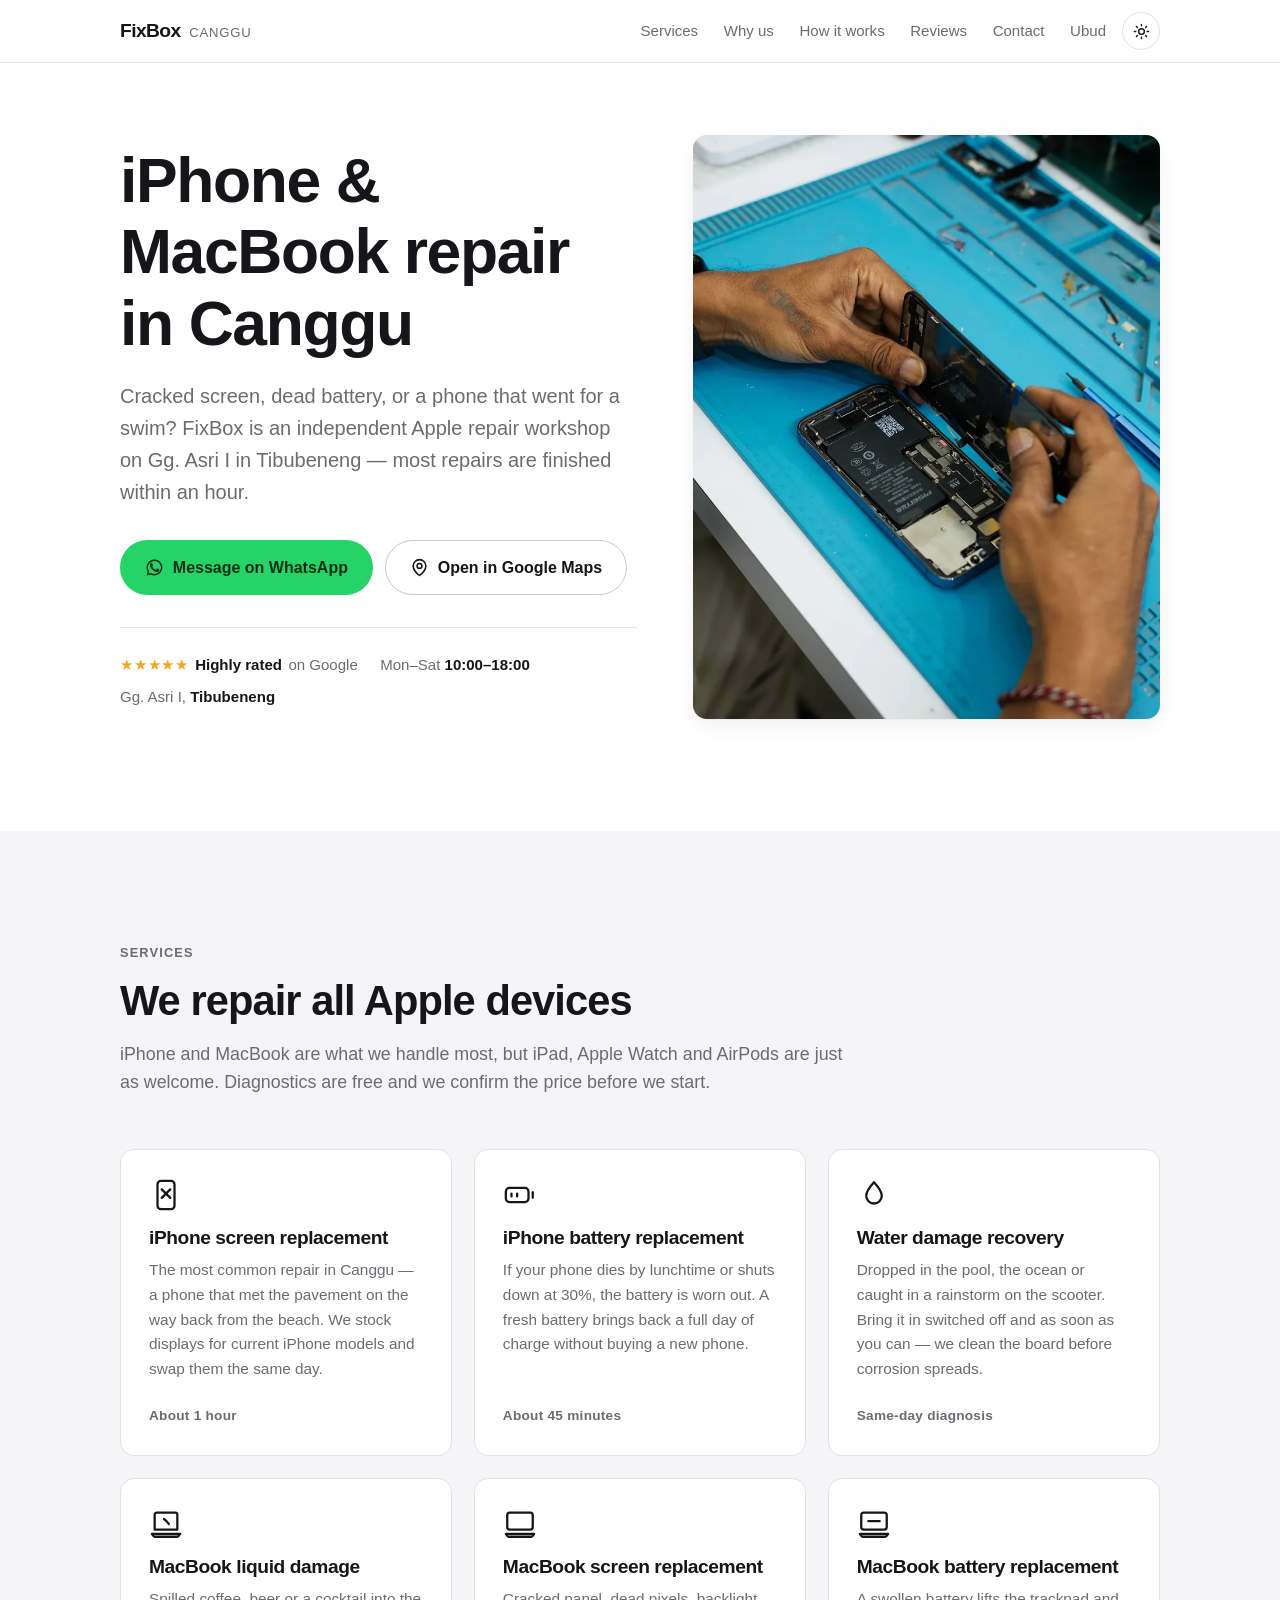
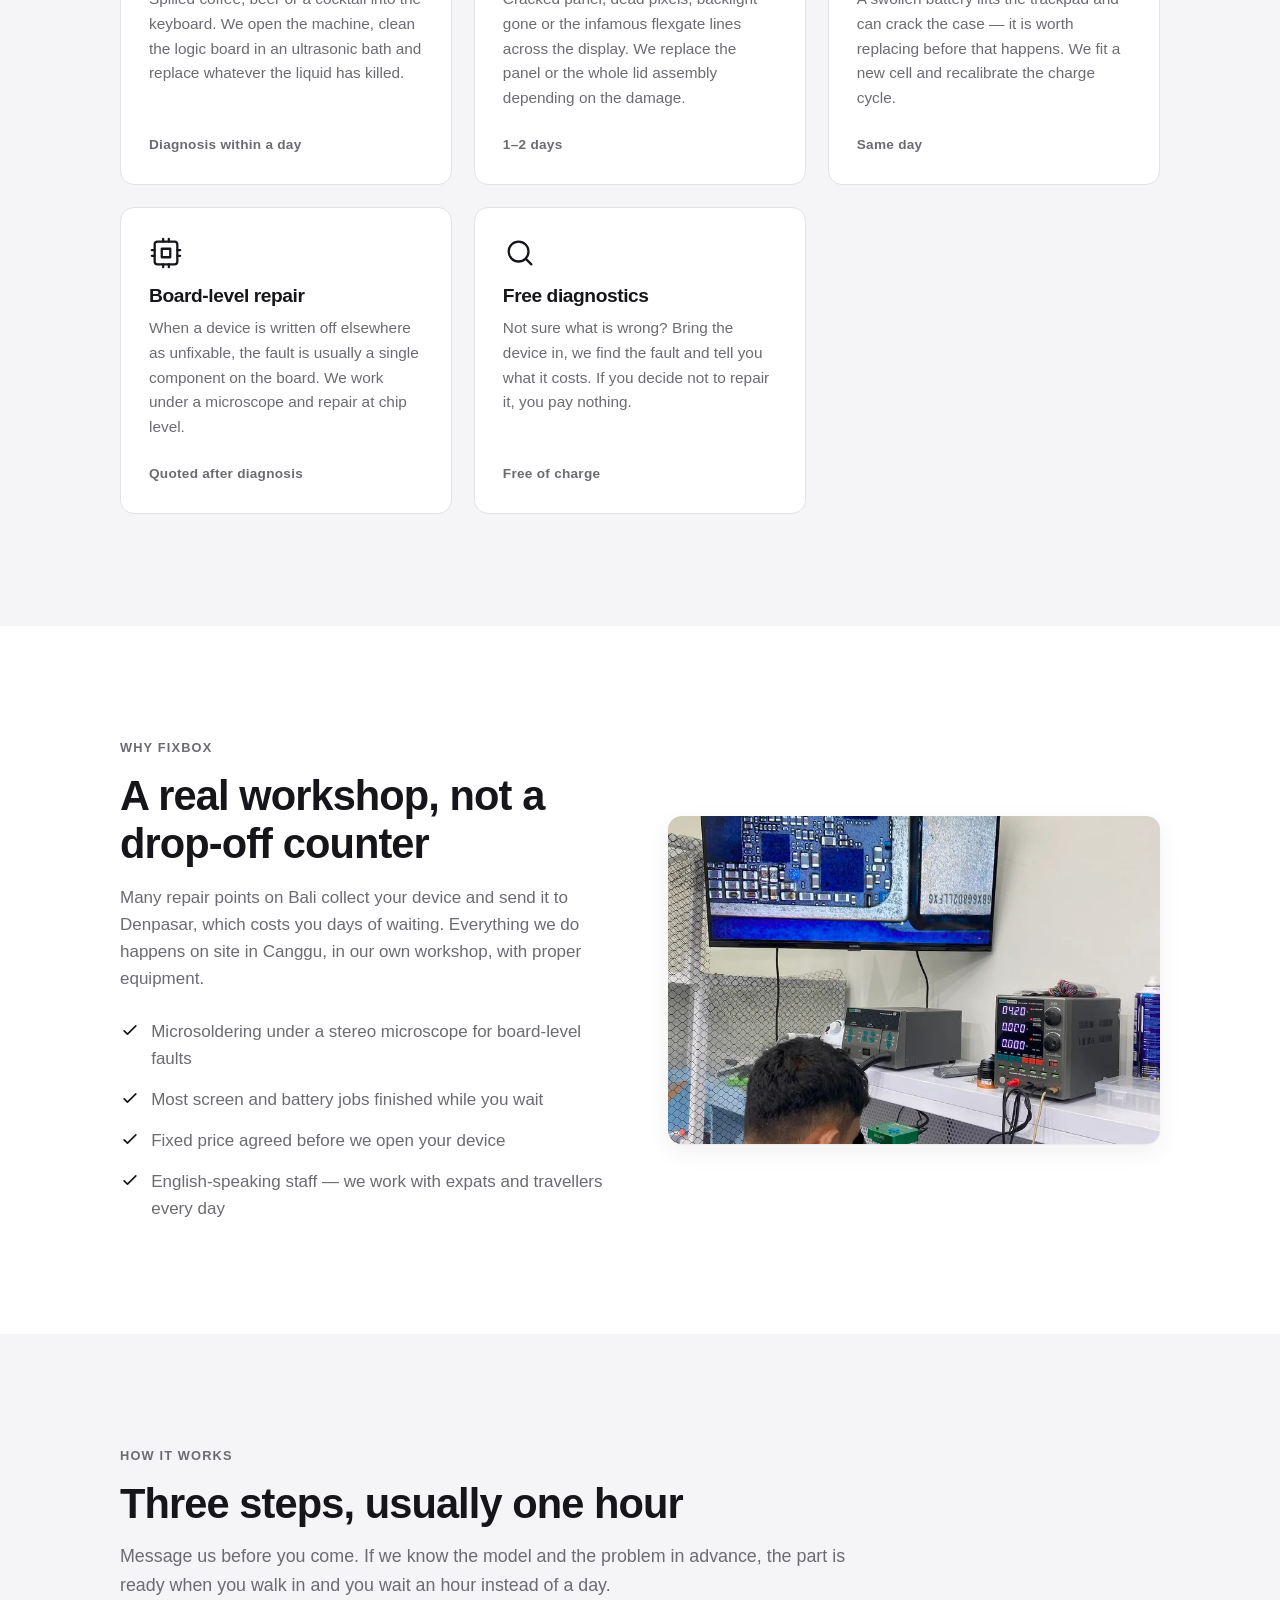
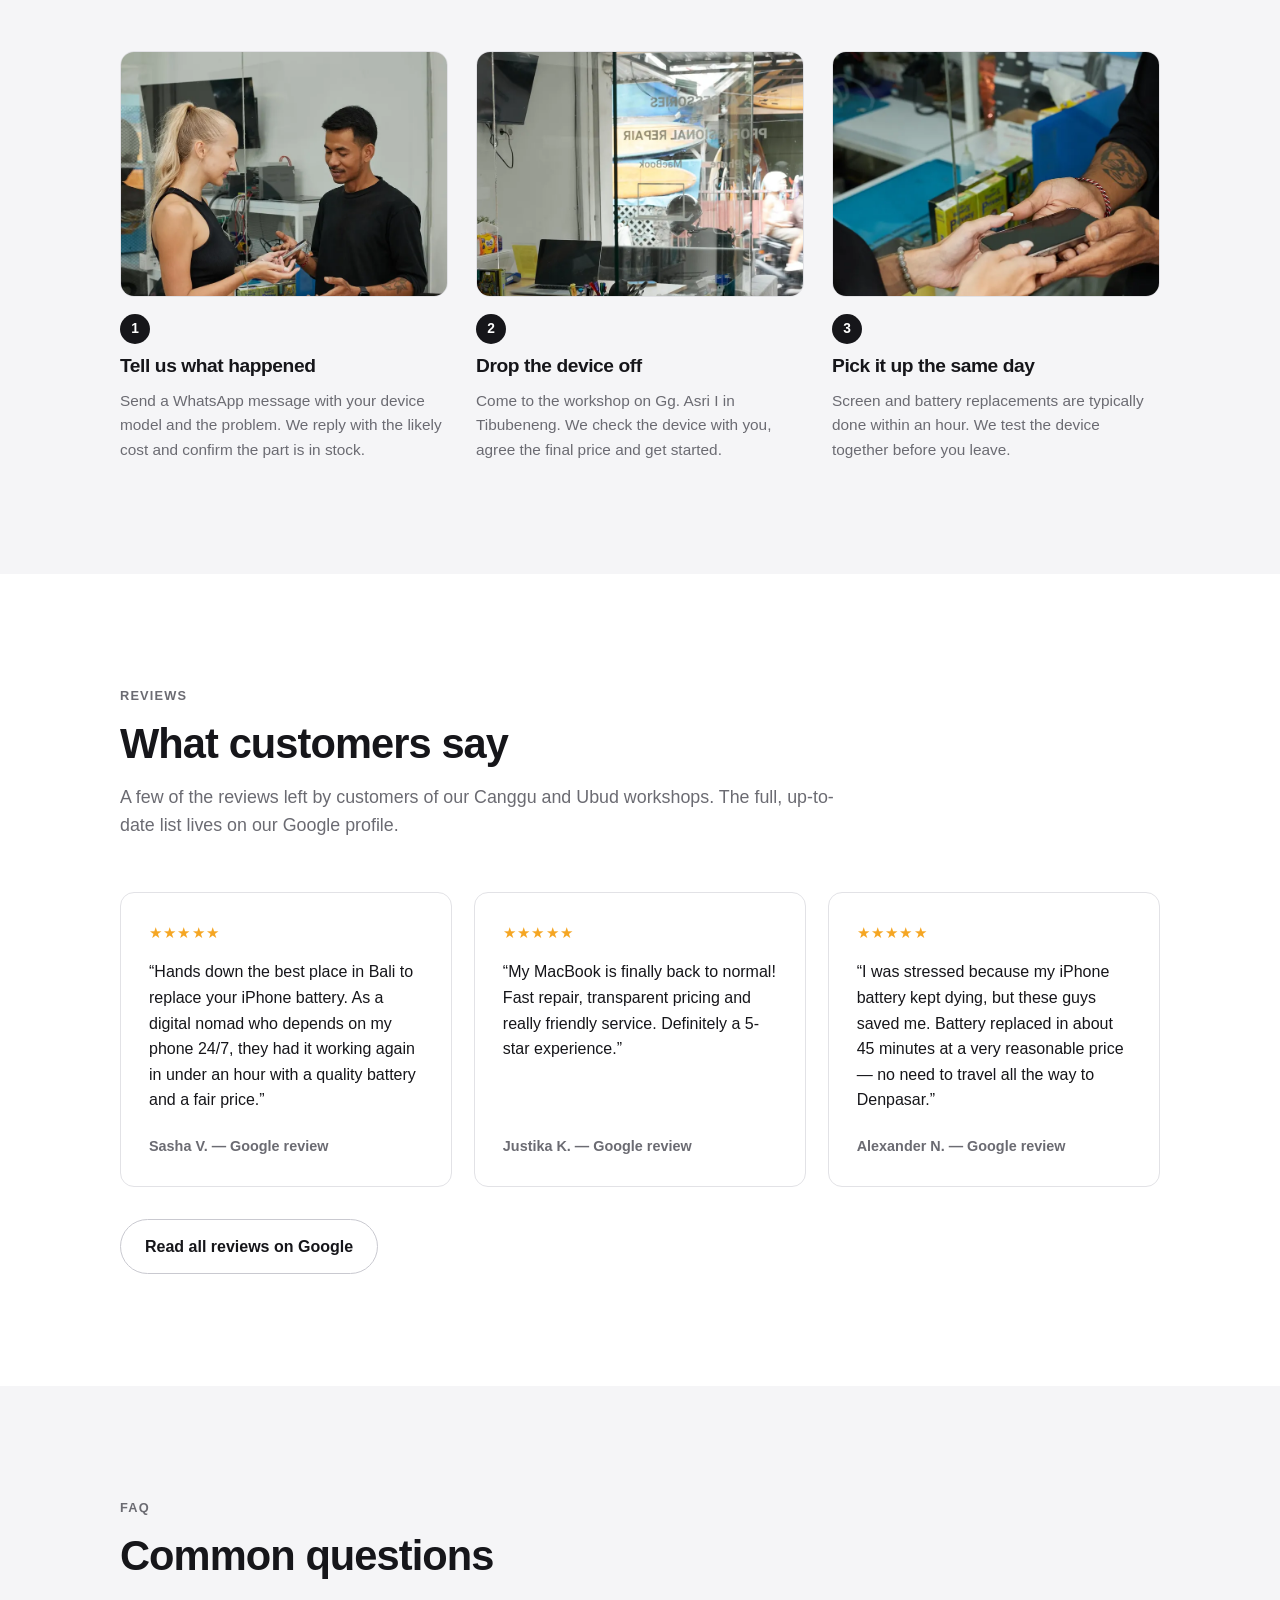
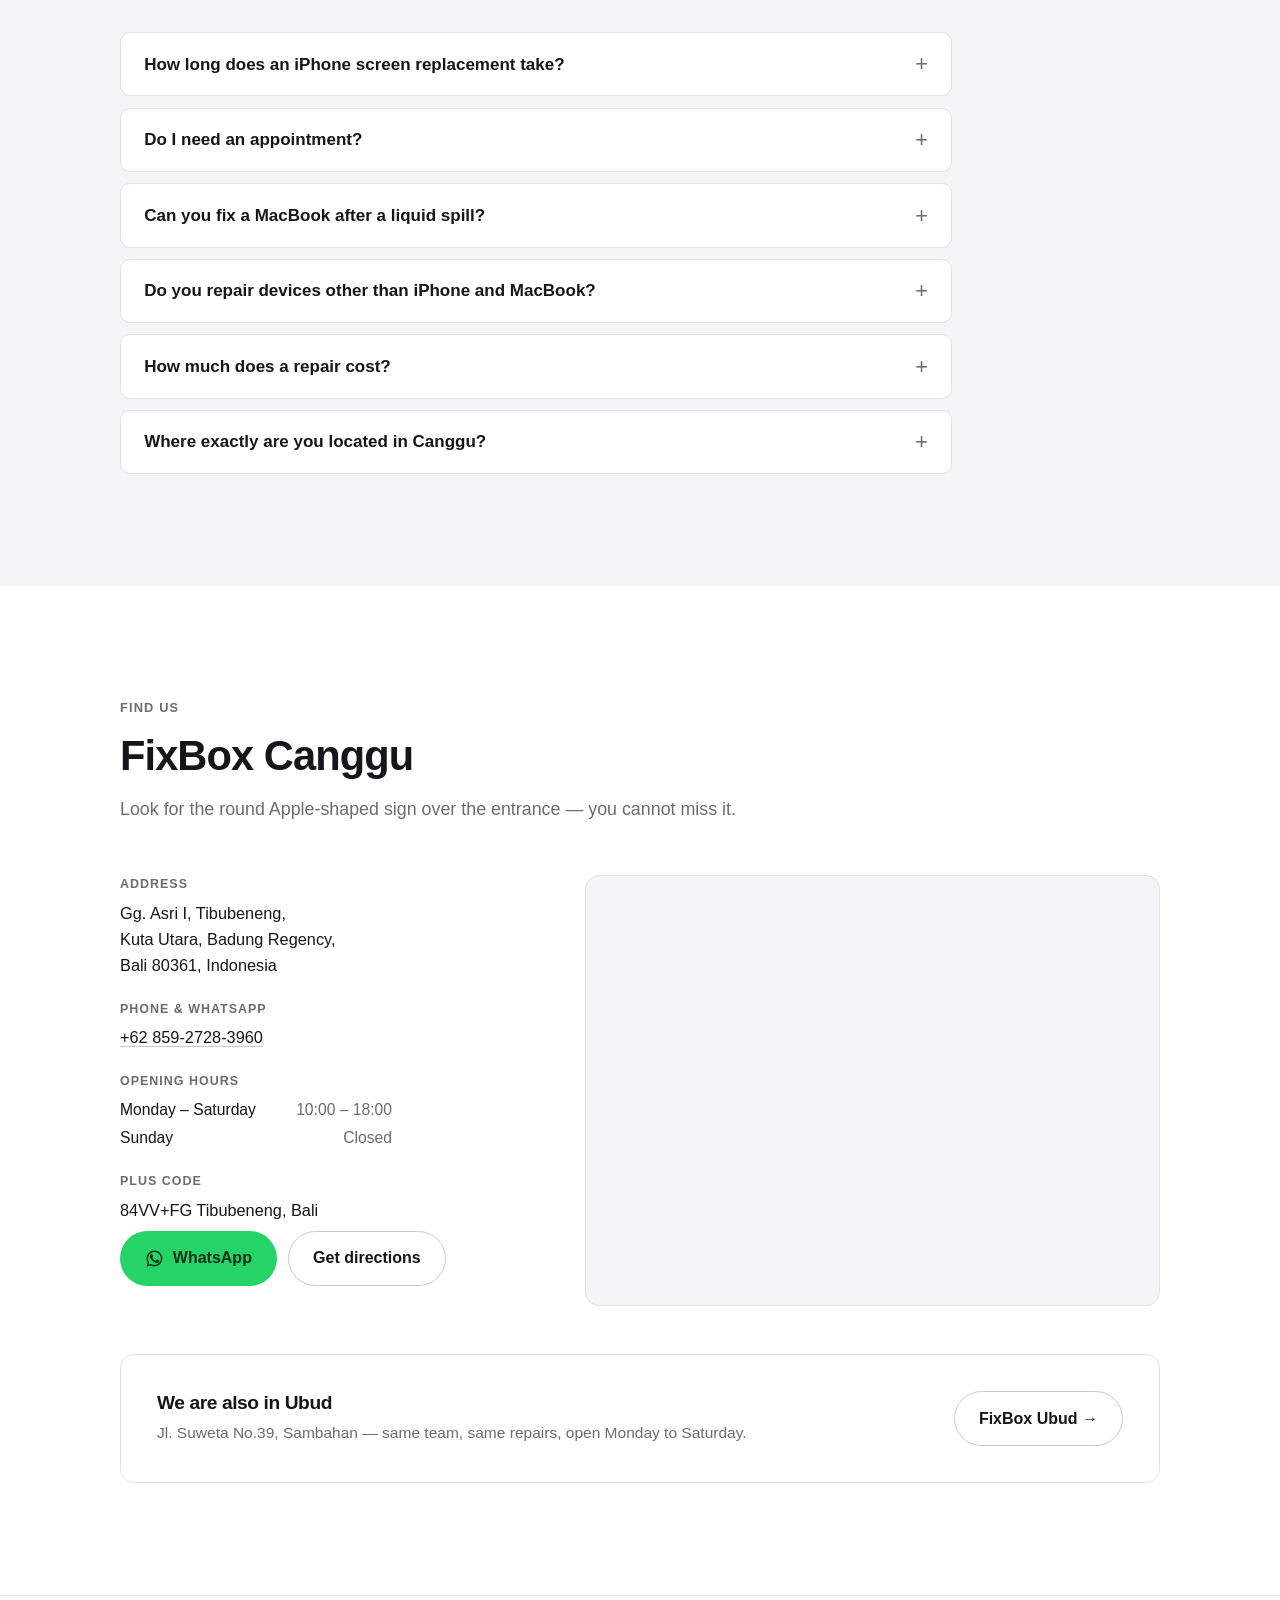
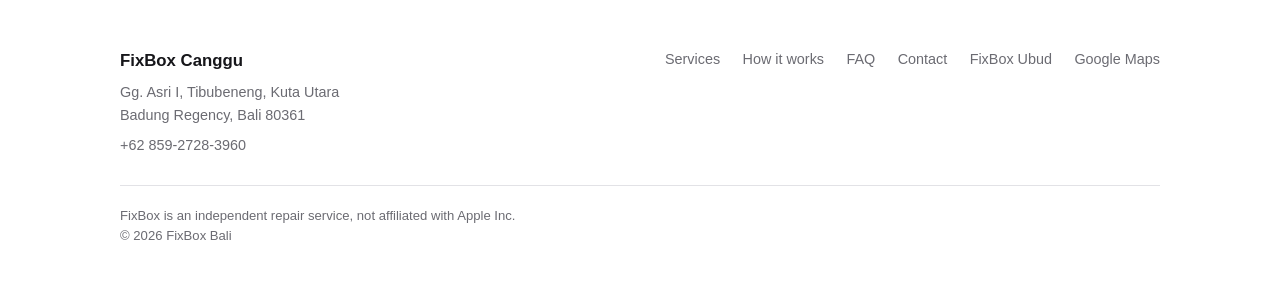
==== index.html @ b2d748aa "Услуги в две колонки на мобиле Восемь карточек в один столбец превращали раздел в простыню прокрутки" ====
<!doctype html>
<html lang="en" prefix="og: https://ogp.me/ns#">
  <head>
    <meta charset="utf-8" />
    <meta name="viewport" content="width=device-width, initial-scale=1" />
    <title>FixBox Canggu — iPhone &amp; MacBook Repair in Canggu, Bali</title>
    <meta
      name="description"
      content="Apple repair shop in Canggu, Bali. iPhone screen and battery replacement, MacBook liquid damage and screen repair, water damage recovery. Most repairs done within 1 hour. Open Mon–Sat 10:00–18:00."
    />
    <link rel="canonical" href="https://fixbox.pages.dev/" />
    <meta name="robots" content="index, follow" />
    <meta name="geo.region" content="ID-BA" />
    <meta name="geo.placename" content="Canggu, Bali" />
    <meta name="geo.position" content="-8.6563362;115.1437781" />
    <meta name="ICBM" content="-8.6563362, 115.1437781" />

    <meta property="og:type" content="business.business" />
    <meta property="og:site_name" content="FixBox Bali" />
    <meta property="og:title" content="FixBox Canggu — iPhone &amp; MacBook Repair in Canggu, Bali" />
    <meta
      property="og:description"
      content="Apple repair shop in Canggu. Screen and battery replacement, water damage recovery, board-level repair. Most repairs done within 1 hour."
    />
    <meta property="og:url" content="https://fixbox.pages.dev/" />
    <meta property="og:image" content="https://fixbox.pages.dev/assets/canggu/sign-1263.webp" />
    <meta property="og:locale" content="en_US" />
    <meta name="twitter:card" content="summary_large_image" />

    <link rel="icon" href="assets/favicon.svg" type="image/svg+xml" />
    <link rel="apple-touch-icon" href="assets/apple-touch-icon.png" />
    <link rel="preload" as="image" href="assets/canggu/repair-iphone-800.webp" />
    <link rel="stylesheet" href="styles.css" />

    <script>
      // Тема применяется до первой отрисовки, иначе моргает белым.
      (function () {
        try {
          var t = localStorage.getItem('fixbox-theme');
          if (t === 'light' || t === 'dark') document.documentElement.dataset.theme = t;
        } catch (e) {}
      })();
    </script>

    <script type="application/ld+json">
      {
        "@context": "https://schema.org",
        "@type": "LocalBusiness",
        "@id": "https://fixbox.pages.dev/#canggu",
        "name": "FixBox - iPhone and MacBook repair Canggu",
        "alternateName": "FixBox Canggu",
        "description": "Independent Apple repair service in Canggu, Bali. iPhone screen and battery replacement, MacBook liquid damage and screen repair, water damage recovery and board-level microsoldering.",
        "url": "https://fixbox.pages.dev/",
        "telephone": "+62 859-2728-3960",
        "image": "https://fixbox.pages.dev/assets/canggu/sign-1263.webp",
        "priceRange": "$$",
        "currenciesAccepted": "IDR",
        "address": {
          "@type": "PostalAddress",
          "streetAddress": "Gg. Asri I, Tibubeneng",
          "addressLocality": "Kuta Utara",
          "addressRegion": "Bali",
          "postalCode": "80361",
          "addressCountry": "ID"
        },
        "geo": {
          "@type": "GeoCoordinates",
          "latitude": -8.6563362,
          "longitude": 115.1437781
        },
        "hasMap": "https://maps.app.goo.gl/VtjTUEbVoLCrfRZx6",
        "openingHoursSpecification": [
          {
            "@type": "OpeningHoursSpecification",
            "dayOfWeek": ["Monday", "Tuesday", "Wednesday", "Thursday", "Friday", "Saturday"],
            "opens": "10:00",
            "closes": "18:00"
          }
        ],
        "areaServed": [
          { "@type": "Place", "name": "Canggu" },
          { "@type": "Place", "name": "Berawa" },
          { "@type": "Place", "name": "Pererenan" },
          { "@type": "Place", "name": "Seminyak" },
          { "@type": "Place", "name": "Kerobokan" }
        ],
        "makesOffer": [
          {
            "@type": "Offer",
            "itemOffered": { "@type": "Service", "name": "iPhone screen replacement" }
          },
          {
            "@type": "Offer",
            "itemOffered": { "@type": "Service", "name": "iPhone battery replacement" }
          },
          {
            "@type": "Offer",
            "itemOffered": { "@type": "Service", "name": "Water damage recovery" }
          },
          {
            "@type": "Offer",
            "itemOffered": { "@type": "Service", "name": "MacBook liquid damage repair" }
          },
          {
            "@type": "Offer",
            "itemOffered": { "@type": "Service", "name": "MacBook screen replacement" }
          },
          {
            "@type": "Offer",
            "itemOffered": { "@type": "Service", "name": "MacBook battery replacement" }
          },
          {
            "@type": "Offer",
            "itemOffered": { "@type": "Service", "name": "Board-level microsoldering" }
          },
          {
            "@type": "Offer",
            "itemOffered": { "@type": "Service", "name": "Free diagnostics" }
          }
        ],
        "sameAs": ["https://maps.app.goo.gl/VtjTUEbVoLCrfRZx6"]
      }
    </script>

    <script type="application/ld+json">
      {
        "@context": "https://schema.org",
        "@type": "FAQPage",
        "mainEntity": [
          {
            "@type": "Question",
            "name": "How long does an iPhone screen replacement take?",
            "acceptedAnswer": {
              "@type": "Answer",
              "text": "Around one hour for most models if you message us in advance so we can prepare the part. Battery replacement usually takes about 45 minutes."
            }
          },
          {
            "@type": "Question",
            "name": "Do I need an appointment?",
            "acceptedAnswer": {
              "@type": "Answer",
              "text": "No, you can walk in during opening hours. But messaging us on WhatsApp first is faster — we check that the part for your model is in stock and can have it ready when you arrive."
            }
          },
          {
            "@type": "Question",
            "name": "Can you fix a MacBook after a liquid spill?",
            "acceptedAnswer": {
              "@type": "Answer",
              "text": "Yes. Coffee, beer and water spills are one of the most common jobs we do. Bring it in as soon as possible and do not try to turn it on — the sooner we clean the board, the higher the chance of a full recovery."
            }
          },
          {
            "@type": "Question",
            "name": "Do you repair devices other than iPhone and MacBook?",
            "acceptedAnswer": {
              "@type": "Answer",
              "text": "Yes, we repair all Apple devices — iPad, Apple Watch, AirPods and iMac, in addition to iPhone and MacBook."
            }
          },
          {
            "@type": "Question",
            "name": "How much does a repair cost?",
            "acceptedAnswer": {
              "@type": "Answer",
              "text": "It depends on the device model and the parts needed. Diagnostics are free and we always confirm the exact price with you before starting any work."
            }
          },
          {
            "@type": "Question",
            "name": "Where exactly are you located in Canggu?",
            "acceptedAnswer": {
              "@type": "Answer",
              "text": "Gg. Asri I, Tibubeneng, Kuta Utara, Badung Regency, Bali 80361. Look for the round Apple-shaped SERVICE by FixBox sign on the street."
            }
          }
        ]
      }
    </script>
  </head>

  <body>
    <header class="header">
      <div class="wrap header__inner">
        <a class="brand" href="/">
          FixBox
          <span class="brand__city">Canggu</span>
        </a>
        <nav class="nav" aria-label="Main">
          <a href="#services">Services</a>
          <a href="#why">Why us</a>
          <a href="#how">How it works</a>
          <a href="#reviews">Reviews</a>
          <a href="#contact">Contact</a>
          <a href="/ubud">Ubud</a>
        </nav>
        <button class="theme-toggle" type="button" id="themeToggle" aria-label="Switch colour theme">
          <svg class="icon-sun" viewBox="0 0 24 24" fill="none" stroke="currentColor" stroke-width="2" stroke-linecap="round" aria-hidden="true">
            <circle cx="12" cy="12" r="4" />
            <path d="M12 2v2M12 20v2M4.9 4.9l1.4 1.4M17.7 17.7l1.4 1.4M2 12h2M20 12h2M4.9 19.1l1.4-1.4M17.7 6.3l1.4-1.4" />
          </svg>
          <svg class="icon-moon" viewBox="0 0 24 24" fill="none" stroke="currentColor" stroke-width="2" stroke-linecap="round" stroke-linejoin="round" aria-hidden="true">
            <path d="M21 12.8A9 9 0 1 1 11.2 3a7 7 0 0 0 9.8 9.8Z" />
          </svg>
        </button>
      </div>
    </header>

    <main>
      <!-- ---------- Hero ---------- -->
      <section class="hero">
        <div class="wrap hero__grid">
          <div>
            <h1 class="hero__title">iPhone &amp; MacBook repair in Canggu</h1>
            <p class="hero__lead">
              Cracked screen, dead battery, or a phone that went for a swim? FixBox is an
              independent Apple repair workshop on Gg. Asri I in Tibubeneng — most repairs are
              finished within an hour.
            </p>
            <div class="hero__actions">
              <a class="btn btn--wa" href="https://wa.me/6285927283960" target="_blank" rel="noopener">
                <svg viewBox="0 0 24 24" fill="currentColor" aria-hidden="true">
                  <path d="M17.5 14.4c-.3-.2-1.8-.9-2-1-.3-.1-.5-.2-.7.1-.2.3-.7 1-.9 1.2-.2.2-.3.2-.6.1-.3-.2-1.3-.5-2.4-1.5-.9-.8-1.5-1.8-1.7-2.1-.2-.3 0-.5.1-.6l.5-.5c.1-.2.2-.3.3-.5 0-.2 0-.4 0-.5 0-.2-.7-1.6-.9-2.2-.2-.6-.5-.5-.7-.5h-.6c-.2 0-.5.1-.8.4-.3.3-1 1-1 2.5s1.1 2.9 1.2 3.1c.1.2 2.1 3.2 5 4.5.7.3 1.2.5 1.7.6.7.2 1.3.2 1.8.1.6-.1 1.8-.7 2-1.4.3-.7.3-1.3.2-1.4-.1-.2-.3-.2-.6-.4Z" />
                  <path d="M12 2a10 10 0 0 0-8.6 15.1L2 22l5-1.3A10 10 0 1 0 12 2Zm0 18.2c-1.5 0-3-.4-4.3-1.2l-.3-.2-3 .8.8-2.9-.2-.3A8.2 8.2 0 1 1 12 20.2Z" />
                </svg>
                Message on WhatsApp
              </a>
              <a class="btn btn--ghost" href="https://maps.app.goo.gl/VtjTUEbVoLCrfRZx6" target="_blank" rel="noopener">
                <svg viewBox="0 0 24 24" fill="none" stroke="currentColor" stroke-width="2" stroke-linecap="round" stroke-linejoin="round" aria-hidden="true">
                  <path d="M20 10c0 6-8 12-8 12s-8-6-8-12a8 8 0 0 1 16 0Z" />
                  <circle cx="12" cy="10" r="3" />
                </svg>
                Open in Google Maps
              </a>
            </div>
            <div class="hero__meta">
              <span class="rating">
                <span class="rating__stars" aria-hidden="true">★★★★★</span>
                <strong>Highly rated</strong> on Google
              </span>
              <span>Mon–Sat <strong>10:00–18:00</strong></span>
              <span>Gg. Asri I, <strong>Tibubeneng</strong></span>
            </div>
          </div>
          <div class="hero__media">
            <img
              src="assets/canggu/repair-iphone-800.webp"
              srcset="assets/canggu/repair-iphone-800.webp 800w, assets/canggu/repair-iphone-1263.webp 1263w"
              sizes="(min-width: 1120px) 510px, (min-width: 900px) 46vw, 92vw"
              width="1263"
              height="1894"
              alt="FixBox technician replacing an iPhone screen at the workbench in Canggu"
              fetchpriority="high"
            />
          </div>
        </div>
      </section>

      <!-- ---------- Услуги ---------- -->
      <section class="section section--soft" id="services">
        <div class="wrap">
          <div class="section__head">
            <span class="eyebrow">Services</span>
            <h2>We repair all Apple devices</h2>
            <p>
              iPhone and MacBook are what we handle most, but iPad, Apple Watch and AirPods are just
              as welcome. Diagnostics are free and we confirm the price before we start.
            </p>
          </div>

          <div class="grid grid--services">
            <article class="card">
              <svg class="card__icon" viewBox="0 0 24 24" fill="none" stroke="currentColor" stroke-width="1.6" stroke-linecap="round" stroke-linejoin="round" aria-hidden="true">
                <rect x="6" y="2" width="12" height="20" rx="2.5" />
                <path d="m9 8 6 6M15 8l-6 6" />
              </svg>
              <h3>iPhone screen replacement</h3>
              <p class="card__desc">
                The most common repair in Canggu — a phone that met the pavement on the way back from
                the beach. We stock displays for current iPhone models and swap them the same day.
              </p>
              <p class="card__time">About 1 hour</p>
            </article>

            <article class="card">
              <svg class="card__icon" viewBox="0 0 24 24" fill="none" stroke="currentColor" stroke-width="1.6" stroke-linecap="round" stroke-linejoin="round" aria-hidden="true">
                <rect x="2" y="7" width="16" height="10" rx="2.5" />
                <path d="M21 10v4" />
                <path d="M6 11v2M10 11v2" />
              </svg>
              <h3>iPhone battery replacement</h3>
              <p class="card__desc">
                If your phone dies by lunchtime or shuts down at 30%, the battery is worn out. A
                fresh battery brings back a full day of charge without buying a new phone.
              </p>
              <p class="card__time">About 45 minutes</p>
            </article>

            <article class="card">
              <svg class="card__icon" viewBox="0 0 24 24" fill="none" stroke="currentColor" stroke-width="1.6" stroke-linecap="round" stroke-linejoin="round" aria-hidden="true">
                <path d="M12 3s5.5 6 5.5 9.5a5.5 5.5 0 0 1-11 0C6.5 9 12 3 12 3Z" />
              </svg>
              <h3>Water damage recovery</h3>
              <p class="card__desc">
                Dropped in the pool, the ocean or caught in a rainstorm on the scooter. Bring it in
                switched off and as soon as you can — we clean the board before corrosion spreads.
              </p>
              <p class="card__time">Same-day diagnosis</p>
            </article>

            <article class="card">
              <svg class="card__icon" viewBox="0 0 24 24" fill="none" stroke="currentColor" stroke-width="1.6" stroke-linecap="round" stroke-linejoin="round" aria-hidden="true">
                <path d="M4 5.5A1.5 1.5 0 0 1 5.5 4h13A1.5 1.5 0 0 1 20 5.5V16H4V5.5Z" />
                <path d="M2 19h20l-1.2 1.6a1 1 0 0 1-.8.4H4a1 1 0 0 1-.8-.4L2 19Z" />
                <path d="M10.5 8.5c1.5 1 2.5 2 3.5 3.5" />
              </svg>
              <h3>MacBook liquid damage</h3>
              <p class="card__desc">
                Spilled coffee, beer or a cocktail into the keyboard. We open the machine, clean the
                logic board in an ultrasonic bath and replace whatever the liquid has killed.
              </p>
              <p class="card__time">Diagnosis within a day</p>
            </article>

            <article class="card">
              <svg class="card__icon" viewBox="0 0 24 24" fill="none" stroke="currentColor" stroke-width="1.6" stroke-linecap="round" stroke-linejoin="round" aria-hidden="true">
                <rect x="3" y="4" width="18" height="12" rx="1.8" />
                <path d="M2 19h20l-1.2 1.6a1 1 0 0 1-.8.4H4a1 1 0 0 1-.8-.4L2 19Z" />
              </svg>
              <h3>MacBook screen replacement</h3>
              <p class="card__desc">
                Cracked panel, dead pixels, backlight gone or the infamous flexgate lines across the
                display. We replace the panel or the whole lid assembly depending on the damage.
              </p>
              <p class="card__time">1–2 days</p>
            </article>

            <article class="card">
              <svg class="card__icon" viewBox="0 0 24 24" fill="none" stroke="currentColor" stroke-width="1.6" stroke-linecap="round" stroke-linejoin="round" aria-hidden="true">
                <rect x="3" y="4" width="18" height="12" rx="1.8" />
                <path d="M2 19h20l-1.2 1.6a1 1 0 0 1-.8.4H4a1 1 0 0 1-.8-.4L2 19Z" />
                <path d="M8 10h8" />
              </svg>
              <h3>MacBook battery replacement</h3>
              <p class="card__desc">
                A swollen battery lifts the trackpad and can crack the case — it is worth replacing
                before that happens. We fit a new cell and recalibrate the charge cycle.
              </p>
              <p class="card__time">Same day</p>
            </article>

            <article class="card">
              <svg class="card__icon" viewBox="0 0 24 24" fill="none" stroke="currentColor" stroke-width="1.6" stroke-linecap="round" stroke-linejoin="round" aria-hidden="true">
                <rect x="4" y="4" width="16" height="16" rx="2" />
                <path d="M9 9h6v6H9zM4 10h-2M4 14h-2M22 10h-2M22 14h-2M10 4V2M14 4V2M10 22v-2M14 22v-2" />
              </svg>
              <h3>Board-level repair</h3>
              <p class="card__desc">
                When a device is written off elsewhere as unfixable, the fault is usually a single
                component on the board. We work under a microscope and repair at chip level.
              </p>
              <p class="card__time">Quoted after diagnosis</p>
            </article>

            <article class="card">
              <svg class="card__icon" viewBox="0 0 24 24" fill="none" stroke="currentColor" stroke-width="1.6" stroke-linecap="round" stroke-linejoin="round" aria-hidden="true">
                <circle cx="11" cy="11" r="7" />
                <path d="m20 20-3.5-3.5" />
              </svg>
              <h3>Free diagnostics</h3>
              <p class="card__desc">
                Not sure what is wrong? Bring the device in, we find the fault and tell you what it
                costs. If you decide not to repair it, you pay nothing.
              </p>
              <p class="card__time">Free of charge</p>
            </article>
          </div>
        </div>
      </section>

      <!-- ---------- Почему мы ---------- -->
      <section class="section" id="why">
        <div class="wrap feature">
          <div>
            <span class="eyebrow">Why FixBox</span>
            <h2>A real workshop, not a drop-off counter</h2>
            <p style="margin-top: 1rem; color: var(--fg-muted)">
              Many repair points on Bali collect your device and send it to Denpasar, which costs you
              days of waiting. Everything we do happens on site in Canggu, in our own workshop, with
              proper equipment.
            </p>
            <ul class="feature__list">
              <li>
                <svg viewBox="0 0 24 24" fill="none" stroke="currentColor" stroke-width="2" stroke-linecap="round" stroke-linejoin="round" aria-hidden="true"><path d="m5 13 4 4L19 7" /></svg>
                <span>Microsoldering under a stereo microscope for board-level faults</span>
              </li>
              <li>
                <svg viewBox="0 0 24 24" fill="none" stroke="currentColor" stroke-width="2" stroke-linecap="round" stroke-linejoin="round" aria-hidden="true"><path d="m5 13 4 4L19 7" /></svg>
                <span>Most screen and battery jobs finished while you wait</span>
              </li>
              <li>
                <svg viewBox="0 0 24 24" fill="none" stroke="currentColor" stroke-width="2" stroke-linecap="round" stroke-linejoin="round" aria-hidden="true"><path d="m5 13 4 4L19 7" /></svg>
                <span>Fixed price agreed before we open your device</span>
              </li>
              <li>
                <svg viewBox="0 0 24 24" fill="none" stroke="currentColor" stroke-width="2" stroke-linecap="round" stroke-linejoin="round" aria-hidden="true"><path d="m5 13 4 4L19 7" /></svg>
                <span>English-speaking staff — we work with expats and travellers every day</span>
              </li>
            </ul>
          </div>
          <div class="feature__media">
            <img
              src="assets/canggu/microscope-800.webp"
              srcset="assets/canggu/microscope-800.webp 800w, assets/canggu/microscope-1263.webp 1263w"
              sizes="(min-width: 1120px) 510px, (min-width: 900px) 46vw, 92vw"
              width="1263"
              height="1684"
              alt="FixBox engineer inspecting an iPhone logic board under a microscope in the Canggu workshop"
              loading="lazy"
            />
          </div>
        </div>
      </section>

      <!-- ---------- Как это работает ---------- -->
      <section class="section section--soft" id="how">
        <div class="wrap">
          <div class="section__head">
            <span class="eyebrow">How it works</span>
            <h2>Three steps, usually one hour</h2>
            <p>
              Message us before you come. If we know the model and the problem in advance, the part
              is ready when you walk in and you wait an hour instead of a day.
            </p>
          </div>

          <div class="steps">
            <article class="step">
              <div class="step__media">
                <img
                  src="assets/canggu/consultation-800.webp"
                  srcset="assets/canggu/consultation-800.webp 800w, assets/canggu/consultation-1263.webp 1263w"
                  sizes="(min-width: 1120px) 350px, (min-width: 860px) 30vw, 92vw"
                  width="1263"
                  height="1894"
                  alt="FixBox technician discussing an iPhone repair with a customer in Canggu"
                  loading="lazy"
                />
              </div>
              <span class="step__num">1</span>
              <h3>Tell us what happened</h3>
              <p>
                Send a WhatsApp message with your device model and the problem. We reply with the
                likely cost and confirm the part is in stock.
              </p>
            </article>

            <article class="step">
              <div class="step__media">
                <img
                  src="assets/canggu/workbench-800.webp"
                  srcset="assets/canggu/workbench-800.webp 800w, assets/canggu/workbench-1263.webp 1263w"
                  sizes="(min-width: 1120px) 350px, (min-width: 860px) 30vw, 92vw"
                  width="1263"
                  height="1894"
                  alt="Repair workbench with tools visible from the street at FixBox Canggu"
                  loading="lazy"
                />
              </div>
              <span class="step__num">2</span>
              <h3>Drop the device off</h3>
              <p>
                Come to the workshop on Gg. Asri I in Tibubeneng. We check the device with you,
                agree the final price and get started.
              </p>
            </article>

            <article class="step">
              <div class="step__media">
                <img
                  src="assets/canggu/handover-800.webp"
                  srcset="assets/canggu/handover-800.webp 800w, assets/canggu/handover-1263.webp 1263w"
                  sizes="(min-width: 1120px) 350px, (min-width: 860px) 30vw, 92vw"
                  width="1263"
                  height="1894"
                  alt="FixBox handing a repaired iPhone back to a customer"
                  loading="lazy"
                />
              </div>
              <span class="step__num">3</span>
              <h3>Pick it up the same day</h3>
              <p>
                Screen and battery replacements are typically done within an hour. We test the device
                together before you leave.
              </p>
            </article>
          </div>
        </div>
      </section>

      <!-- ---------- Отзывы ---------- -->
      <section class="section" id="reviews">
        <div class="wrap">
          <div class="section__head">
            <span class="eyebrow">Reviews</span>
            <h2>What customers say</h2>
            <p>
              A few of the reviews left by customers of our Canggu and Ubud workshops. The full,
              up-to-date list lives on our Google profile.
            </p>
          </div>

          <div class="grid">
            <article class="review">
              <span class="review__stars" aria-label="5 out of 5 stars">★★★★★</span>
              <blockquote>
                “Hands down the best place in Bali to replace your iPhone battery. As a digital nomad
                who depends on my phone 24/7, they had it working again in under an hour with a
                quality battery and a fair price.”
              </blockquote>
              <p class="review__author">Sasha V. — Google review</p>
            </article>

            <article class="review">
              <span class="review__stars" aria-label="5 out of 5 stars">★★★★★</span>
              <blockquote>
                “My MacBook is finally back to normal! Fast repair, transparent pricing and really
                friendly service. Definitely a 5-star experience.”
              </blockquote>
              <p class="review__author">Justika K. — Google review</p>
            </article>

            <article class="review">
              <span class="review__stars" aria-label="5 out of 5 stars">★★★★★</span>
              <blockquote>
                “I was stressed because my iPhone battery kept dying, but these guys saved me. Battery
                replaced in about 45 minutes at a very reasonable price — no need to travel all the
                way to Denpasar.”
              </blockquote>
              <p class="review__author">Alexander N. — Google review</p>
            </article>
          </div>

          <div style="margin-top: 2rem">
            <a class="btn btn--ghost" href="https://maps.app.goo.gl/VtjTUEbVoLCrfRZx6" target="_blank" rel="noopener">
              Read all reviews on Google
            </a>
          </div>
        </div>
      </section>

      <!-- ---------- FAQ ---------- -->
      <section class="section section--soft" id="faq">
        <div class="wrap">
          <div class="section__head">
            <span class="eyebrow">FAQ</span>
            <h2>Common questions</h2>
          </div>

          <div class="faq">
            <details>
              <summary>How long does an iPhone screen replacement take?</summary>
              <div>
                Around one hour for most models, provided you message us in advance so we can prepare
                the part. A battery replacement usually takes about 45 minutes.
              </div>
            </details>
            <details>
              <summary>Do I need an appointment?</summary>
              <div>
                No, you can walk in during opening hours. Messaging us on WhatsApp first is faster
                though — we check that the part for your model is in stock and have it ready when you
                arrive.
              </div>
            </details>
            <details>
              <summary>Can you fix a MacBook after a liquid spill?</summary>
              <div>
                Yes. Coffee, beer and water spills are among the most common jobs we do. Bring it in
                as soon as possible and do not try to switch it on — the sooner we clean the board,
                the higher the chance of a full recovery.
              </div>
            </details>
            <details>
              <summary>Do you repair devices other than iPhone and MacBook?</summary>
              <div>
                Yes, we repair all Apple devices — iPad, Apple Watch, AirPods and iMac, in addition to
                iPhone and MacBook.
              </div>
            </details>
            <details>
              <summary>How much does a repair cost?</summary>
              <div>
                It depends on the device model and the parts needed. Diagnostics are free and we
                always confirm the exact price with you before starting any work.
              </div>
            </details>
            <details>
              <summary>Where exactly are you located in Canggu?</summary>
              <div>
                Gg. Asri I, Tibubeneng, Kuta Utara, Badung Regency, Bali 80361. Look for the round
                Apple-shaped “SERVICE by FixBox” sign hanging over the street.
              </div>
            </details>
          </div>
        </div>
      </section>

      <!-- ---------- Контакты и карта ---------- -->
      <section class="section" id="contact">
        <div class="wrap">
          <div class="section__head">
            <span class="eyebrow">Find us</span>
            <h2>FixBox Canggu</h2>
            <p>Look for the round Apple-shaped sign over the entrance — you cannot miss it.</p>
          </div>

          <div class="contact">
            <div>
              <dl class="contact__list">
                <div>
                  <dt>Address</dt>
                  <dd>Gg. Asri I, Tibubeneng,<br />Kuta Utara, Badung Regency,<br />Bali 80361, Indonesia</dd>
                </div>
                <div>
                  <dt>Phone &amp; WhatsApp</dt>
                  <dd><a href="tel:+6285927283960">+62 859-2728-3960</a></dd>
                </div>
                <div>
                  <dt>Opening hours</dt>
                  <dd>
                    <div class="hours">
                      <div><span>Monday – Saturday</span><span>10:00 – 18:00</span></div>
                      <div><span>Sunday</span><span>Closed</span></div>
                    </div>
                  </dd>
                </div>
                <div>
                  <dt>Plus Code</dt>
                  <dd>84VV+FG Tibubeneng, Bali</dd>
                </div>
              </dl>

              <div class="contact__actions">
                <a class="btn btn--wa" href="https://wa.me/6285927283960" target="_blank" rel="noopener">
                  <svg viewBox="0 0 24 24" fill="currentColor" aria-hidden="true">
                    <path d="M17.5 14.4c-.3-.2-1.8-.9-2-1-.3-.1-.5-.2-.7.1-.2.3-.7 1-.9 1.2-.2.2-.3.2-.6.1-.3-.2-1.3-.5-2.4-1.5-.9-.8-1.5-1.8-1.7-2.1-.2-.3 0-.5.1-.6l.5-.5c.1-.2.2-.3.3-.5 0-.2 0-.4 0-.5 0-.2-.7-1.6-.9-2.2-.2-.6-.5-.5-.7-.5h-.6c-.2 0-.5.1-.8.4-.3.3-1 1-1 2.5s1.1 2.9 1.2 3.1c.1.2 2.1 3.2 5 4.5.7.3 1.2.5 1.7.6.7.2 1.3.2 1.8.1.6-.1 1.8-.7 2-1.4.3-.7.3-1.3.2-1.4-.1-.2-.3-.2-.6-.4Z" />
                    <path d="M12 2a10 10 0 0 0-8.6 15.1L2 22l5-1.3A10 10 0 1 0 12 2Zm0 18.2c-1.5 0-3-.4-4.3-1.2l-.3-.2-3 .8.8-2.9-.2-.3A8.2 8.2 0 1 1 12 20.2Z" />
                  </svg>
                  WhatsApp
                </a>
                <a class="btn btn--ghost" href="https://maps.app.goo.gl/VtjTUEbVoLCrfRZx6" target="_blank" rel="noopener">
                  Get directions
                </a>
              </div>
            </div>

            <div class="map">
              <iframe
                title="Map showing FixBox Canggu on Gg. Asri I, Tibubeneng"
                src="https://www.google.com/maps?q=-8.6563362,115.1437781&hl=en&z=17&output=embed"
                loading="lazy"
                referrerpolicy="no-referrer-when-downgrade"
                allowfullscreen
              ></iframe>
            </div>
          </div>

          <div class="other-location" style="margin-top: clamp(2rem, 5vw, 3rem)">
            <div class="other-location__text">
              <h3>We are also in Ubud</h3>
              <p>
                Jl. Suweta No.39, Sambahan — same team, same repairs, open Monday to Saturday.
              </p>
            </div>
            <a class="btn btn--ghost" href="/ubud">FixBox Ubud →</a>
          </div>
        </div>
      </section>
    </main>

    <footer class="footer">
      <div class="wrap">
        <div class="footer__grid">
          <div>
            <strong style="color: var(--fg); font-size: 1.05rem">FixBox Canggu</strong>
            <p style="margin-top: 0.4rem">
              Gg. Asri I, Tibubeneng, Kuta Utara<br />
              Badung Regency, Bali 80361
            </p>
            <p style="margin-top: 0.4rem">
              <a href="tel:+6285927283960">+62 859-2728-3960</a>
            </p>
          </div>
          <div class="footer__links">
            <a href="#services">Services</a>
            <a href="#how">How it works</a>
            <a href="#faq">FAQ</a>
            <a href="#contact">Contact</a>
            <a href="/ubud">FixBox Ubud</a>
            <a href="https://maps.app.goo.gl/VtjTUEbVoLCrfRZx6" target="_blank" rel="noopener">Google Maps</a>
          </div>
        </div>
        <p class="footer__legal">
          FixBox is an independent repair service, not affiliated with Apple Inc.<br />
          © <span id="year">2026</span> FixBox Bali
        </p>
      </div>
    </footer>

    <a class="wa-float" href="https://wa.me/6285927283960" target="_blank" rel="noopener" aria-label="Message FixBox Canggu on WhatsApp">
      <svg viewBox="0 0 24 24" fill="currentColor" aria-hidden="true">
        <path d="M17.5 14.4c-.3-.2-1.8-.9-2-1-.3-.1-.5-.2-.7.1-.2.3-.7 1-.9 1.2-.2.2-.3.2-.6.1-.3-.2-1.3-.5-2.4-1.5-.9-.8-1.5-1.8-1.7-2.1-.2-.3 0-.5.1-.6l.5-.5c.1-.2.2-.3.3-.5 0-.2 0-.4 0-.5 0-.2-.7-1.6-.9-2.2-.2-.6-.5-.5-.7-.5h-.6c-.2 0-.5.1-.8.4-.3.3-1 1-1 2.5s1.1 2.9 1.2 3.1c.1.2 2.1 3.2 5 4.5.7.3 1.2.5 1.7.6.7.2 1.3.2 1.8.1.6-.1 1.8-.7 2-1.4.3-.7.3-1.3.2-1.4-.1-.2-.3-.2-.6-.4Z" />
        <path d="M12 2a10 10 0 0 0-8.6 15.1L2 22l5-1.3A10 10 0 1 0 12 2Zm0 18.2c-1.5 0-3-.4-4.3-1.2l-.3-.2-3 .8.8-2.9-.2-.3A8.2 8.2 0 1 1 12 20.2Z" />
      </svg>
    </a>

    <script src="theme.js" defer></script>
  </body>
</html>
---- styles.css ----
/* FixBox — общие стили для всех страниц.
   Монохромная палитра, акцент только на WhatsApp-кнопке.
   Тема: авто по prefers-color-scheme + ручной переключатель (data-theme на <html>). */

:root {
  --bg: #ffffff;
  --bg-soft: #f5f5f7;
  --bg-elevated: #ffffff;
  --fg: #16161a;
  --fg-muted: #6b6b72;
  --border: #e2e2e6;
  --border-strong: #c9c9d0;
  /* Фирменный зелёный WhatsApp с белым текстом даёт контраст 1.98 при норме 4.5,
     поэтому текст тёмный: цвет остаётся узнаваемым, кнопка проходит WCAG AA. */
  --accent: #25d366;
  --accent-fg: #06301a;
  --accent-hover: #1fbb59;
  --shadow: 0 1px 2px rgb(0 0 0 / 0.04), 0 8px 24px rgb(0 0 0 / 0.06);
  --radius: 14px;
  --radius-sm: 10px;
  --maxw: 1120px;
  --gap: clamp(1rem, 3vw, 2rem);
  --section-y: clamp(3.5rem, 9vw, 7rem);
}

@media (prefers-color-scheme: dark) {
  :root {
    --bg: #0c0c0e;
    --bg-soft: #151518;
    --bg-elevated: #1a1a1f;
    --fg: #f2f2f5;
    --fg-muted: #9c9ca6;
    --border: #2a2a31;
    --border-strong: #3d3d46;
    --shadow: 0 1px 2px rgb(0 0 0 / 0.4), 0 8px 24px rgb(0 0 0 / 0.35);
  }
}

/* Ручной выбор темы перебивает системный */
:root[data-theme='light'] {
  --bg: #ffffff;
  --bg-soft: #f5f5f7;
  --bg-elevated: #ffffff;
  --fg: #16161a;
  --fg-muted: #6b6b72;
  --border: #e2e2e6;
  --border-strong: #c9c9d0;
  --shadow: 0 1px 2px rgb(0 0 0 / 0.04), 0 8px 24px rgb(0 0 0 / 0.06);
}

:root[data-theme='dark'] {
  --bg: #0c0c0e;
  --bg-soft: #151518;
  --bg-elevated: #1a1a1f;
  --fg: #f2f2f5;
  --fg-muted: #9c9ca6;
  --border: #2a2a31;
  --border-strong: #3d3d46;
  --shadow: 0 1px 2px rgb(0 0 0 / 0.4), 0 8px 24px rgb(0 0 0 / 0.35);
}

*,
*::before,
*::after {
  box-sizing: border-box;
}

html {
  scroll-behavior: smooth;
  -webkit-text-size-adjust: 100%;
}

body {
  margin: 0;
  background: var(--bg);
  color: var(--fg);
  font-family: -apple-system, BlinkMacSystemFont, 'Segoe UI', Roboto, 'Helvetica Neue', Arial,
    sans-serif;
  font-size: clamp(1rem, 0.97rem + 0.15vw, 1.0625rem);
  line-height: 1.6;
  -webkit-font-smoothing: antialiased;
}

img {
  max-width: 100%;
  height: auto;
  display: block;
}

a {
  color: inherit;
}

h1,
h2,
h3 {
  line-height: 1.15;
  letter-spacing: -0.022em;
  margin: 0;
  font-weight: 700;
}

h1 {
  font-size: clamp(2.1rem, 1.4rem + 3.4vw, 3.9rem);
}

h2 {
  font-size: clamp(1.65rem, 1.25rem + 1.9vw, 2.6rem);
}

h3 {
  font-size: clamp(1.05rem, 1rem + 0.3vw, 1.2rem);
}

p {
  margin: 0;
}

.wrap {
  width: 100%;
  max-width: var(--maxw);
  margin-inline: auto;
  padding-inline: clamp(1.15rem, 4vw, 2.5rem);
}

.section {
  padding-block: var(--section-y);
}

.section--soft {
  background: var(--bg-soft);
}

.section__head {
  max-width: 46rem;
  margin-bottom: clamp(2rem, 5vw, 3.25rem);
}

.section__head p {
  color: var(--fg-muted);
  margin-top: 0.9rem;
  font-size: 1.05em;
}

.eyebrow {
  display: block;
  font-size: 0.8rem;
  font-weight: 600;
  letter-spacing: 0.09em;
  text-transform: uppercase;
  color: var(--fg-muted);
  margin-bottom: 0.85rem;
}

/* ---------- Шапка ---------- */

.header {
  position: sticky;
  top: 0;
  z-index: 50;
  background: color-mix(in srgb, var(--bg) 88%, transparent);
  backdrop-filter: saturate(180%) blur(14px);
  border-bottom: 1px solid var(--border);
}

.header__inner {
  display: flex;
  align-items: center;
  gap: 1rem;
  min-height: 62px;
}

.brand {
  display: inline-flex;
  align-items: baseline;
  gap: 0.55rem;
  text-decoration: none;
  font-weight: 700;
  font-size: 1.2rem;
  letter-spacing: -0.03em;
  margin-right: auto;
}

.brand__city {
  font-weight: 500;
  font-size: 0.82rem;
  letter-spacing: 0.06em;
  text-transform: uppercase;
  color: var(--fg-muted);
}

.nav {
  display: none;
  gap: 1.6rem;
  font-size: 0.94rem;
}

.nav a {
  text-decoration: none;
  color: var(--fg-muted);
  transition: color 0.15s;
}

.nav a:hover {
  color: var(--fg);
}

@media (min-width: 780px) {
  .nav {
    display: flex;
  }
}

.theme-toggle {
  display: inline-grid;
  place-items: center;
  width: 38px;
  height: 38px;
  flex: none;
  border: 1px solid var(--border);
  border-radius: 50%;
  background: transparent;
  color: var(--fg);
  cursor: pointer;
  padding: 0;
  transition: border-color 0.15s, background 0.15s;
}

.theme-toggle:hover {
  border-color: var(--border-strong);
  background: var(--bg-soft);
}

.theme-toggle svg {
  width: 17px;
  height: 17px;
}

.theme-toggle .icon-moon {
  display: none;
}

@media (prefers-color-scheme: dark) {
  .theme-toggle .icon-sun {
    display: none;
  }
  .theme-toggle .icon-moon {
    display: block;
  }
}

:root[data-theme='dark'] .theme-toggle .icon-sun {
  display: none;
}

:root[data-theme='dark'] .theme-toggle .icon-moon {
  display: block;
}

:root[data-theme='light'] .theme-toggle .icon-sun {
  display: block;
}

:root[data-theme='light'] .theme-toggle .icon-moon {
  display: none;
}

/* ---------- Кнопки ---------- */

.btn {
  display: inline-flex;
  align-items: center;
  justify-content: center;
  gap: 0.55rem;
  padding: 0.85rem 1.5rem;
  border-radius: 999px;
  border: 1px solid transparent;
  font-size: 1rem;
  font-weight: 600;
  text-decoration: none;
  cursor: pointer;
  white-space: nowrap;
  transition: background 0.15s, border-color 0.15s, transform 0.1s;
}

.btn:active {
  transform: translateY(1px);
}

.btn svg {
  width: 19px;
  height: 19px;
  flex: none;
}

.btn--wa {
  background: var(--accent);
  color: var(--accent-fg);
}

.btn--wa:hover {
  background: var(--accent-hover);
}

.btn--ghost {
  border-color: var(--border-strong);
  color: var(--fg);
  background: var(--bg-elevated);
}

.btn--ghost:hover {
  background: var(--bg-soft);
}

/* ---------- Hero ---------- */

.hero {
  padding-block: clamp(2.5rem, 6vw, 4.5rem) var(--section-y);
}

.hero__grid {
  display: grid;
  gap: clamp(2rem, 5vw, 3.5rem);
  align-items: center;
}

@media (min-width: 900px) {
  .hero__grid {
    grid-template-columns: 1.05fr 0.95fr;
  }
}

.hero__title {
  text-wrap: balance;
}

.hero__lead {
  margin-top: 1.25rem;
  font-size: clamp(1.05rem, 1rem + 0.4vw, 1.25rem);
  color: var(--fg-muted);
  max-width: 34rem;
}

.hero__actions {
  display: flex;
  flex-wrap: wrap;
  gap: 0.75rem;
  margin-top: 2rem;
}

.hero__meta {
  display: flex;
  flex-wrap: wrap;
  gap: 0.5rem 1.4rem;
  margin-top: 2rem;
  padding-top: 1.6rem;
  border-top: 1px solid var(--border);
  font-size: 0.94rem;
  color: var(--fg-muted);
}

.hero__meta strong {
  color: var(--fg);
  font-weight: 600;
}

.hero__media {
  position: relative;
  border-radius: var(--radius);
  overflow: hidden;
  box-shadow: var(--shadow);
  /* Исходники вертикальные: на десктопе даём портретный кадр, на мобиле
     режем в широкий, иначе фото занимает весь экран и оттесняет кнопки. */
  aspect-ratio: 16 / 10;
  background: var(--bg-soft);
}

@media (min-width: 900px) {
  .hero__media {
    aspect-ratio: 4 / 5;
  }
}

.hero__media img {
  width: 100%;
  height: 100%;
  object-fit: cover;
}

.rating {
  display: inline-flex;
  align-items: center;
  gap: 0.4rem;
}

.rating__stars {
  color: #f5a623;
  letter-spacing: 0.05em;
}

/* ---------- Сетка карточек ---------- */

.grid {
  display: grid;
  gap: clamp(0.9rem, 2vw, 1.35rem);
  grid-template-columns: repeat(auto-fit, minmax(min(100%, 17rem), 1fr));
}

/* Услуг восемь, и в один столбец на мобиле это простыня. Здесь — две колонки
   с компактными карточками; описание остаётся в HTML (его читает Google),
   но прячется на узких экранах, где оно только удлиняет прокрутку. */
.grid--services {
  grid-template-columns: repeat(2, 1fr);
  gap: 0.6rem;
}

@media (min-width: 620px) {
  .grid--services {
    grid-template-columns: repeat(auto-fit, minmax(min(100%, 17rem), 1fr));
    gap: clamp(0.9rem, 2vw, 1.35rem);
  }
}

.card {
  background: var(--bg-elevated);
  border: 1px solid var(--border);
  border-radius: var(--radius);
  padding: clamp(1.35rem, 3vw, 1.75rem);
  display: flex;
  flex-direction: column;
  gap: 0.6rem;
}

.grid--services .card {
  padding: 1rem 0.9rem 1.1rem;
  gap: 0.4rem;
}

@media (min-width: 620px) {
  .grid--services .card {
    padding: clamp(1.35rem, 3vw, 1.75rem);
    gap: 0.6rem;
  }
}

.card__icon {
  width: 34px;
  height: 34px;
  color: var(--fg);
  margin-bottom: 0.35rem;
}

.grid--services .card__icon {
  width: 26px;
  height: 26px;
  margin-bottom: 0.15rem;
}

@media (min-width: 620px) {
  .grid--services .card__icon {
    width: 34px;
    height: 34px;
    margin-bottom: 0.35rem;
  }
}

.grid--services .card h3 {
  font-size: 0.95rem;
  line-height: 1.25;
}

@media (min-width: 620px) {
  .grid--services .card h3 {
    font-size: clamp(1.05rem, 1rem + 0.3vw, 1.2rem);
    line-height: 1.15;
  }
}

.card p {
  color: var(--fg-muted);
  font-size: 0.96rem;
}

/* Описание услуги — только для широких экранов и для поисковых роботов. */
.grid--services .card__desc {
  display: none;
}

@media (min-width: 620px) {
  .grid--services .card__desc {
    display: block;
  }
}

.card__time {
  margin-top: auto;
  padding-top: 0.9rem;
  font-size: 0.85rem;
  font-weight: 600;
  color: var(--fg-muted);
  letter-spacing: 0.02em;
}

.grid--services .card__time {
  padding-top: 0.5rem;
  font-size: 0.78rem;
}

@media (min-width: 620px) {
  .grid--services .card__time {
    padding-top: 0.9rem;
    font-size: 0.85rem;
  }
}

/* ---------- Блок «почему мы» с картинкой ---------- */

.feature {
  display: grid;
  gap: clamp(2rem, 5vw, 3.5rem);
  align-items: center;
}

@media (min-width: 900px) {
  .feature {
    grid-template-columns: 1fr 1fr;
  }

  .feature--reverse .feature__media {
    order: -1;
  }
}

.feature__media {
  border-radius: var(--radius);
  overflow: hidden;
  box-shadow: var(--shadow);
  aspect-ratio: 3 / 2;
  background: var(--bg-soft);
}

.feature__media img {
  width: 100%;
  height: 100%;
  object-fit: cover;
}

.feature__list {
  list-style: none;
  margin: 1.6rem 0 0;
  padding: 0;
  display: grid;
  gap: 0.85rem;
}

.feature__list li {
  display: flex;
  gap: 0.7rem;
  align-items: flex-start;
  color: var(--fg-muted);
}

.feature__list svg {
  width: 20px;
  height: 20px;
  flex: none;
  margin-top: 0.15rem;
  color: var(--fg);
}

/* ---------- Шаги ---------- */

.steps {
  display: grid;
  gap: clamp(1.1rem, 2.5vw, 1.75rem);
  counter-reset: step;
  grid-template-columns: repeat(auto-fit, minmax(min(100%, 16rem), 1fr));
}

.step {
  display: flex;
  flex-direction: column;
  gap: 0.7rem;
}

.step__media {
  border-radius: var(--radius);
  overflow: hidden;
  aspect-ratio: 4 / 3;
  background: var(--bg-soft);
  border: 1px solid var(--border);
}

.step__media img {
  width: 100%;
  height: 100%;
  object-fit: cover;
  /* Сюжет во всех кадрах в верхней половине — низ (столы, пол) не нужен. */
  object-position: 50% 30%;
}

.step__num {
  display: inline-grid;
  place-items: center;
  width: 30px;
  height: 30px;
  border-radius: 50%;
  background: var(--fg);
  color: var(--bg);
  font-size: 0.86rem;
  font-weight: 700;
  margin-top: 0.35rem;
}

.step p {
  color: var(--fg-muted);
  font-size: 0.96rem;
}

/* ---------- Отзывы ---------- */

.review {
  background: var(--bg-elevated);
  border: 1px solid var(--border);
  border-radius: var(--radius);
  padding: clamp(1.35rem, 3vw, 1.75rem);
  display: flex;
  flex-direction: column;
  gap: 0.9rem;
}

.review__stars {
  color: #f5a623;
  font-size: 0.95rem;
  letter-spacing: 0.08em;
}

.review blockquote {
  margin: 0;
  font-size: 1rem;
}

.review__author {
  margin-top: auto;
  padding-top: 0.5rem;
  font-size: 0.9rem;
  color: var(--fg-muted);
  font-weight: 600;
}

/* ---------- FAQ ---------- */

.faq {
  display: grid;
  gap: 0.7rem;
  max-width: 52rem;
}

.faq details {
  border: 1px solid var(--border);
  border-radius: var(--radius-sm);
  background: var(--bg-elevated);
  overflow: hidden;
}

.faq summary {
  cursor: pointer;
  padding: 1.1rem clamp(1.1rem, 3vw, 1.45rem);
  font-weight: 600;
  list-style: none;
  display: flex;
  align-items: center;
  gap: 1rem;
}

.faq summary::-webkit-details-marker {
  display: none;
}

.faq summary::after {
  content: '+';
  margin-left: auto;
  font-size: 1.35rem;
  font-weight: 400;
  color: var(--fg-muted);
  line-height: 1;
  flex: none;
}

.faq details[open] summary::after {
  content: '\2212';
}

.faq details > div {
  padding: 0 clamp(1.1rem, 3vw, 1.45rem) 1.25rem;
  color: var(--fg-muted);
}

/* ---------- Контакты и карта ---------- */

.contact {
  display: grid;
  gap: clamp(1.5rem, 4vw, 2.5rem);
  align-items: start;
}

@media (min-width: 900px) {
  .contact {
    grid-template-columns: 0.85fr 1.15fr;
  }
}

.contact__list {
  display: grid;
  gap: 1.35rem;
  margin: 0;
}

.contact__list dt {
  font-size: 0.78rem;
  font-weight: 600;
  letter-spacing: 0.08em;
  text-transform: uppercase;
  color: var(--fg-muted);
  margin-bottom: 0.3rem;
}

.contact__list dd {
  margin: 0;
  font-size: 1.02rem;
}

.contact__list a {
  text-decoration: none;
  border-bottom: 1px solid var(--border-strong);
}

.contact__list a:hover {
  border-color: var(--fg);
}

.hours {
  display: grid;
  gap: 0.2rem;
  font-size: 0.98rem;
}

.hours div {
  display: flex;
  justify-content: space-between;
  gap: 1rem;
  max-width: 17rem;
}

.hours span:last-child {
  color: var(--fg-muted);
}

.contact__actions {
  display: flex;
  flex-wrap: wrap;
  gap: 0.7rem;
  margin-top: 0.5rem;
}

.map {
  border-radius: var(--radius);
  overflow: hidden;
  border: 1px solid var(--border);
  aspect-ratio: 4 / 3;
  background: var(--bg-soft);
}

@media (min-width: 900px) {
  .map {
    aspect-ratio: 16 / 12;
  }
}

.map iframe {
  width: 100%;
  height: 100%;
  border: 0;
  display: block;
}

/* Google-карта всегда светлая — в тёмной теме глушим её, иначе бьёт по глазам.
   Полную инверсию не делаем: карта должна оставаться узнаваемой. */
@media (prefers-color-scheme: dark) {
  :root:not([data-theme='light']) .map iframe {
    filter: invert(0.9) hue-rotate(180deg) brightness(0.92) contrast(0.95);
  }
}

:root[data-theme='dark'] .map iframe {
  filter: invert(0.9) hue-rotate(180deg) brightness(0.92) contrast(0.95);
}

/* ---------- Вторая локация ---------- */

.other-location {
  display: flex;
  flex-wrap: wrap;
  align-items: center;
  gap: clamp(1rem, 3vw, 2rem);
  padding: clamp(1.5rem, 4vw, 2.25rem);
  border: 1px solid var(--border);
  border-radius: var(--radius);
  background: var(--bg-elevated);
}

.other-location__text {
  flex: 1 1 16rem;
}

.other-location__text p {
  color: var(--fg-muted);
  margin-top: 0.4rem;
  font-size: 0.97rem;
}

/* ---------- Подвал ---------- */

.footer {
  border-top: 1px solid var(--border);
  padding-block: clamp(2.25rem, 5vw, 3.25rem);
  font-size: 0.9rem;
  color: var(--fg-muted);
}

.footer__grid {
  display: flex;
  flex-wrap: wrap;
  gap: 1.5rem 2.5rem;
  justify-content: space-between;
  align-items: flex-start;
}

.footer a {
  text-decoration: none;
}

.footer a:hover {
  text-decoration: underline;
}

.footer__links {
  display: flex;
  flex-wrap: wrap;
  gap: 0.4rem 1.4rem;
}

.footer__legal {
  margin-top: 1.75rem;
  padding-top: 1.25rem;
  border-top: 1px solid var(--border);
  font-size: 0.82rem;
  line-height: 1.55;
}

/* ---------- Плавающая кнопка WhatsApp на мобиле ---------- */

.wa-float {
  position: fixed;
  right: 1rem;
  bottom: 1rem;
  z-index: 60;
  display: inline-grid;
  place-items: center;
  width: 54px;
  height: 54px;
  border-radius: 50%;
  background: var(--accent);
  color: var(--accent-fg);
  box-shadow: 0 6px 20px rgb(0 0 0 / 0.22);
  transition: background 0.15s;
}

.wa-float:hover {
  background: var(--accent-hover);
}

.wa-float svg {
  width: 27px;
  height: 27px;
}

@media (min-width: 780px) {
  .wa-float {
    display: none;
  }
}

.visually-hidden {
  position: absolute;
  width: 1px;
  height: 1px;
  margin: -1px;
  padding: 0;
  overflow: hidden;
  clip: rect(0 0 0 0);
  white-space: nowrap;
  border: 0;
}

@media (prefers-reduced-motion: reduce) {
  html {
    scroll-behavior: auto;
  }

  *,
  *::before,
  *::after {
    animation-duration: 0.01ms !important;
    transition-duration: 0.01ms !important;
  }
}
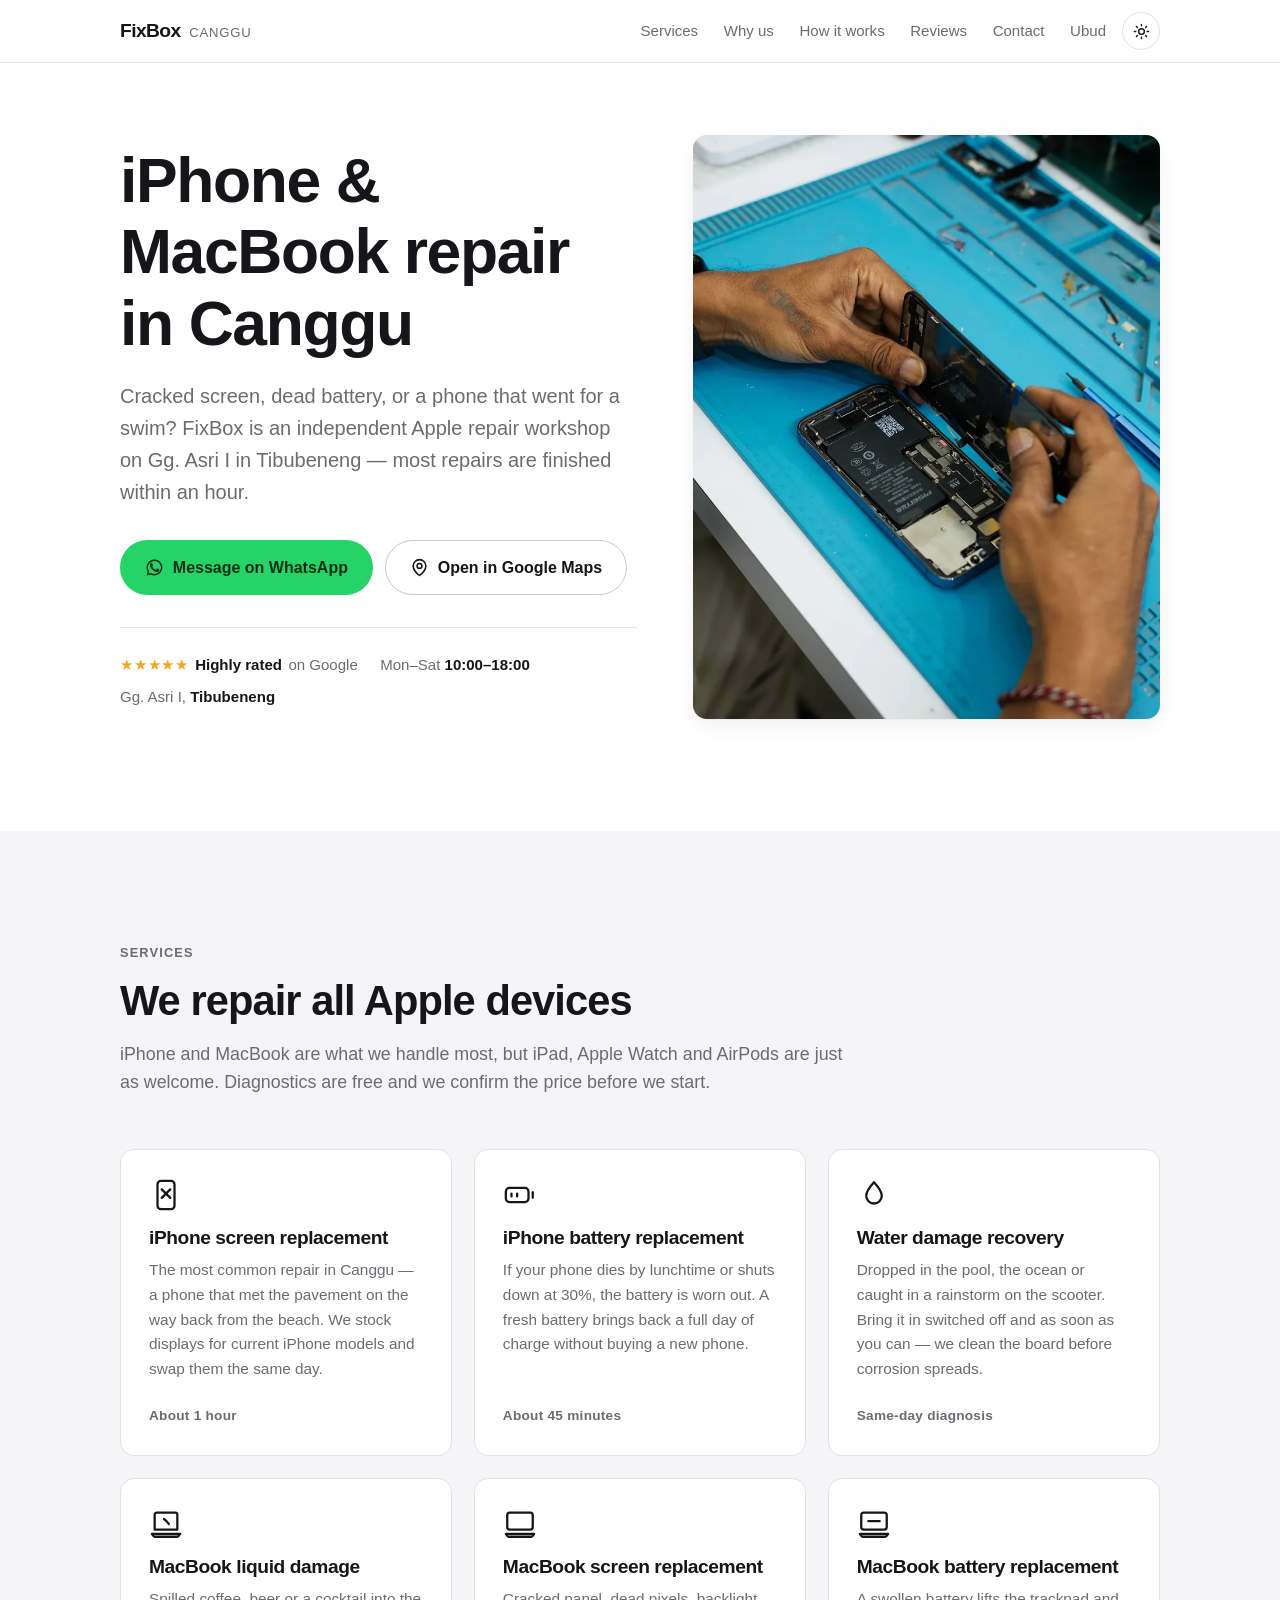
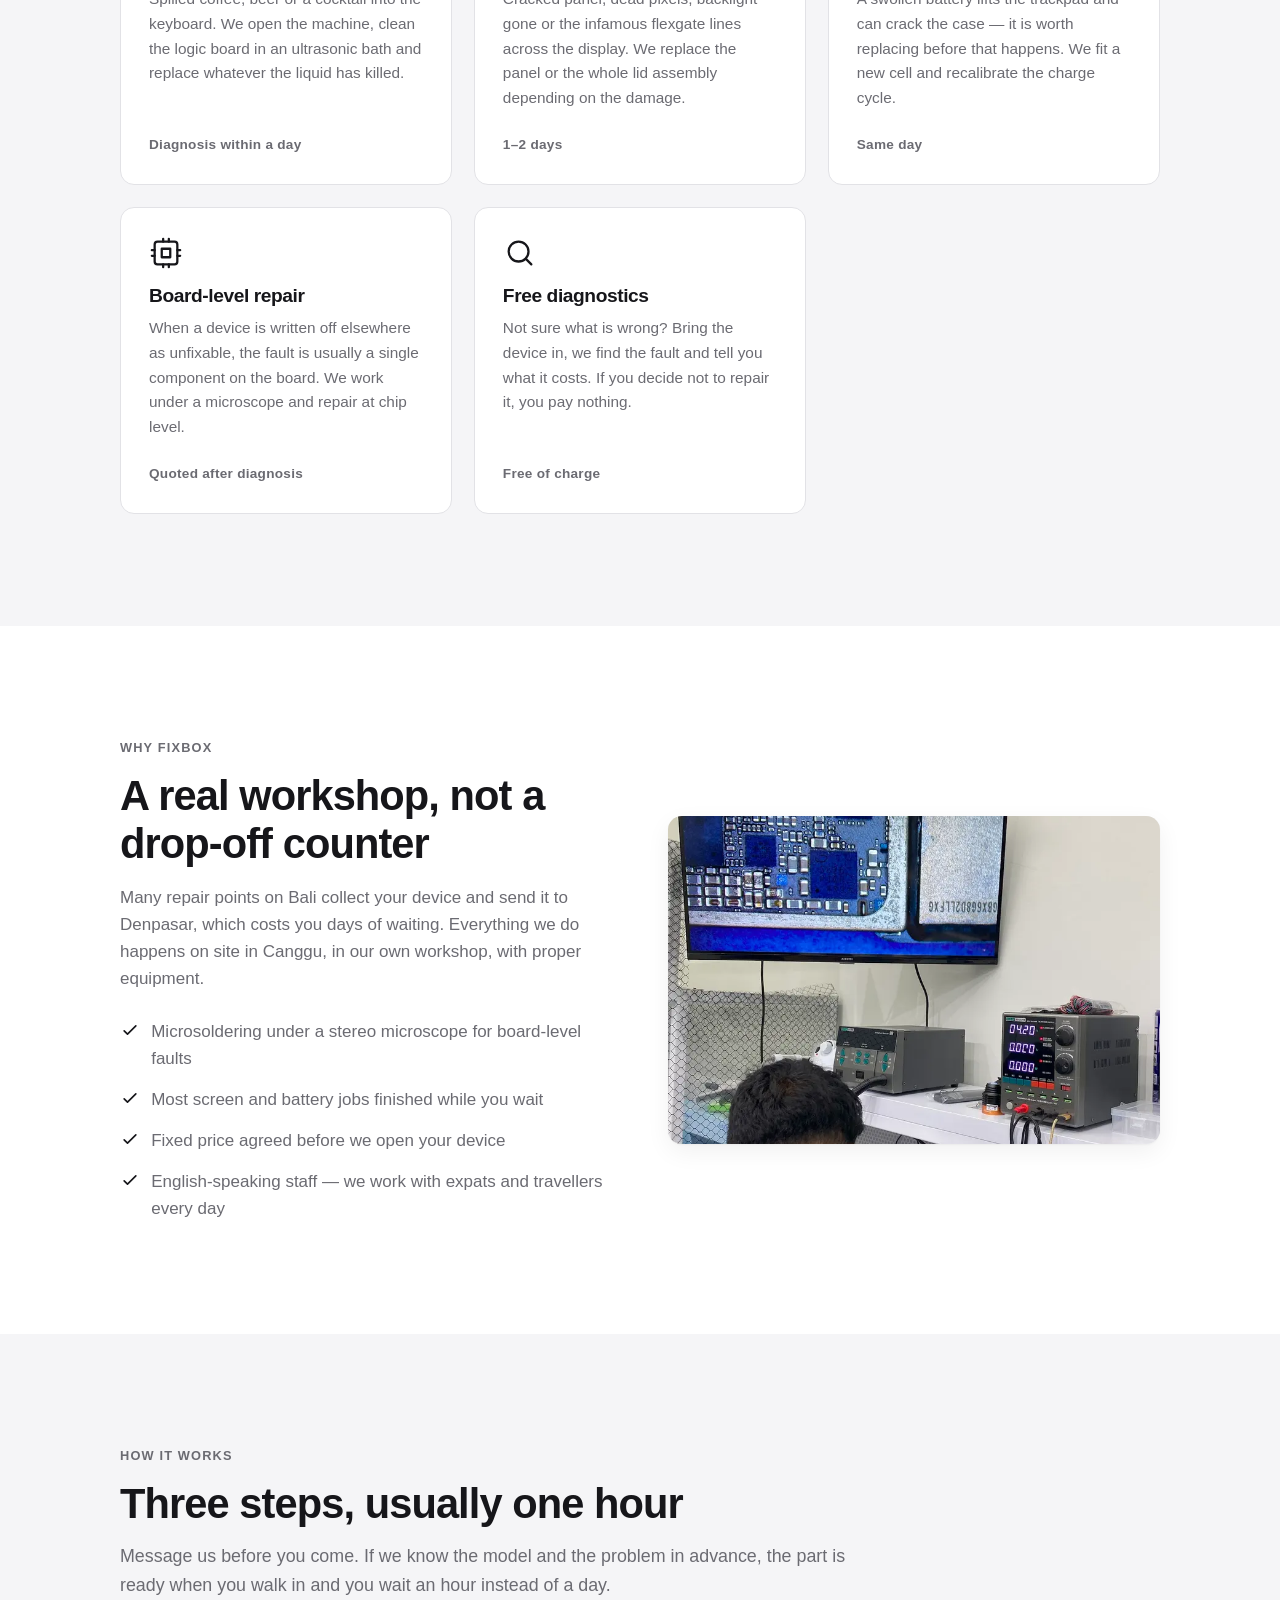
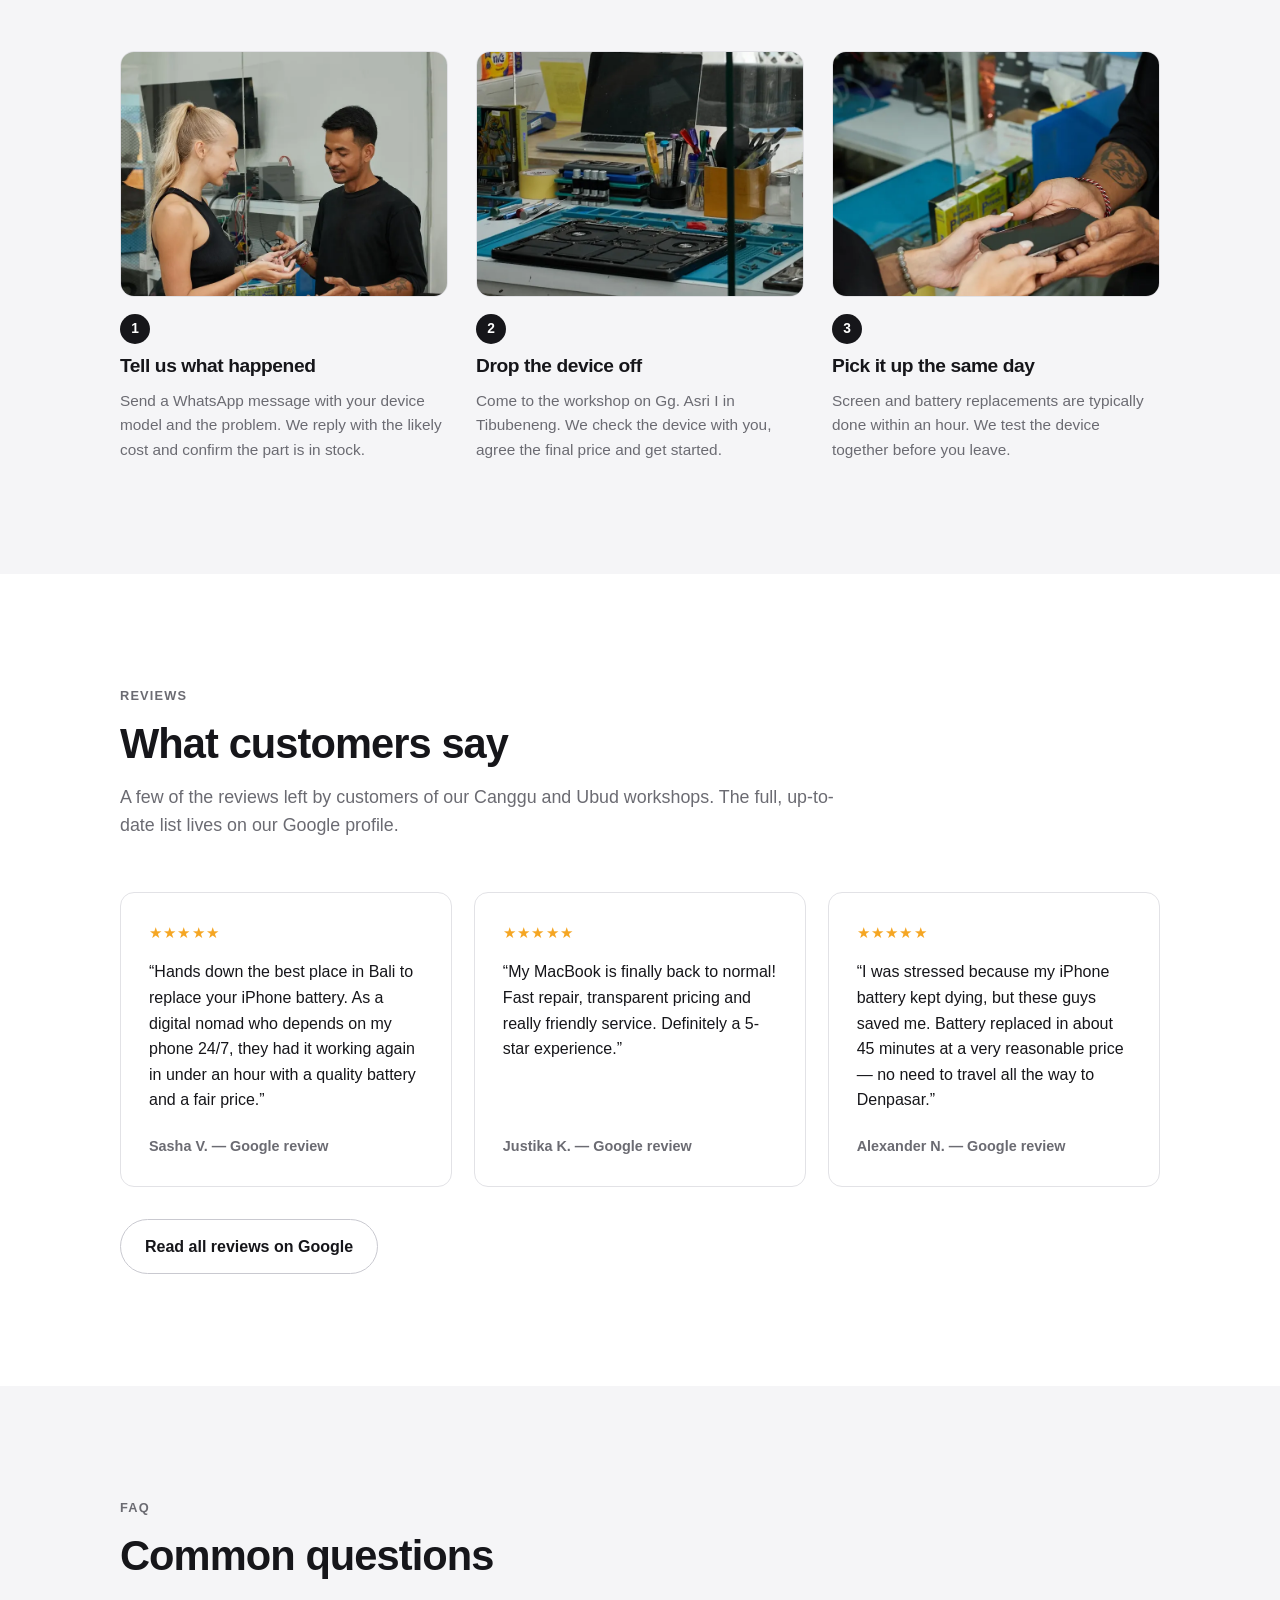
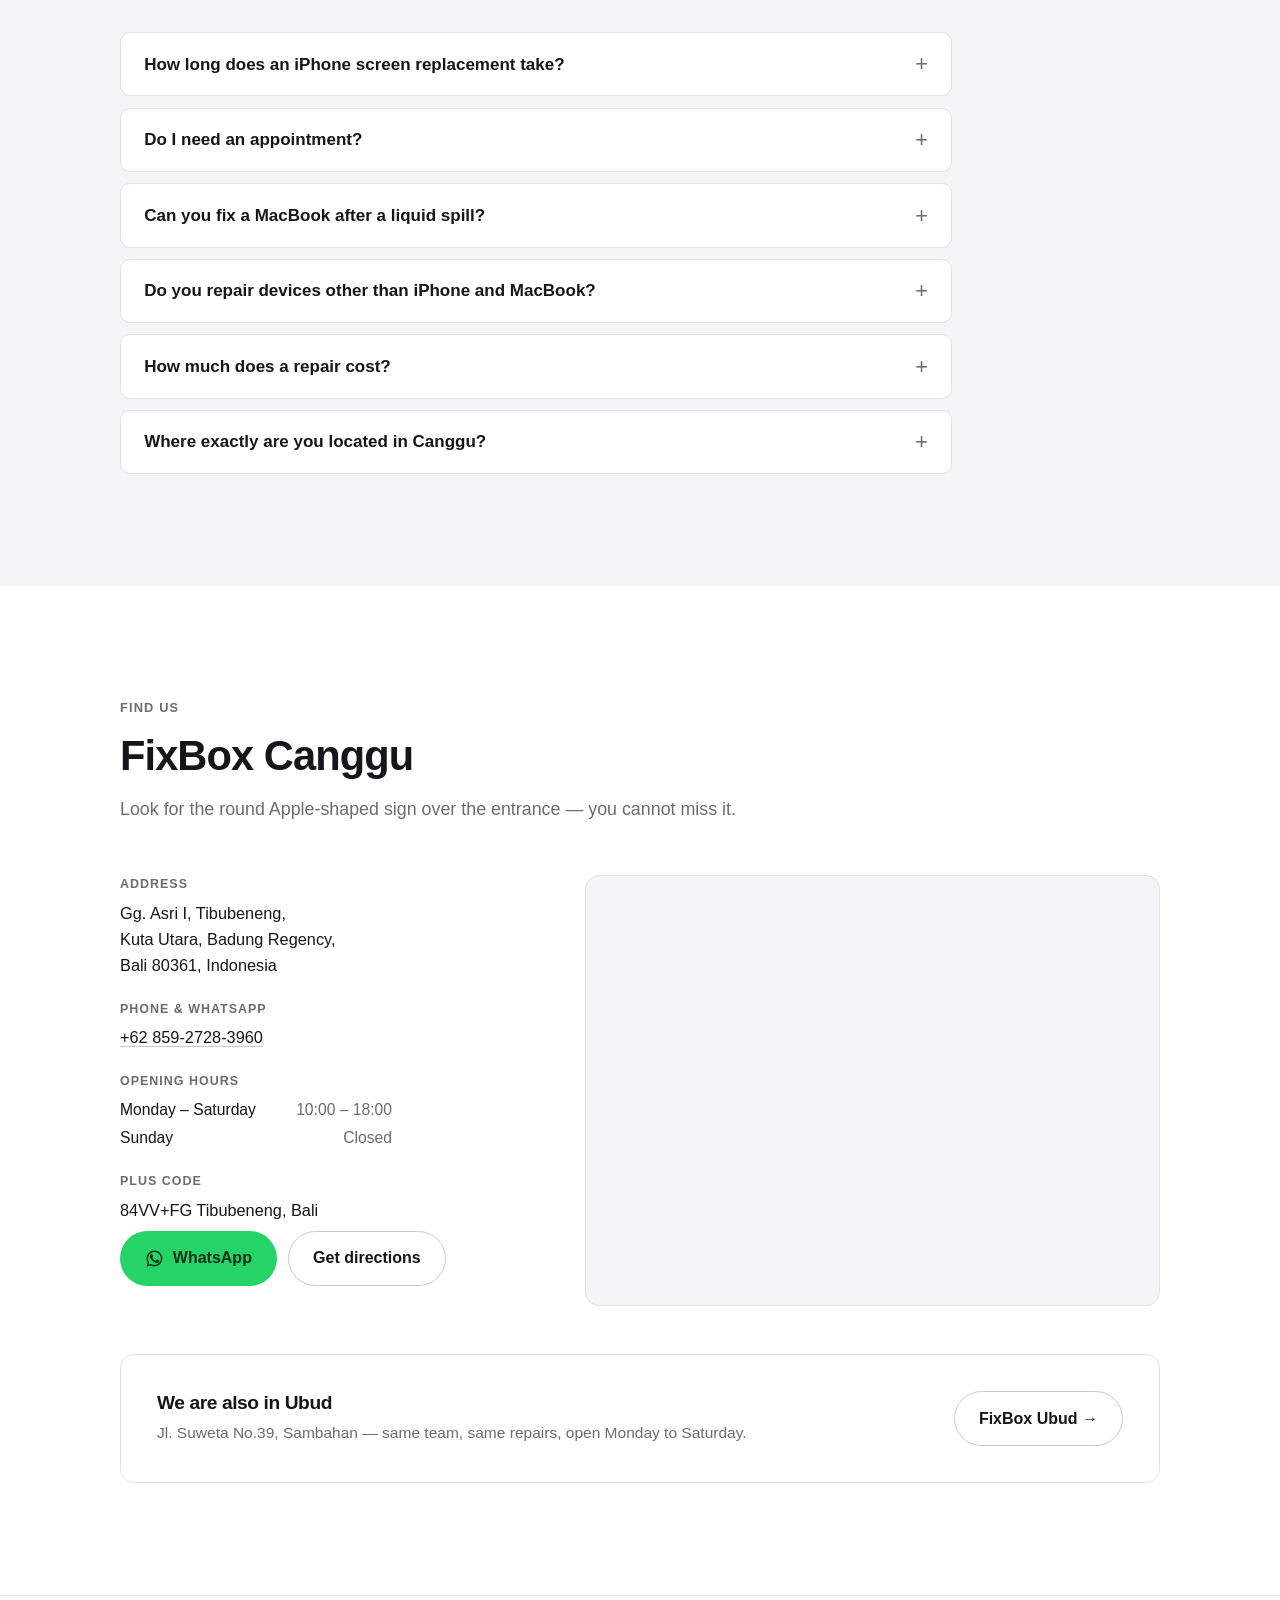
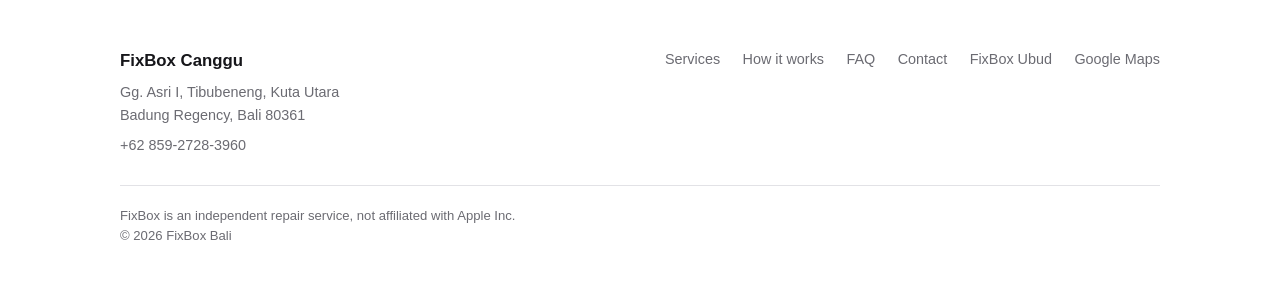
==== commit b2c4b6f9: "Перекадрировал фото, снятые через витрину Кадры рабочего стола и мастера сняты сквозь стекло: блики," ====
--- a/index.html
+++ b/index.html
@@ -411,11 +411,11 @@
           </div>
           <div class="feature__media">
             <img
-              src="assets/canggu/microscope-800.webp"
-              srcset="assets/canggu/microscope-800.webp 800w, assets/canggu/microscope-1263.webp 1263w"
+              src="assets/canggu/microscope-crop-800.webp"
+              srcset="assets/canggu/microscope-crop-800.webp 800w, assets/canggu/microscope-crop-1150.webp 1150w"
               sizes="(min-width: 1120px) 510px, (min-width: 900px) 46vw, 92vw"
-              width="1263"
-              height="1684"
+              width="1150"
+              height="1150"
               alt="FixBox engineer inspecting an iPhone logic board under a microscope in the Canggu workshop"
               loading="lazy"
             />
@@ -459,11 +459,11 @@
             <article class="step">
               <div class="step__media">
                 <img
-                  src="assets/canggu/workbench-800.webp"
-                  srcset="assets/canggu/workbench-800.webp 800w, assets/canggu/workbench-1263.webp 1263w"
+                  src="assets/canggu/workbench-crop-800.webp"
+                  srcset="assets/canggu/workbench-crop-800.webp 800w, assets/canggu/workbench-crop-1000.webp 1000w"
                   sizes="(min-width: 1120px) 350px, (min-width: 860px) 30vw, 92vw"
-                  width="1263"
-                  height="1894"
+                  width="700"
+                  height="520"
                   alt="Repair workbench with tools visible from the street at FixBox Canggu"
                   loading="lazy"
                 />
--- a/styles.css
+++ b/styles.css
@@ -375,9 +375,27 @@
   background: var(--bg-soft);
 }
 
+/* Кадр с фасадом: вывеска вверху и есть главное, а в широком кропе она
+   срезается. Даём более высокую пропорцию и тянем кадр к верхнему краю. */
+.hero__media--building {
+  aspect-ratio: 5 / 6;
+}
+
+.hero__media--building img {
+  object-position: 50% 22%;
+}
+
 @media (min-width: 900px) {
   .hero__media {
     aspect-ratio: 4 / 5;
+  }
+
+  .hero__media--building {
+    aspect-ratio: 4 / 5;
+  }
+
+  .hero__media--building img {
+    object-position: 50% 50%;
   }
 }
 
@@ -599,9 +617,17 @@
   object-position: 50% 30%;
 }
 
+/* Фасад: тянем ещё выше, иначе вывеска над входом уходит из кадра. */
+.step__media--building img {
+  object-position: 50% 18%;
+}
+
+/* line-height: 1 обязателен: иначе бокс строки выше глифа и цифра визуально
+   съезжает вниз от центра кружка. */
 .step__num {
-  display: inline-grid;
-  place-items: center;
+  display: inline-flex;
+  align-items: center;
+  justify-content: center;
   width: 30px;
   height: 30px;
   border-radius: 50%;
@@ -609,6 +635,7 @@
   color: var(--bg);
   font-size: 0.86rem;
   font-weight: 700;
+  line-height: 1;
   margin-top: 0.35rem;
 }
 
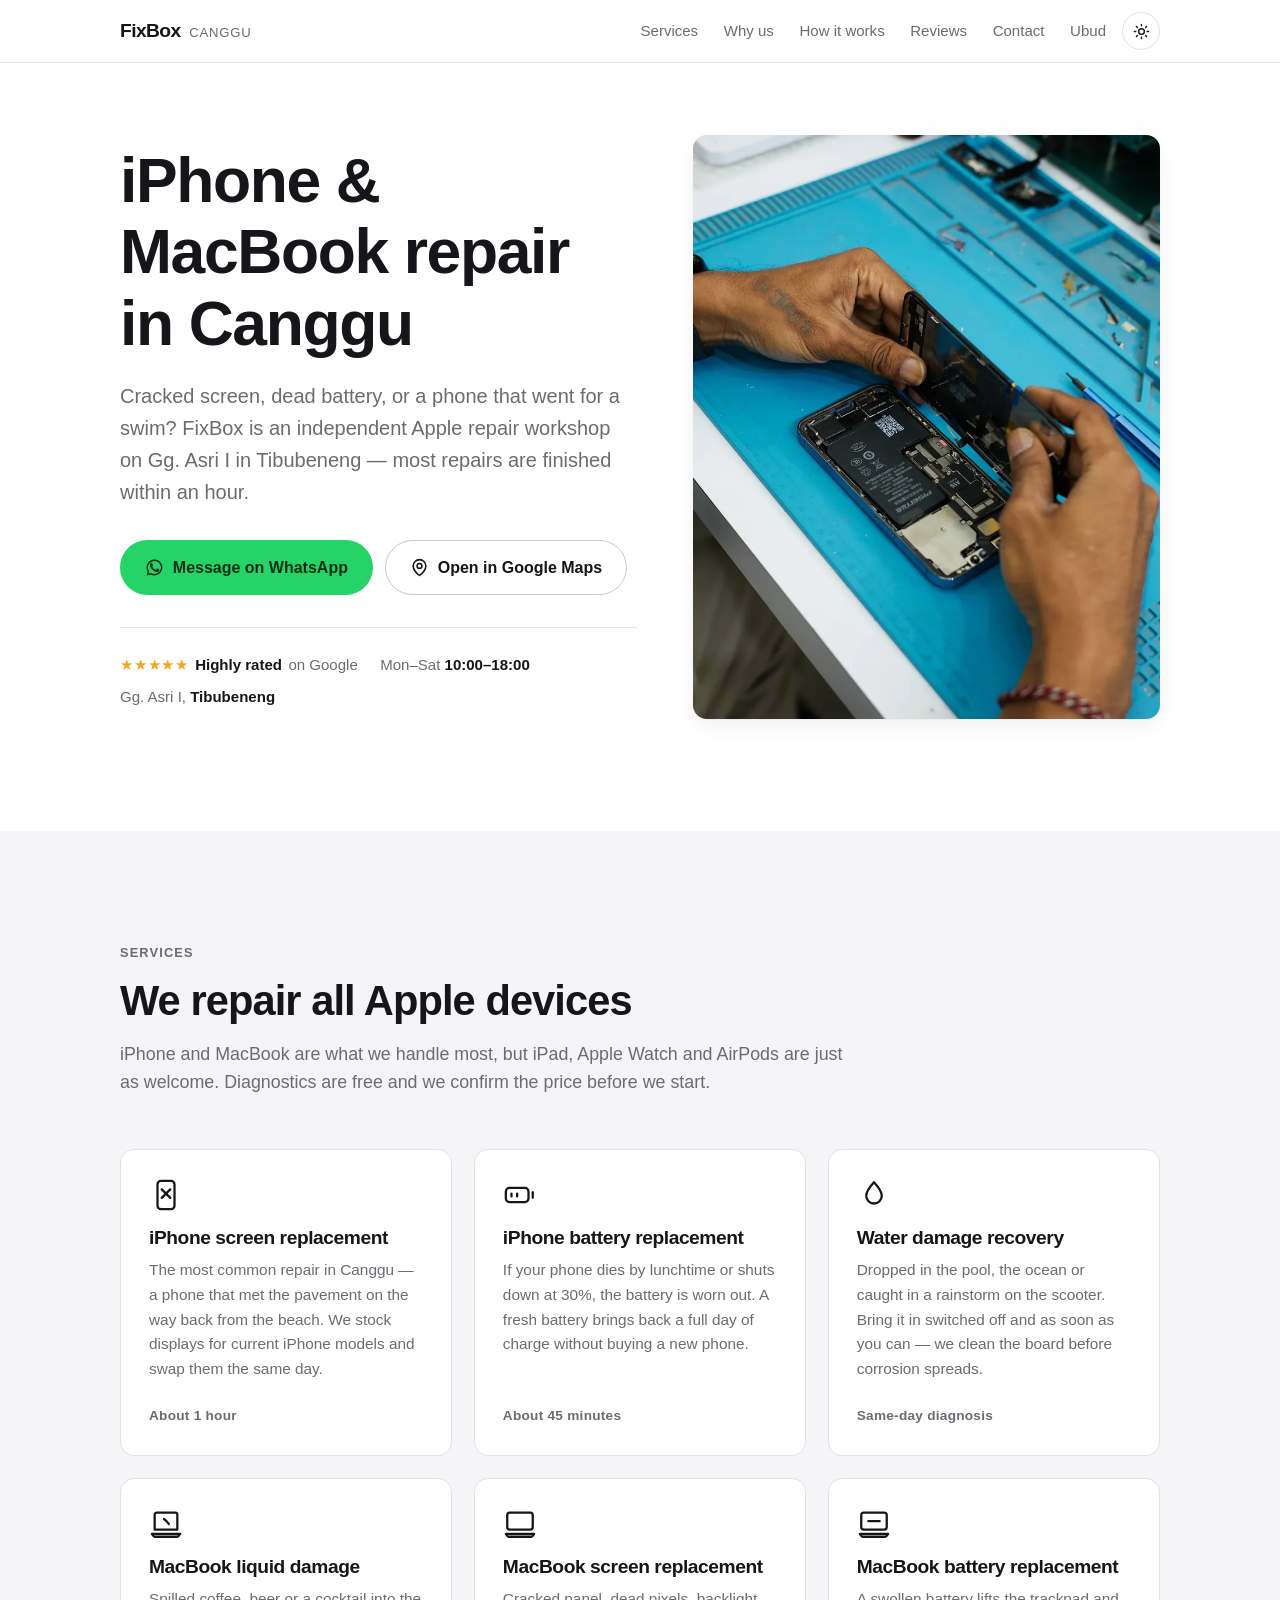
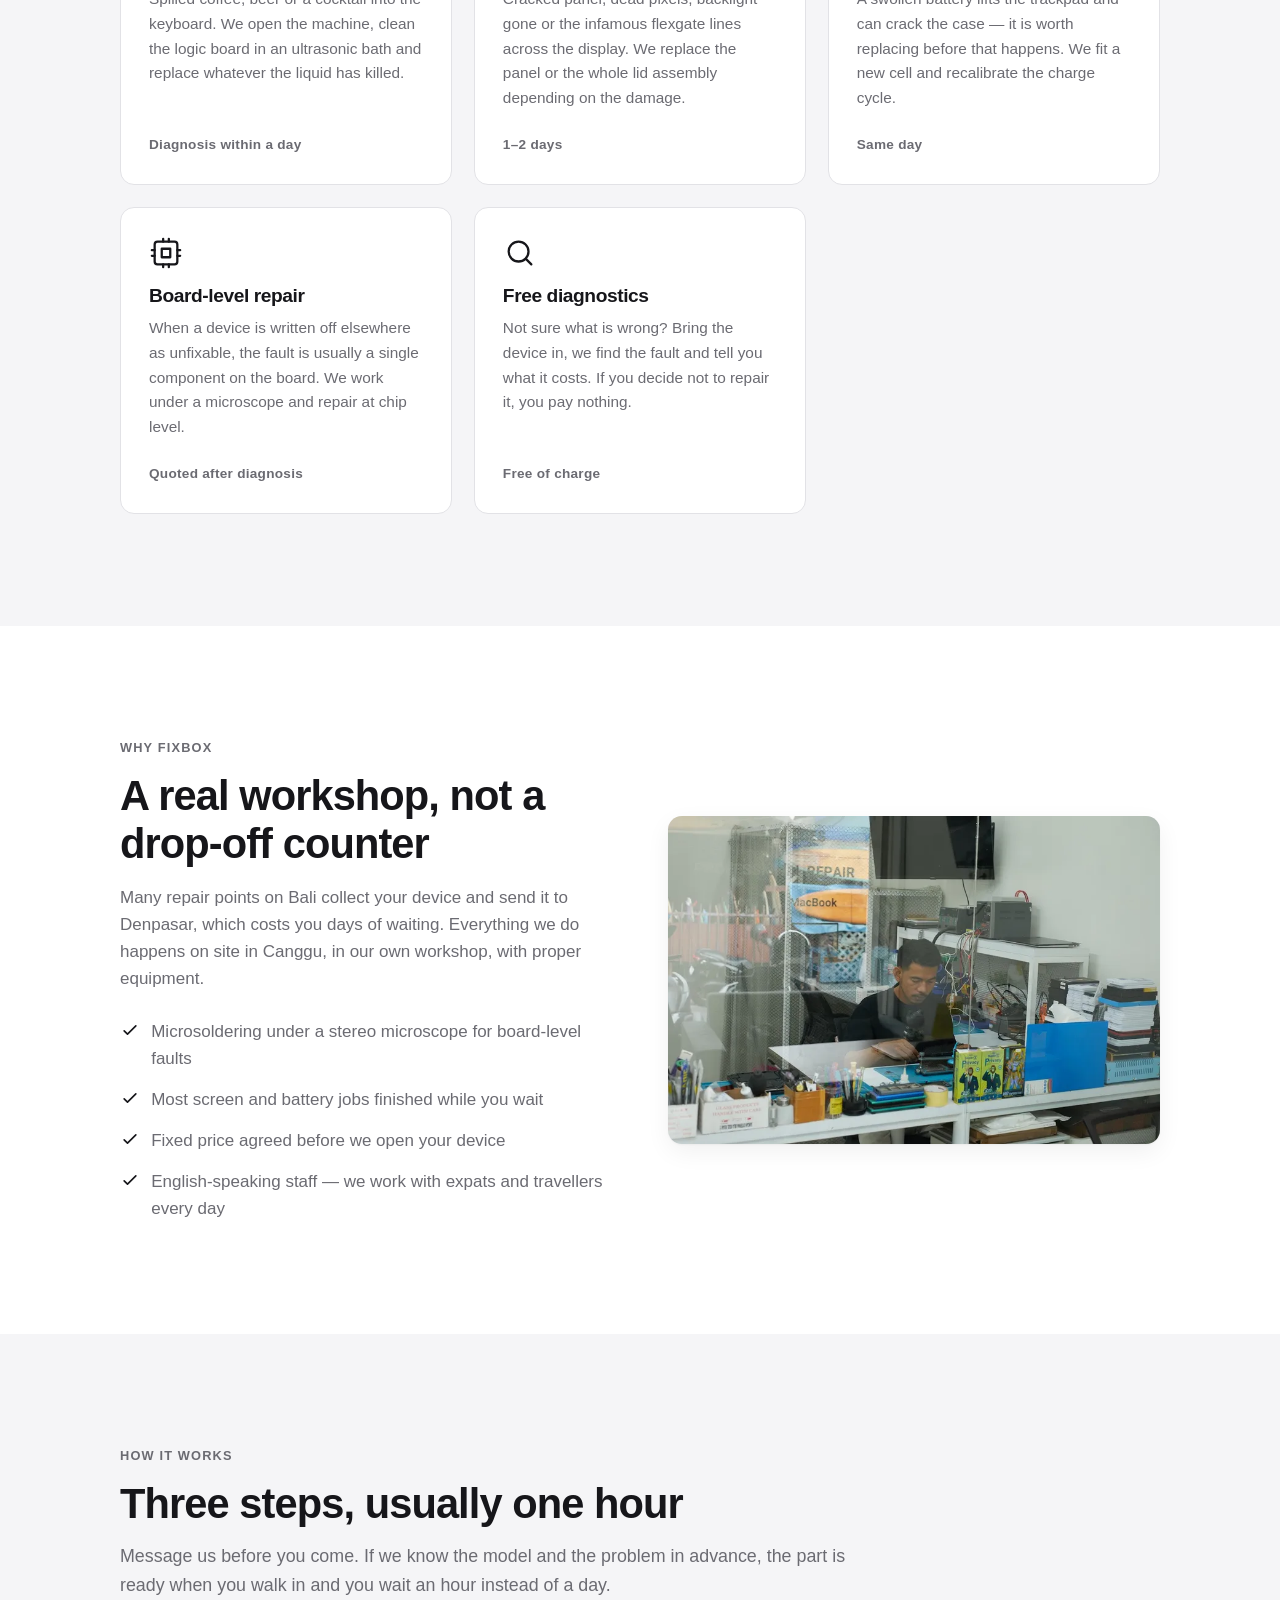
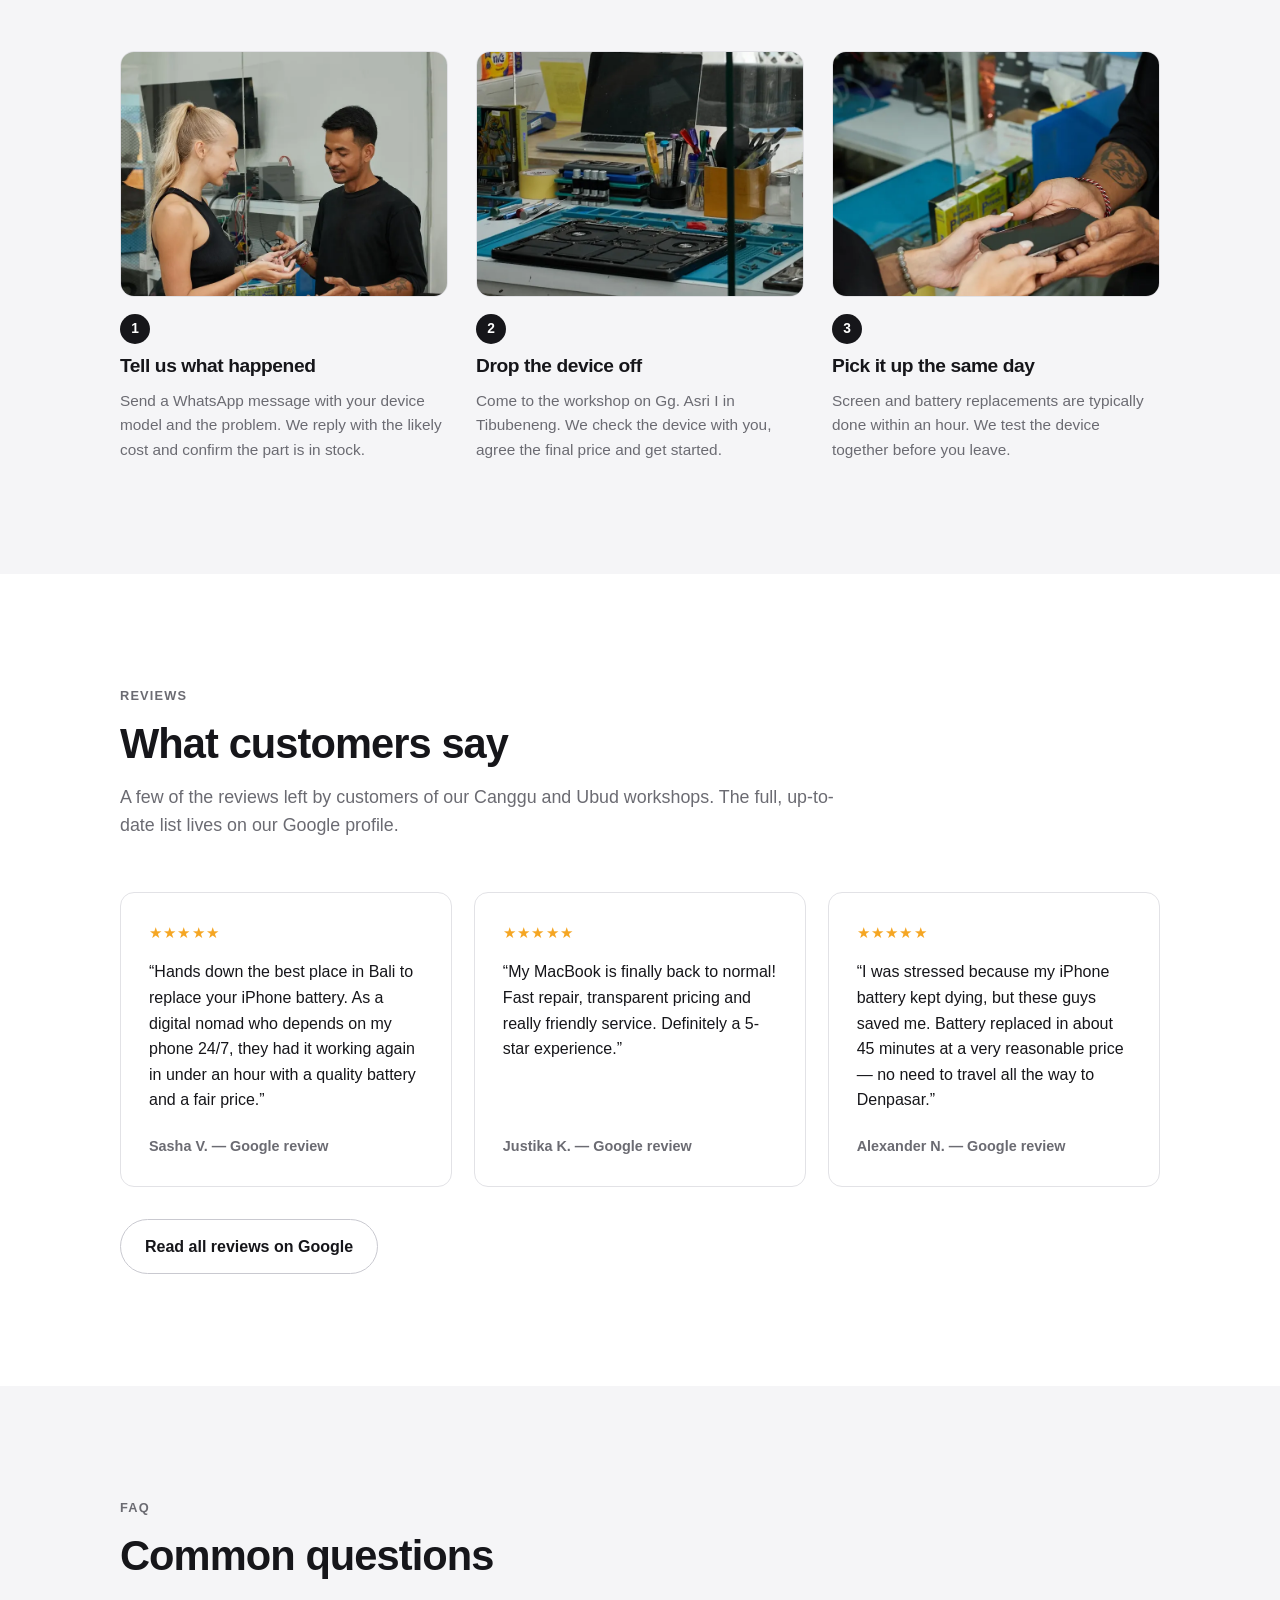
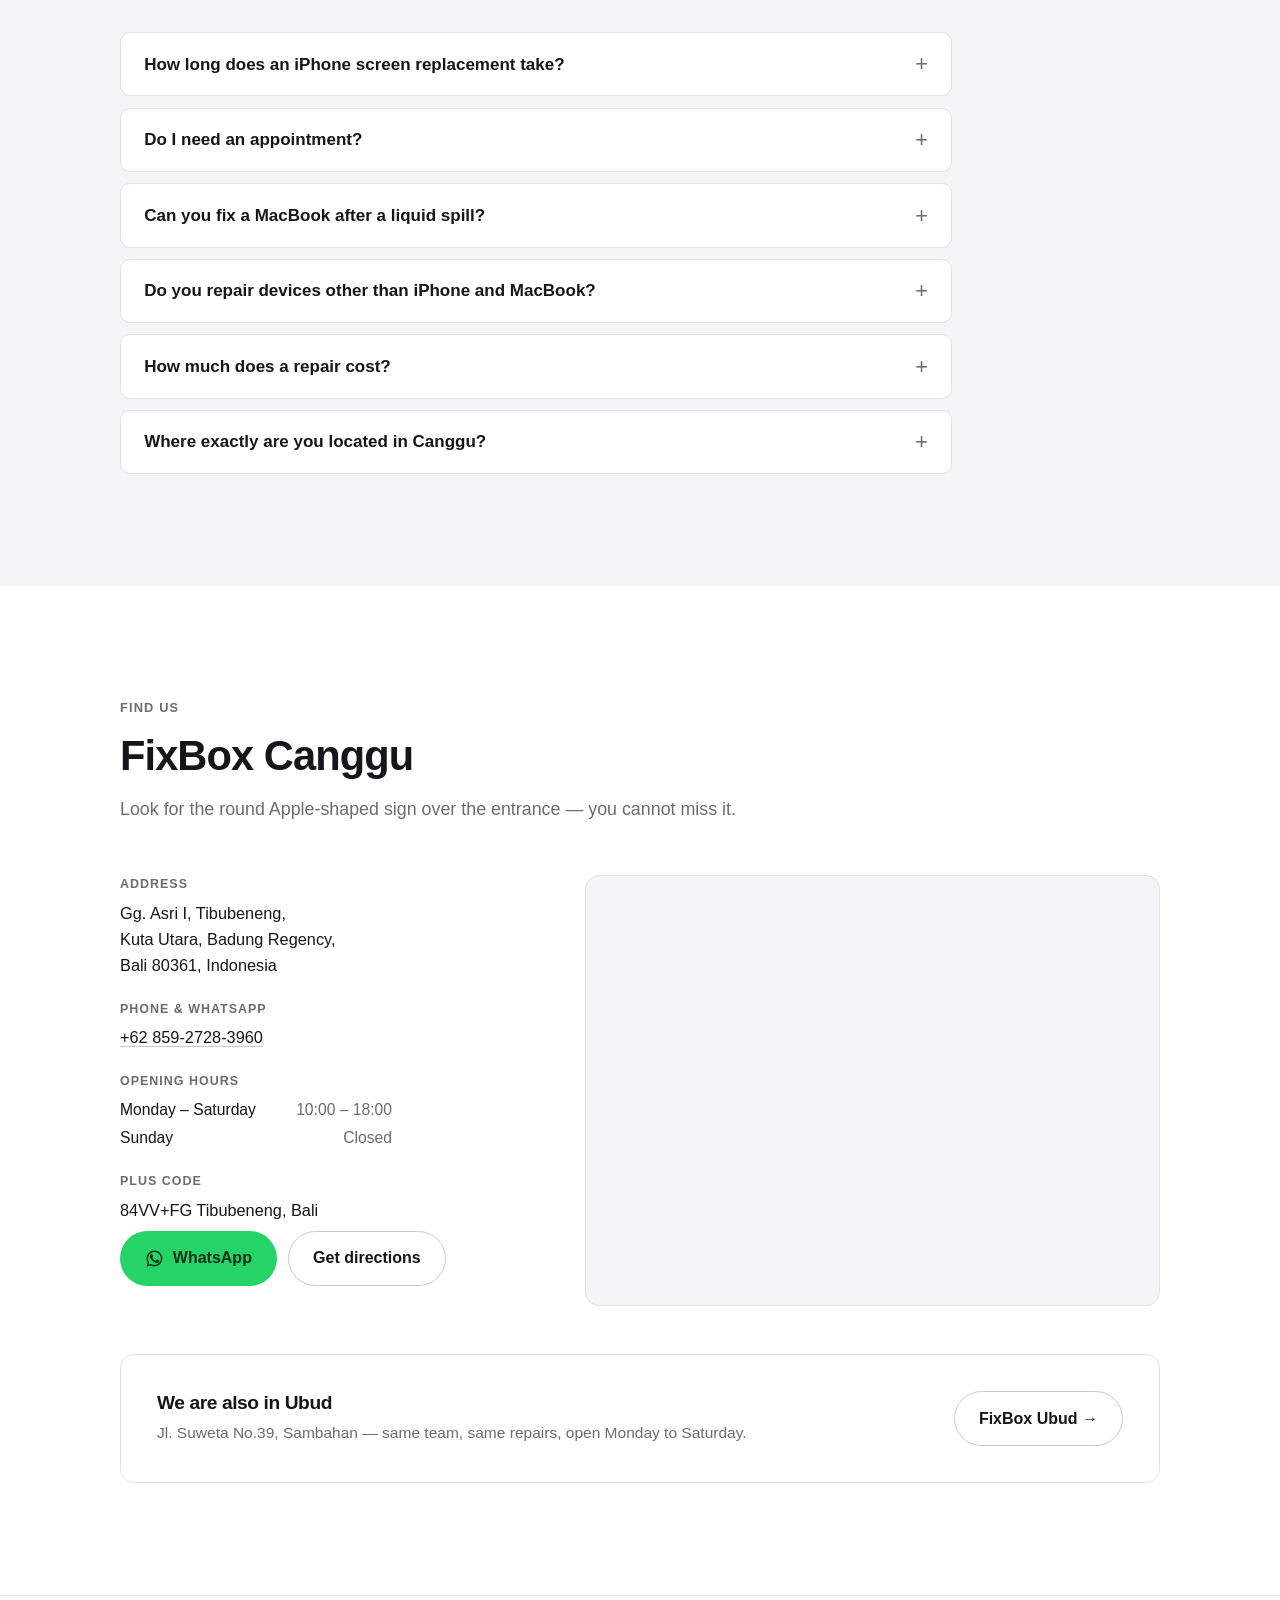
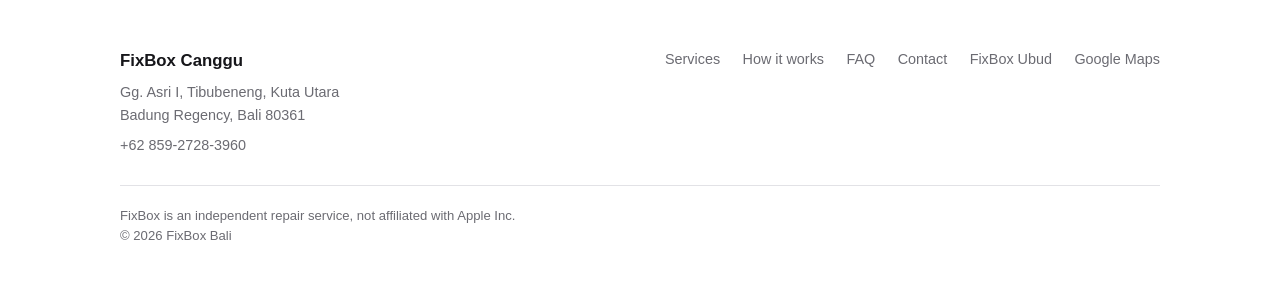
==== commit f2de4ac4: "Вернул кадр мастера в блок «Why us» на Чанггу Квадратный кроп микроскопа в слоте 3:2 срезался сверху" ====
--- a/index.html
+++ b/index.html
@@ -411,12 +411,12 @@
           </div>
           <div class="feature__media">
             <img
-              src="assets/canggu/microscope-crop-800.webp"
-              srcset="assets/canggu/microscope-crop-800.webp 800w, assets/canggu/microscope-crop-1150.webp 1150w"
+              src="assets/canggu/technician-800.webp"
+              srcset="assets/canggu/technician-800.webp 800w, assets/canggu/technician-1263.webp 1263w"
               sizes="(min-width: 1120px) 510px, (min-width: 900px) 46vw, 92vw"
-              width="1150"
-              height="1150"
-              alt="FixBox engineer inspecting an iPhone logic board under a microscope in the Canggu workshop"
+              width="1263"
+              height="842"
+              alt="FixBox technician at the repair bench in the Canggu workshop"
               loading="lazy"
             />
           </div>
--- a/styles.css
+++ b/styles.css
@@ -375,14 +375,14 @@
   background: var(--bg-soft);
 }
 
-/* Кадр с фасадом: вывеска вверху и есть главное, а в широком кропе она
-   срезается. Даём более высокую пропорцию и тянем кадр к верхнему краю. */
+/* Кадр с фасадом вертикальный, и вывеска в нём вверху: широкий кроп её срезает.
+   Даём высокую пропорцию и тянем кадр к верхнему краю. */
 .hero__media--building {
   aspect-ratio: 5 / 6;
 }
 
 .hero__media--building img {
-  object-position: 50% 22%;
+  object-position: 50% 20%;
 }
 
 @media (min-width: 900px) {
@@ -390,12 +390,8 @@
     aspect-ratio: 4 / 5;
   }
 
-  .hero__media--building {
-    aspect-ratio: 4 / 5;
-  }
-
   .hero__media--building img {
-    object-position: 50% 50%;
+    object-position: 50% 35%;
   }
 }
 
@@ -617,10 +613,11 @@
   object-position: 50% 30%;
 }
 
-/* Фасад: тянем ещё выше, иначе вывеска над входом уходит из кадра. */
+/* Вертикальный кадр фасада: держим в кадре вывеску и вход, а не небо. */
 .step__media--building img {
-  object-position: 50% 18%;
-}
+  object-position: 50% 45%;
+}
+
 
 /* line-height: 1 обязателен: иначе бокс строки выше глифа и цифра визуально
    съезжает вниз от центра кружка. */
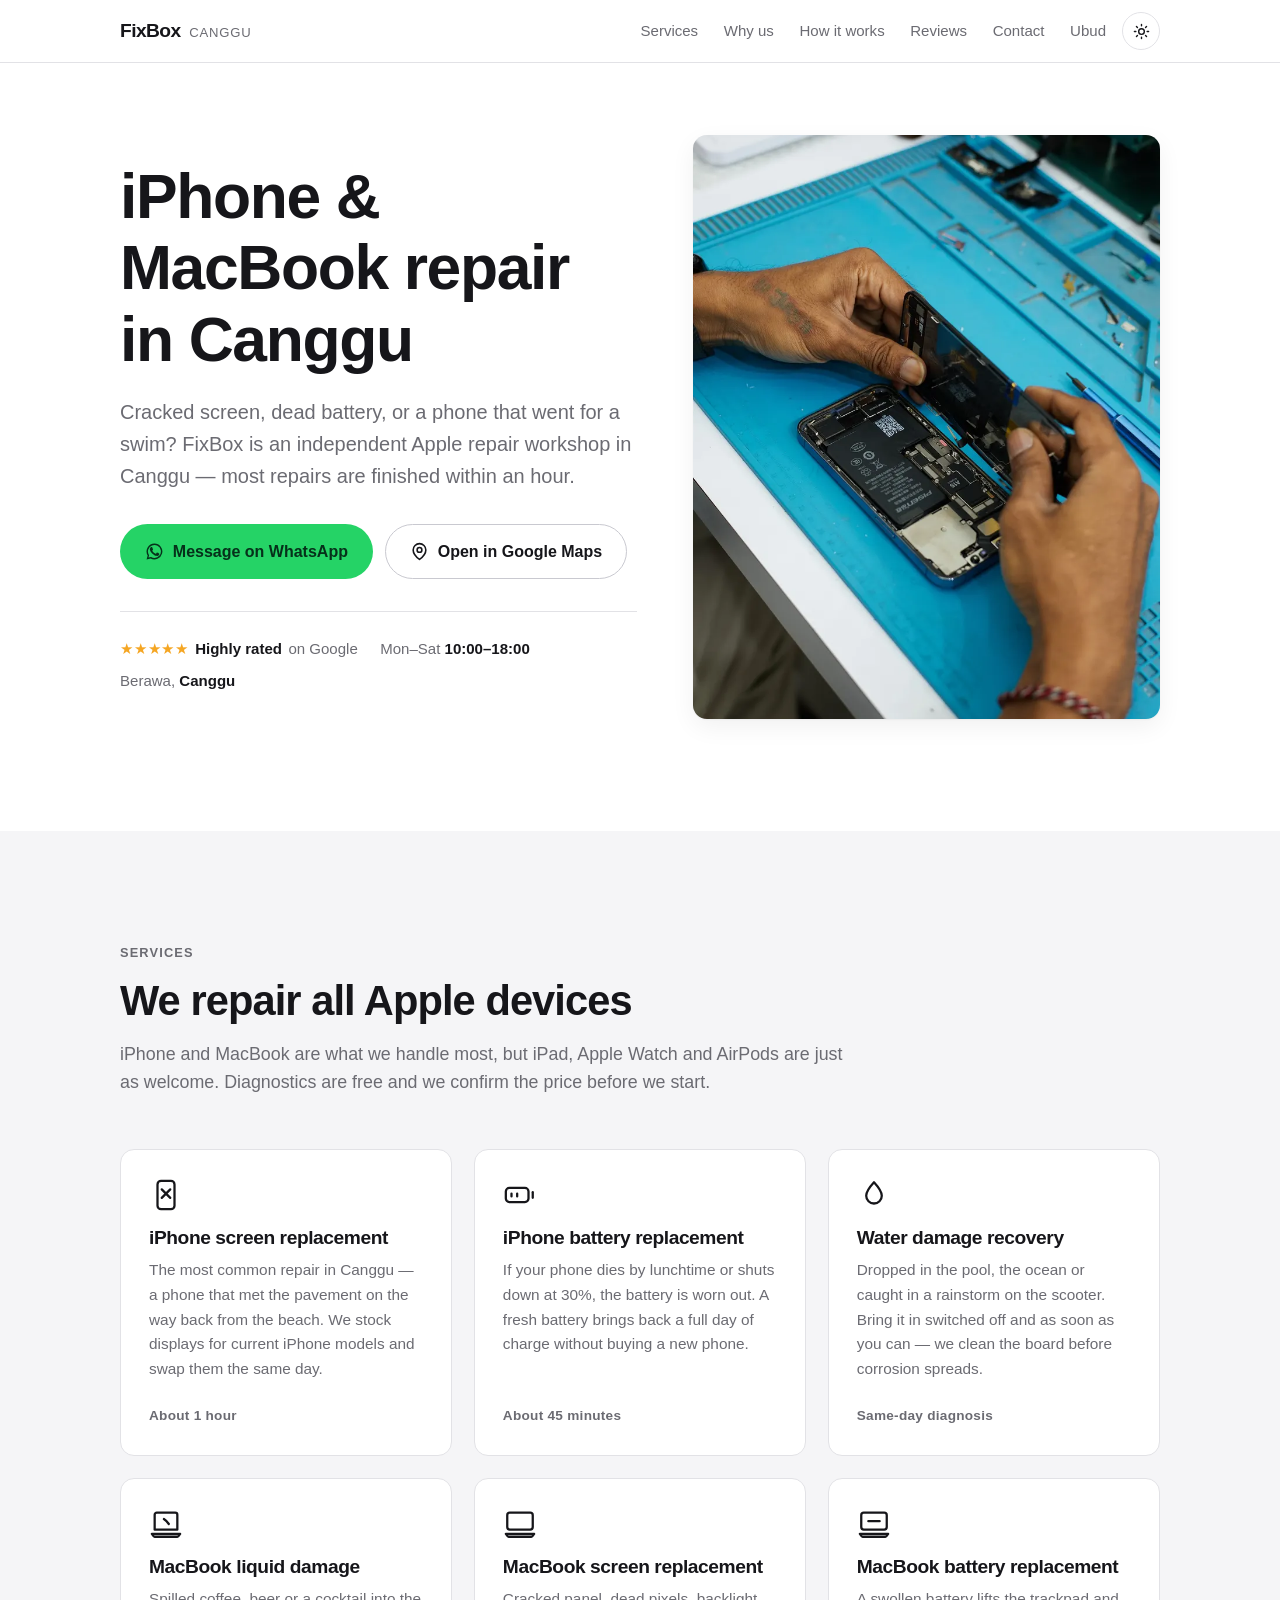
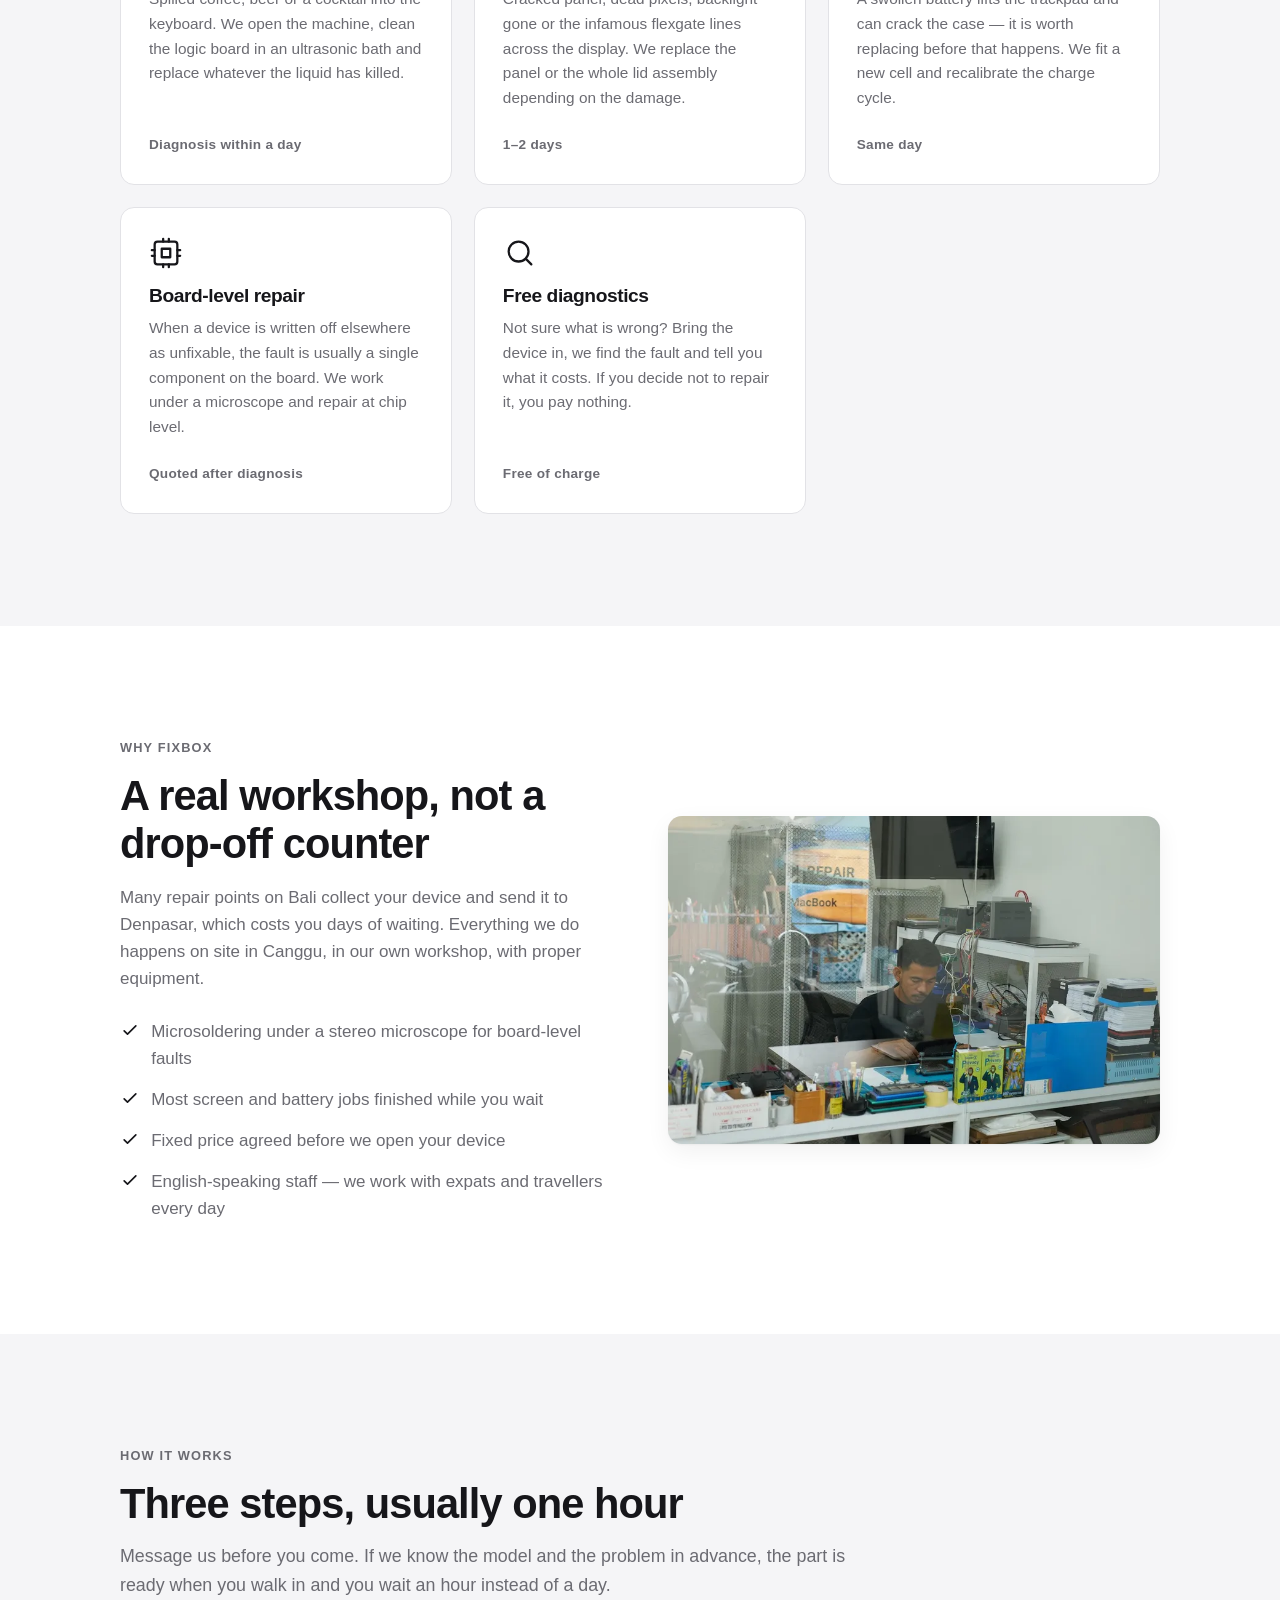
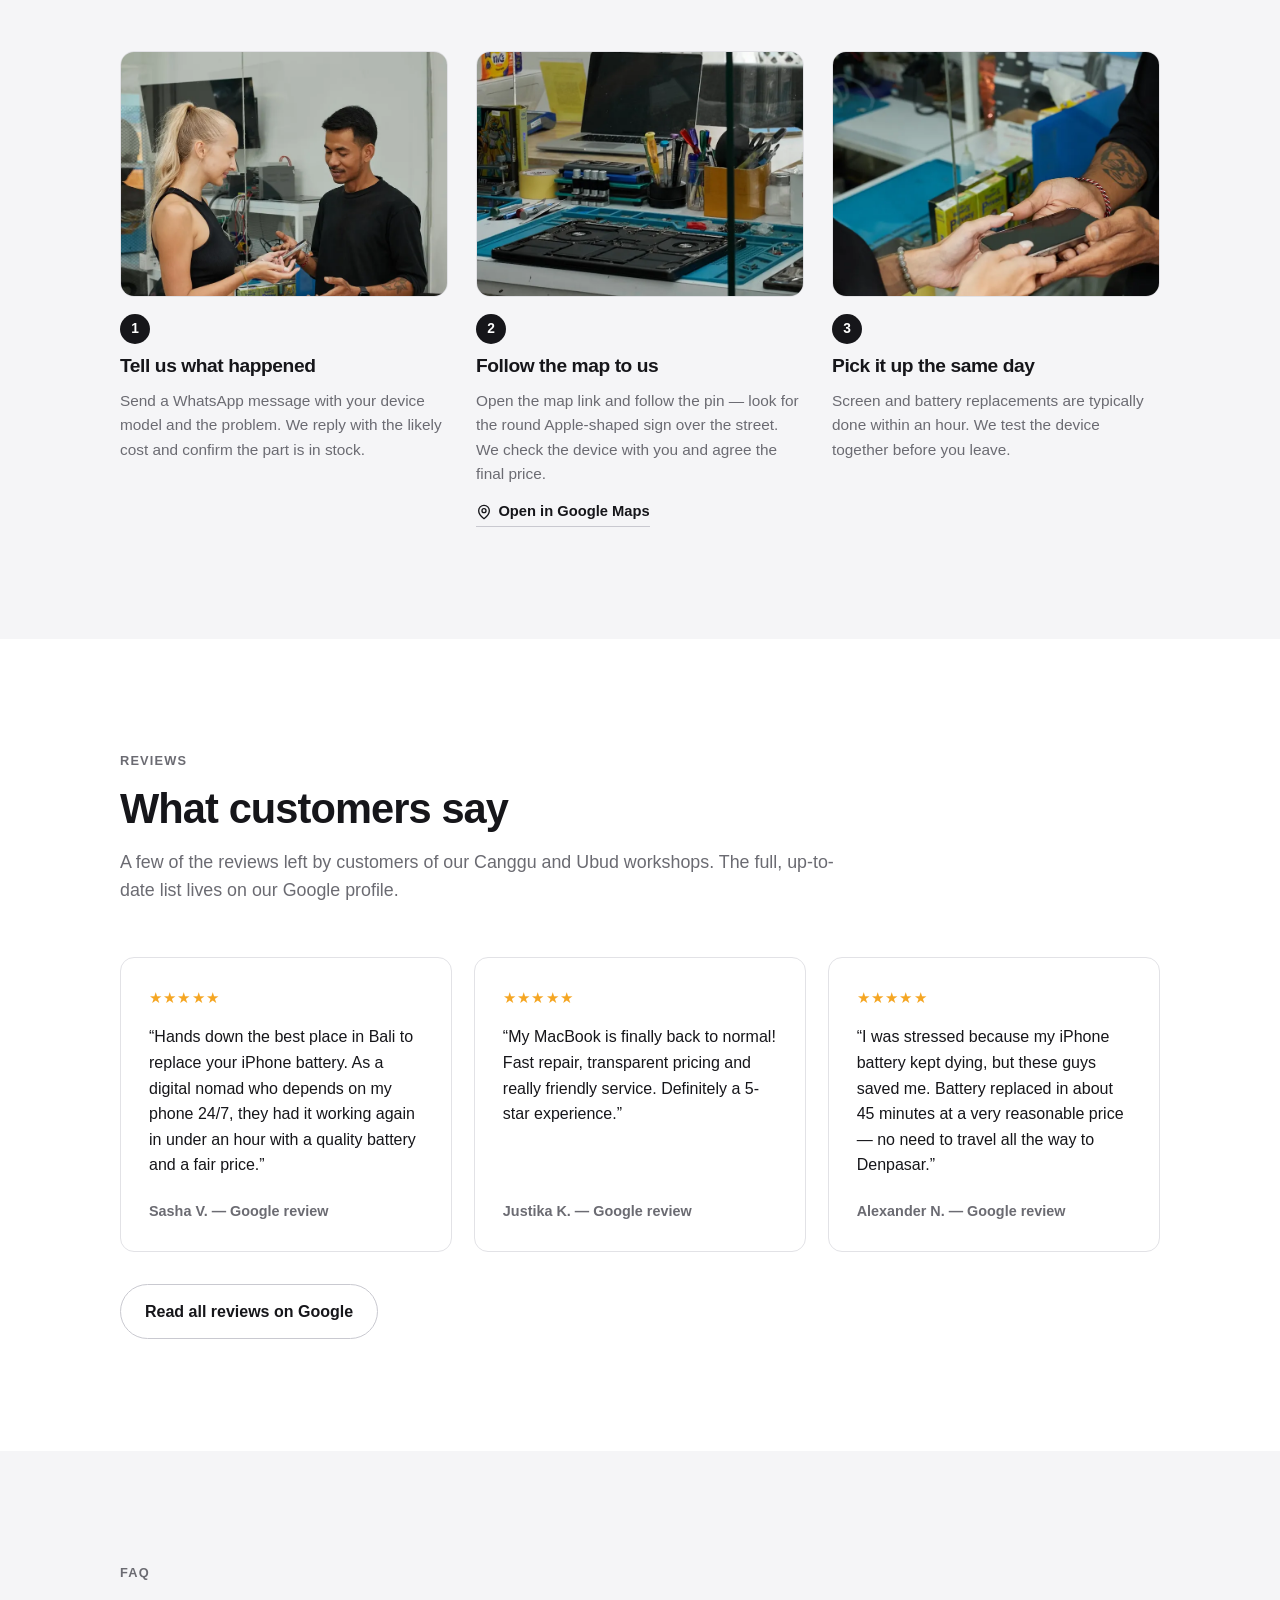
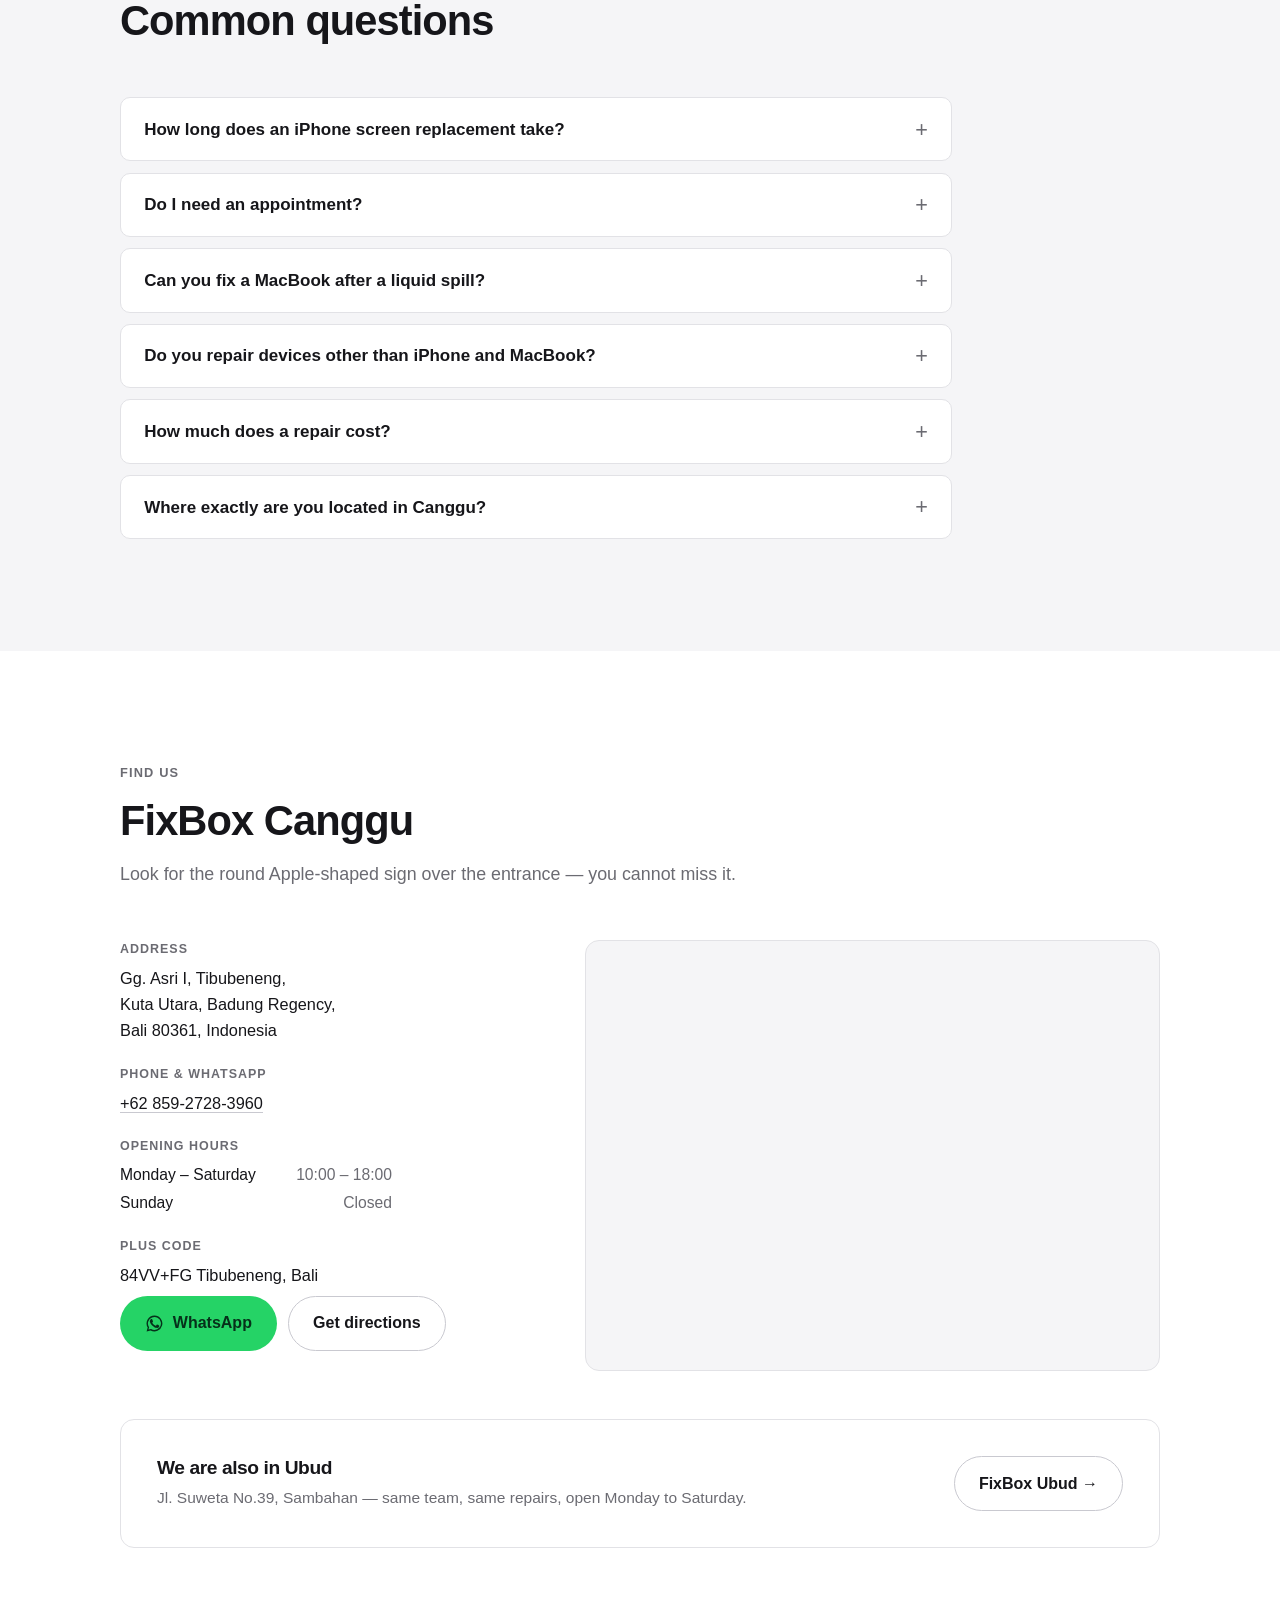
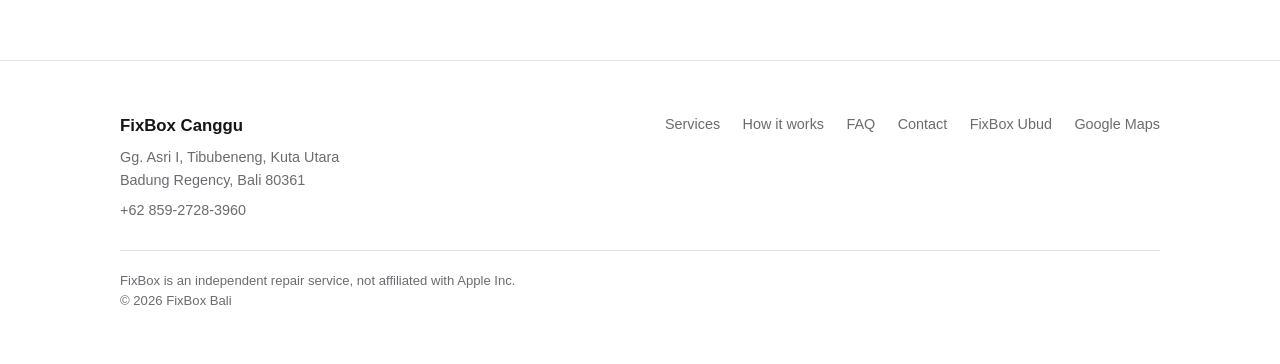
==== commit 48260aed: "Ориентир вместо улицы в тексте, другое фото в шаге 2 На Бали по адресам не ездят — ориентируются по " ====
--- a/index.html
+++ b/index.html
@@ -215,8 +215,8 @@
             <h1 class="hero__title">iPhone &amp; MacBook repair in Canggu</h1>
             <p class="hero__lead">
               Cracked screen, dead battery, or a phone that went for a swim? FixBox is an
-              independent Apple repair workshop on Gg. Asri I in Tibubeneng — most repairs are
-              finished within an hour.
+              independent Apple repair workshop in Canggu — most repairs are finished within
+              an hour.
             </p>
             <div class="hero__actions">
               <a class="btn btn--wa" href="https://wa.me/6285927283960" target="_blank" rel="noopener">
@@ -240,7 +240,7 @@
                 <strong>Highly rated</strong> on Google
               </span>
               <span>Mon–Sat <strong>10:00–18:00</strong></span>
-              <span>Gg. Asri I, <strong>Tibubeneng</strong></span>
+              <span>Berawa, <strong>Canggu</strong></span>
             </div>
           </div>
           <div class="hero__media">
@@ -469,11 +469,18 @@
                 />
               </div>
               <span class="step__num">2</span>
-              <h3>Drop the device off</h3>
+              <h3>Follow the map to us</h3>
               <p>
-                Come to the workshop on Gg. Asri I in Tibubeneng. We check the device with you,
-                agree the final price and get started.
-              </p>
+                Open the map link and follow the pin — look for the round Apple-shaped sign
+                over the street. We check the device with you and agree the final price.
+              </p>
+                <a class="step__link" href="https://maps.app.goo.gl/VtjTUEbVoLCrfRZx6" target="_blank" rel="noopener">
+                  <svg viewBox="0 0 24 24" fill="none" stroke="currentColor" stroke-width="2" stroke-linecap="round" stroke-linejoin="round" aria-hidden="true">
+                    <path d="M20 10c0 6-8 12-8 12s-8-6-8-12a8 8 0 0 1 16 0Z" />
+                    <circle cx="12" cy="10" r="3" />
+                  </svg>
+                  Open in Google Maps
+                </a>
             </article>
 
             <article class="step">
--- a/styles.css
+++ b/styles.css
@@ -613,9 +613,9 @@
   object-position: 50% 30%;
 }
 
-/* Вертикальный кадр фасада: держим в кадре вывеску и вход, а не небо. */
-.step__media--building img {
-  object-position: 50% 45%;
+/* Широкий кадр интерьера: режется по бокам, держим правую часть со стойкой. */
+.step__media--interior img {
+  object-position: 70% 50%;
 }
 
 
@@ -641,6 +641,32 @@
   font-size: 0.96rem;
 }
 
+/* На Бали ориентируются по карте, а не по адресу — даём ткнуть прямо из шага. */
+.step__link {
+  display: inline-flex;
+  align-items: center;
+  gap: 0.4rem;
+  margin-top: 0.15rem;
+  font-size: 0.92rem;
+  font-weight: 600;
+  text-decoration: none;
+  color: var(--fg);
+  border-bottom: 1px solid var(--border-strong);
+  padding-bottom: 0.15rem;
+  align-self: flex-start;
+  transition: border-color 0.15s;
+}
+
+.step__link:hover {
+  border-color: var(--fg);
+}
+
+.step__link svg {
+  width: 16px;
+  height: 16px;
+  flex: none;
+}
+
 /* ---------- Отзывы ---------- */
 
 .review {
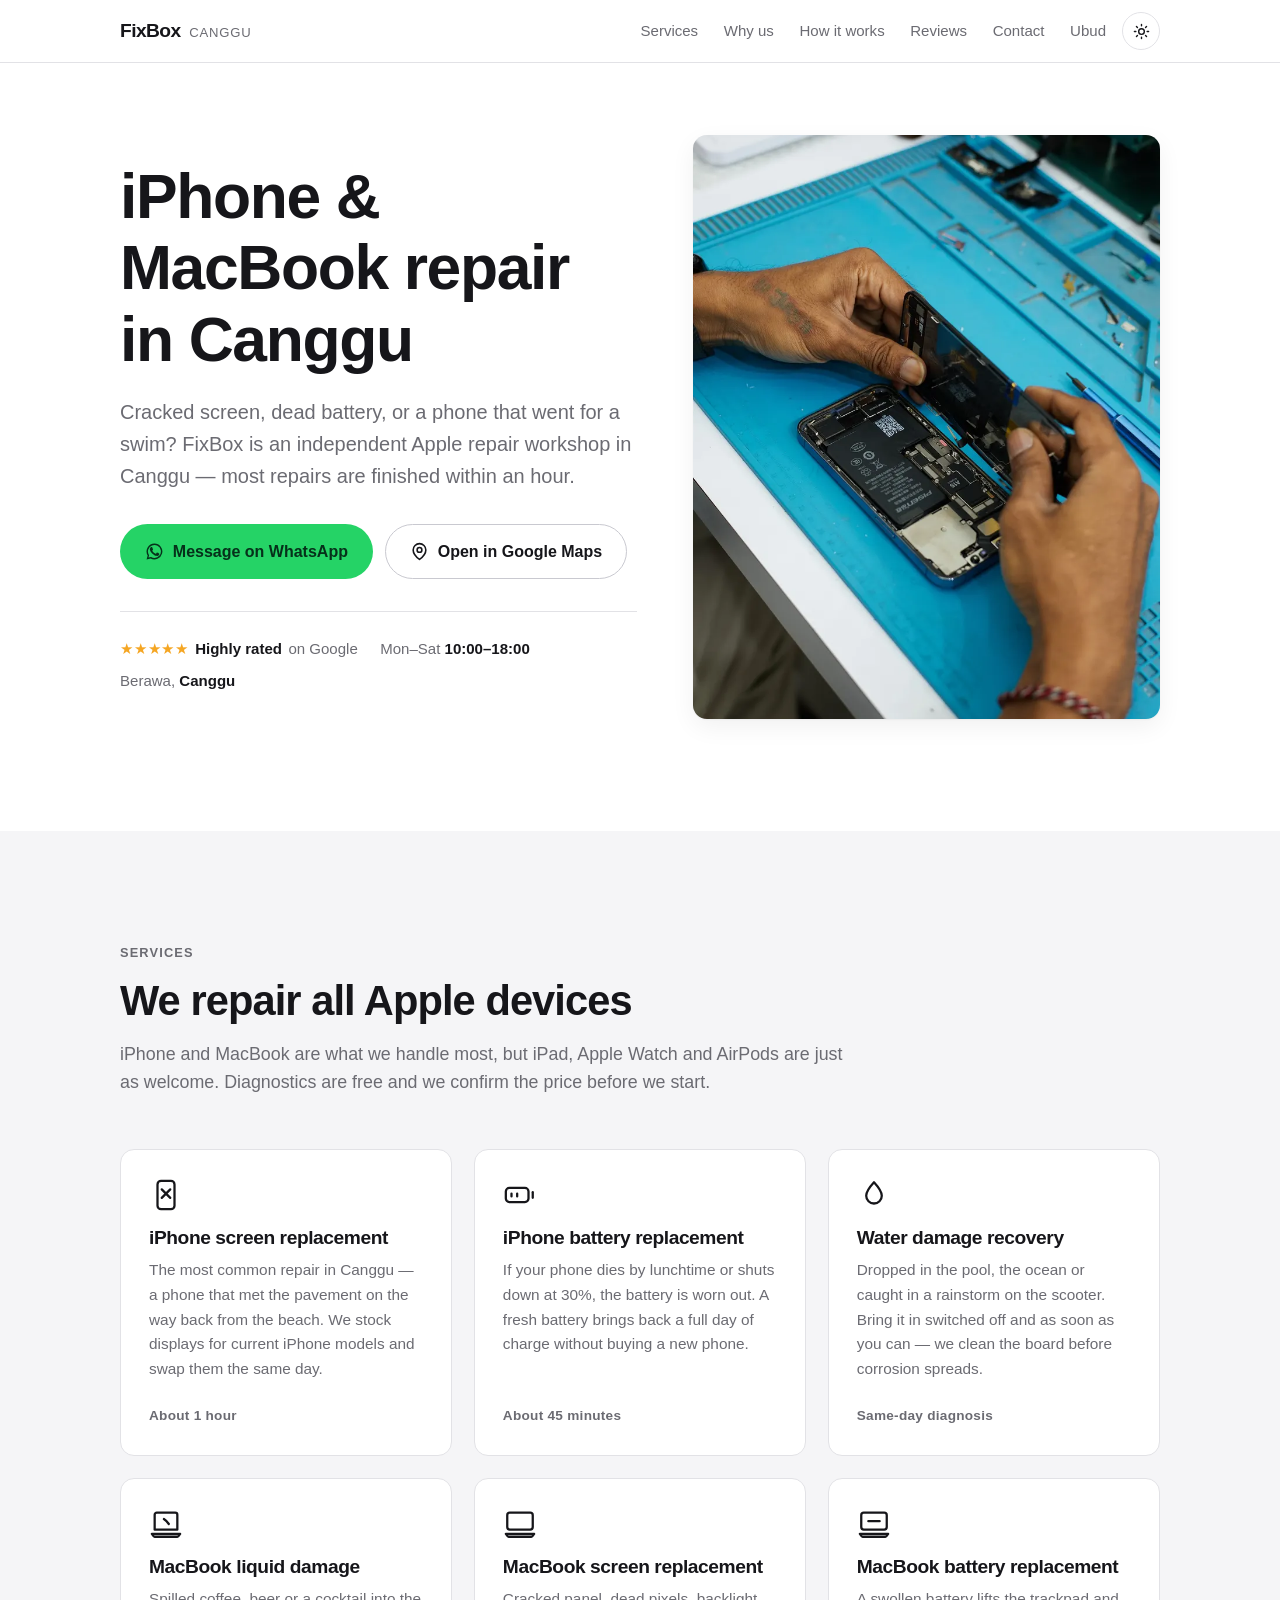
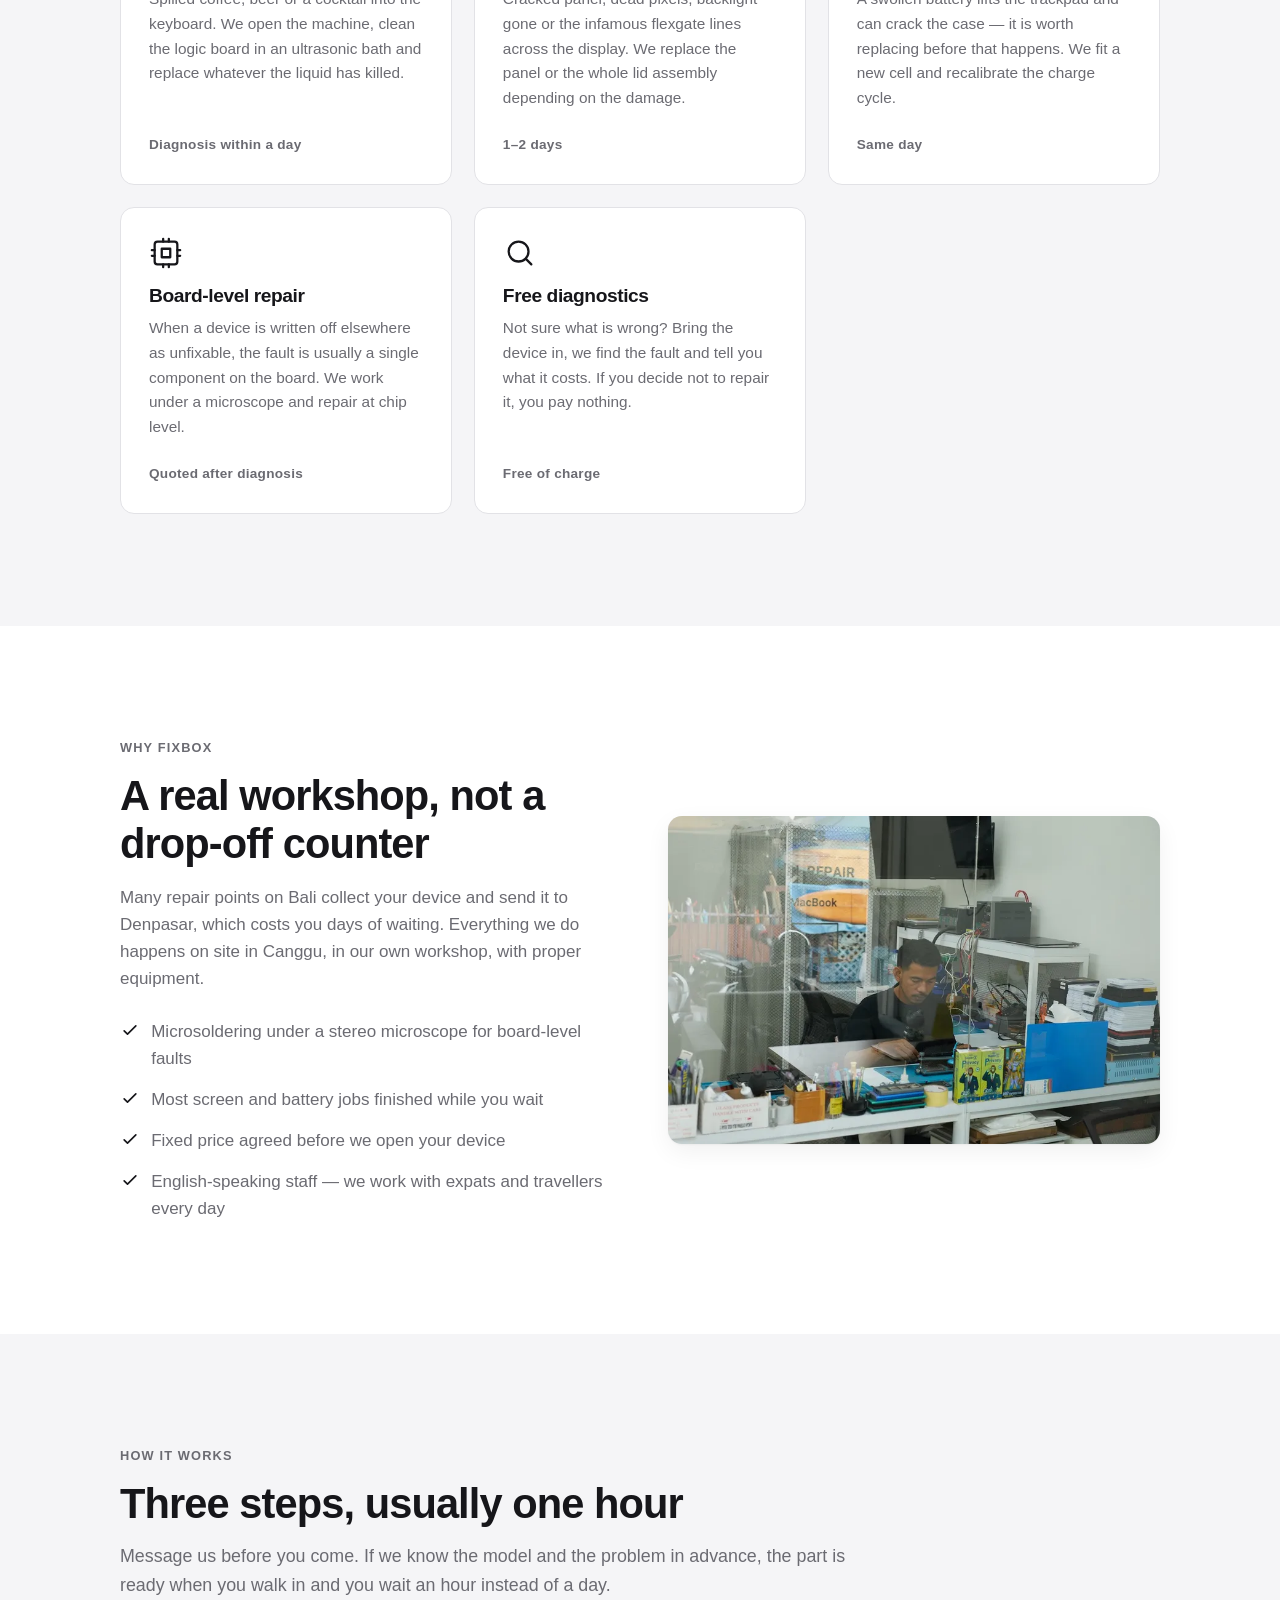
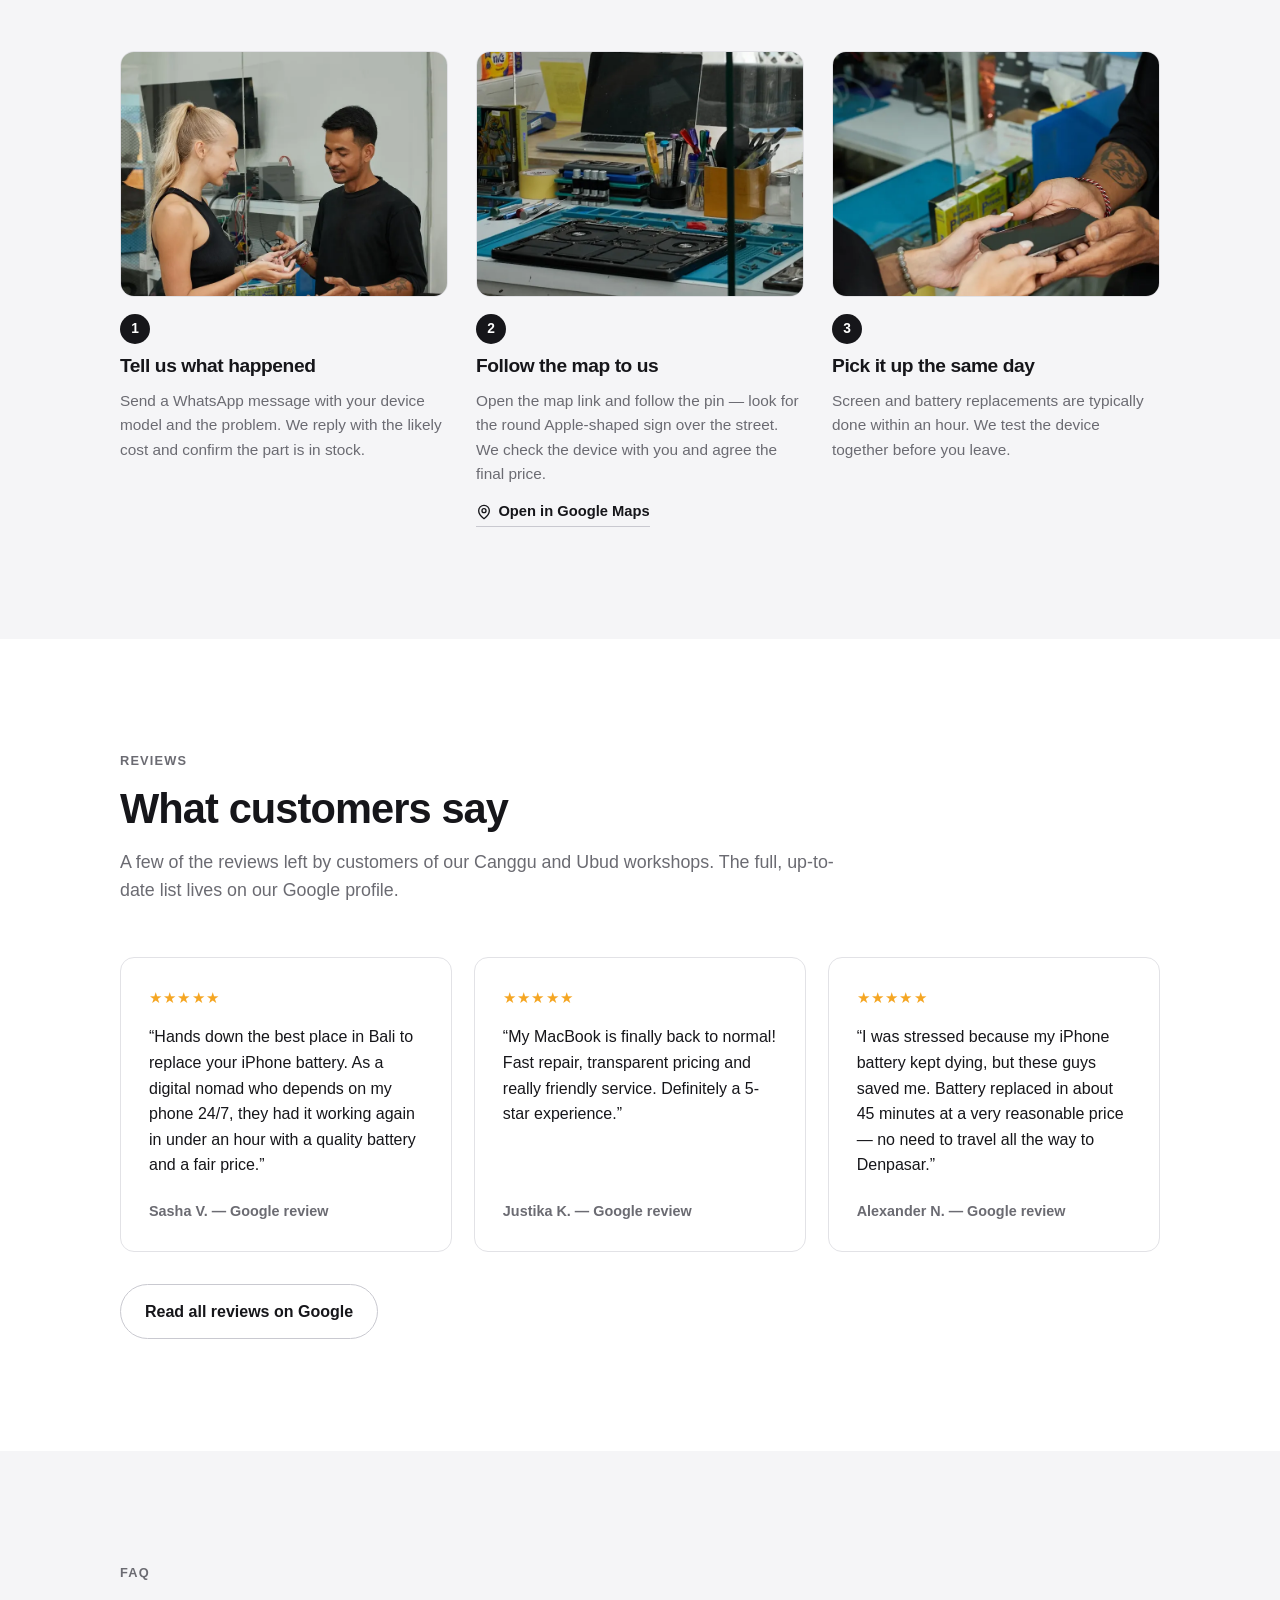
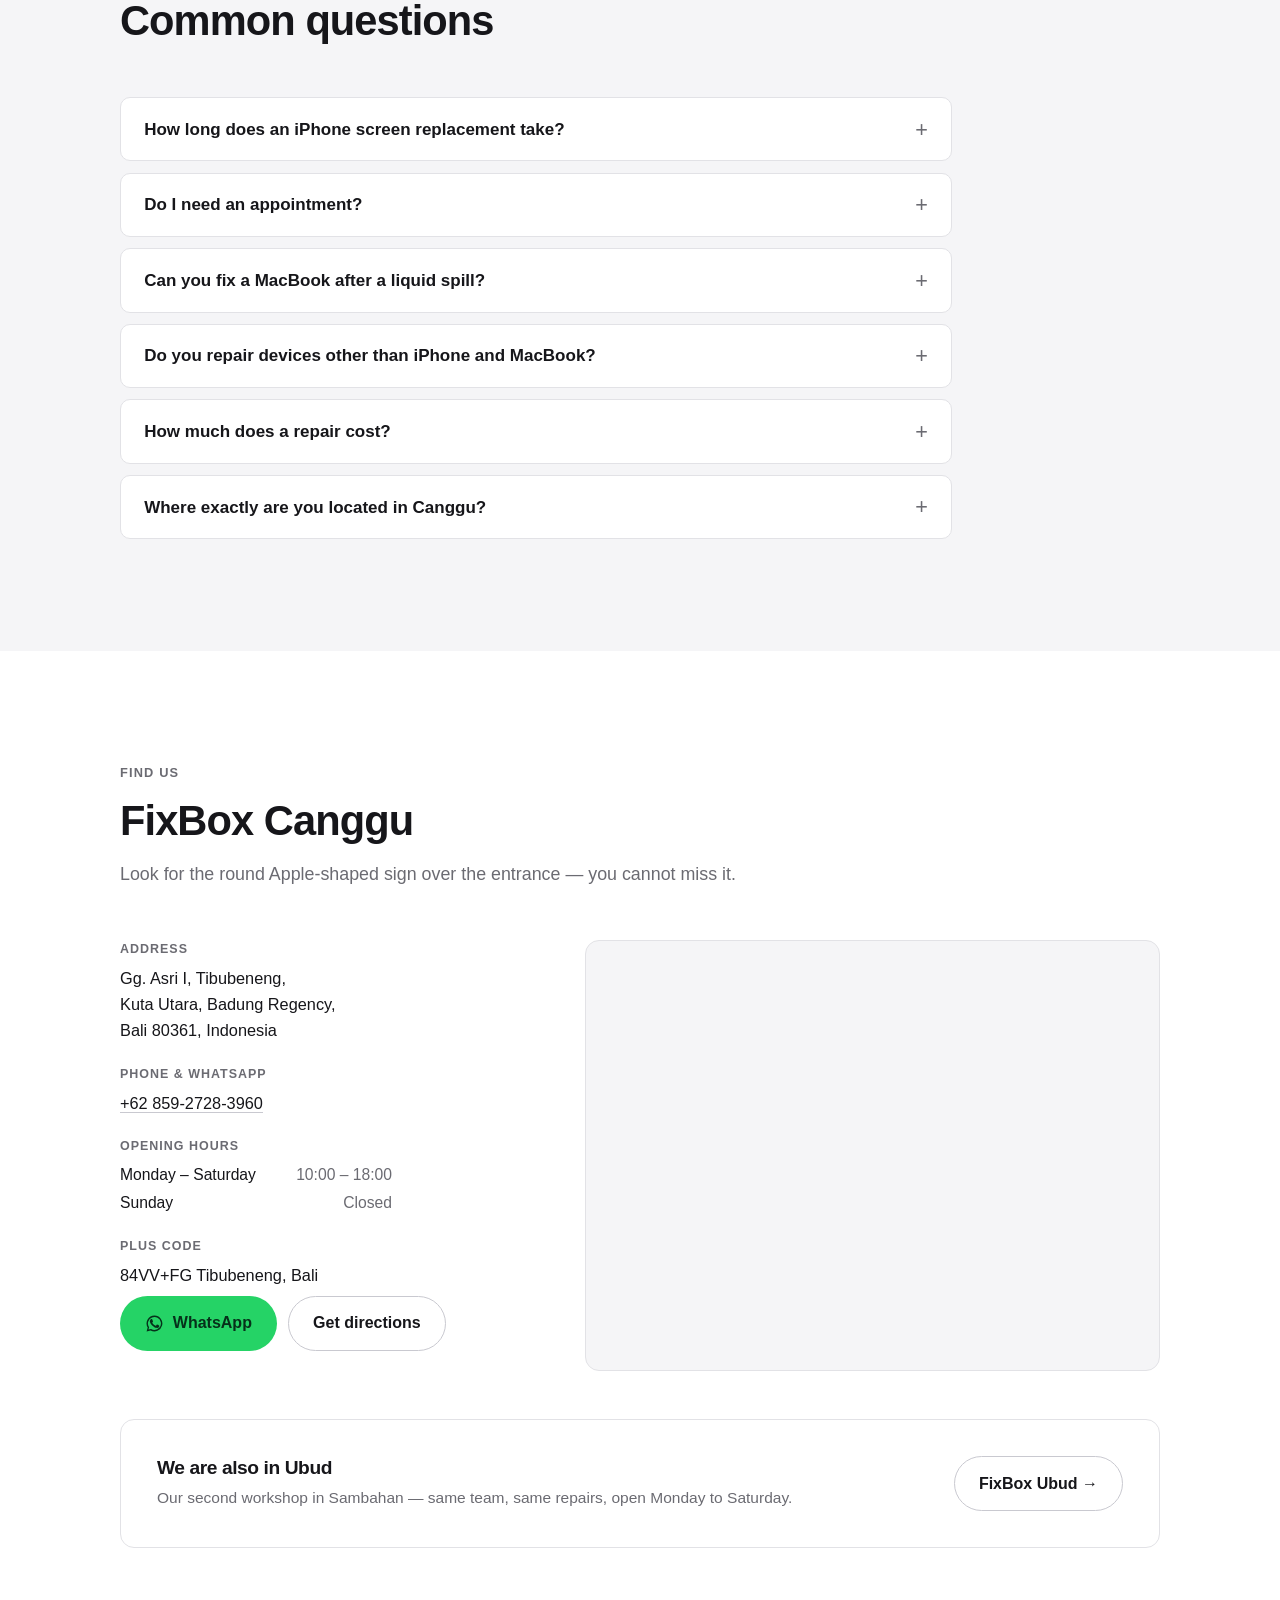
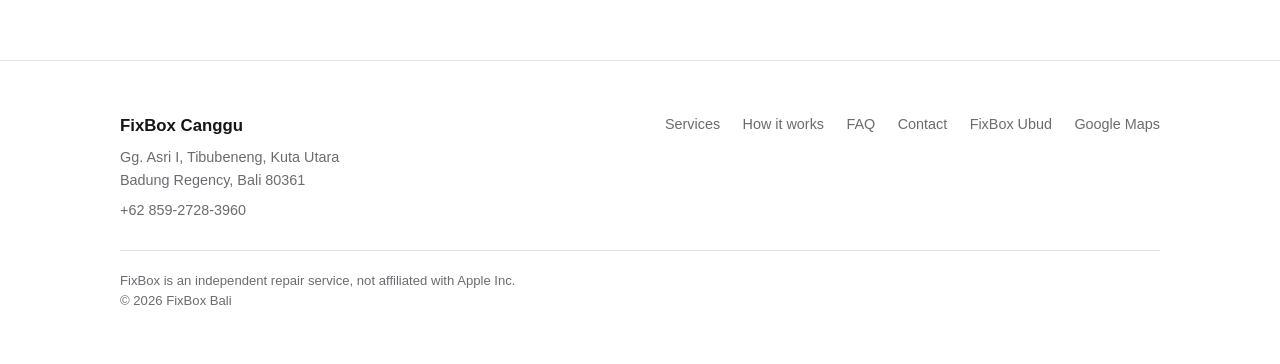
==== commit a66e39d3: "Drop dead Cloudflare configs, sync docs with the code The site moved to GitHub Pages, but _headers a" ====
--- a/index.html
+++ b/index.html
@@ -8,7 +8,7 @@
       name="description"
       content="Apple repair shop in Canggu, Bali. iPhone screen and battery replacement, MacBook liquid damage and screen repair, water damage recovery. Most repairs done within 1 hour. Open Mon–Sat 10:00–18:00."
     />
-    <link rel="canonical" href="https://fixbox.pages.dev/" />
+    <link rel="canonical" href="https://fixbox.id/" />
     <meta name="robots" content="index, follow" />
     <meta name="geo.region" content="ID-BA" />
     <meta name="geo.placename" content="Canggu, Bali" />
@@ -22,8 +22,8 @@
       property="og:description"
       content="Apple repair shop in Canggu. Screen and battery replacement, water damage recovery, board-level repair. Most repairs done within 1 hour."
     />
-    <meta property="og:url" content="https://fixbox.pages.dev/" />
-    <meta property="og:image" content="https://fixbox.pages.dev/assets/canggu/sign-1263.webp" />
+    <meta property="og:url" content="https://fixbox.id/" />
+    <meta property="og:image" content="https://fixbox.id/assets/canggu/sign-1263.webp" />
     <meta property="og:locale" content="en_US" />
     <meta name="twitter:card" content="summary_large_image" />
 
@@ -46,13 +46,13 @@
       {
         "@context": "https://schema.org",
         "@type": "LocalBusiness",
-        "@id": "https://fixbox.pages.dev/#canggu",
+        "@id": "https://fixbox.id/#canggu",
         "name": "FixBox - iPhone and MacBook repair Canggu",
         "alternateName": "FixBox Canggu",
         "description": "Independent Apple repair service in Canggu, Bali. iPhone screen and battery replacement, MacBook liquid damage and screen repair, water damage recovery and board-level microsoldering.",
-        "url": "https://fixbox.pages.dev/",
+        "url": "https://fixbox.id/",
         "telephone": "+62 859-2728-3960",
-        "image": "https://fixbox.pages.dev/assets/canggu/sign-1263.webp",
+        "image": "https://fixbox.id/assets/canggu/sign-1263.webp",
         "priceRange": "$$",
         "currenciesAccepted": "IDR",
         "address": {
@@ -118,7 +118,11 @@
             "itemOffered": { "@type": "Service", "name": "Free diagnostics" }
           }
         ],
-        "sameAs": ["https://maps.app.goo.gl/VtjTUEbVoLCrfRZx6"]
+        "sameAs": [
+          "https://maps.app.goo.gl/VtjTUEbVoLCrfRZx6",
+          "https://www.instagram.com/fixbox_bali/",
+          "https://www.tiktok.com/@fixbox_bali"
+        ]
       }
     </script>
 
@@ -678,7 +682,7 @@
             <div class="other-location__text">
               <h3>We are also in Ubud</h3>
               <p>
-                Jl. Suweta No.39, Sambahan — same team, same repairs, open Monday to Saturday.
+                Our second workshop in Sambahan — same team, same repairs, open Monday to Saturday.
               </p>
             </div>
             <a class="btn btn--ghost" href="/ubud">FixBox Ubud →</a>
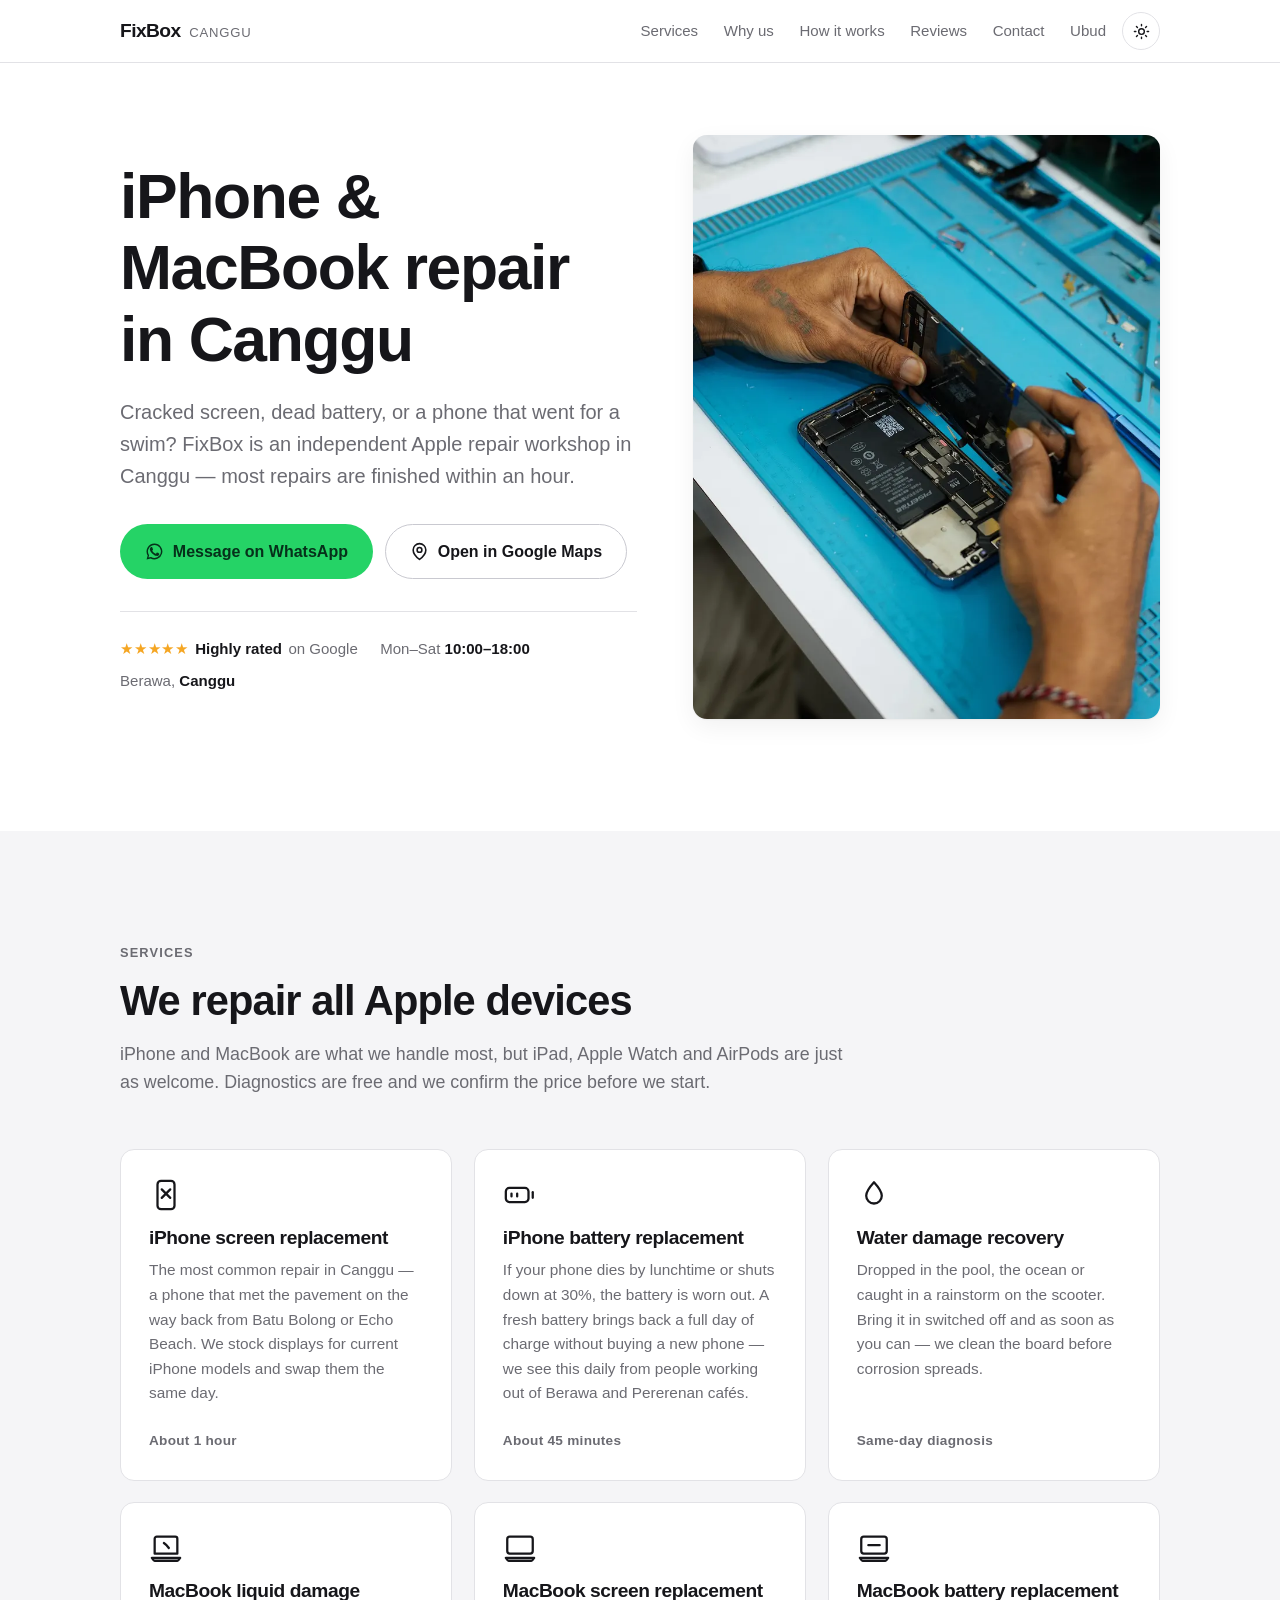
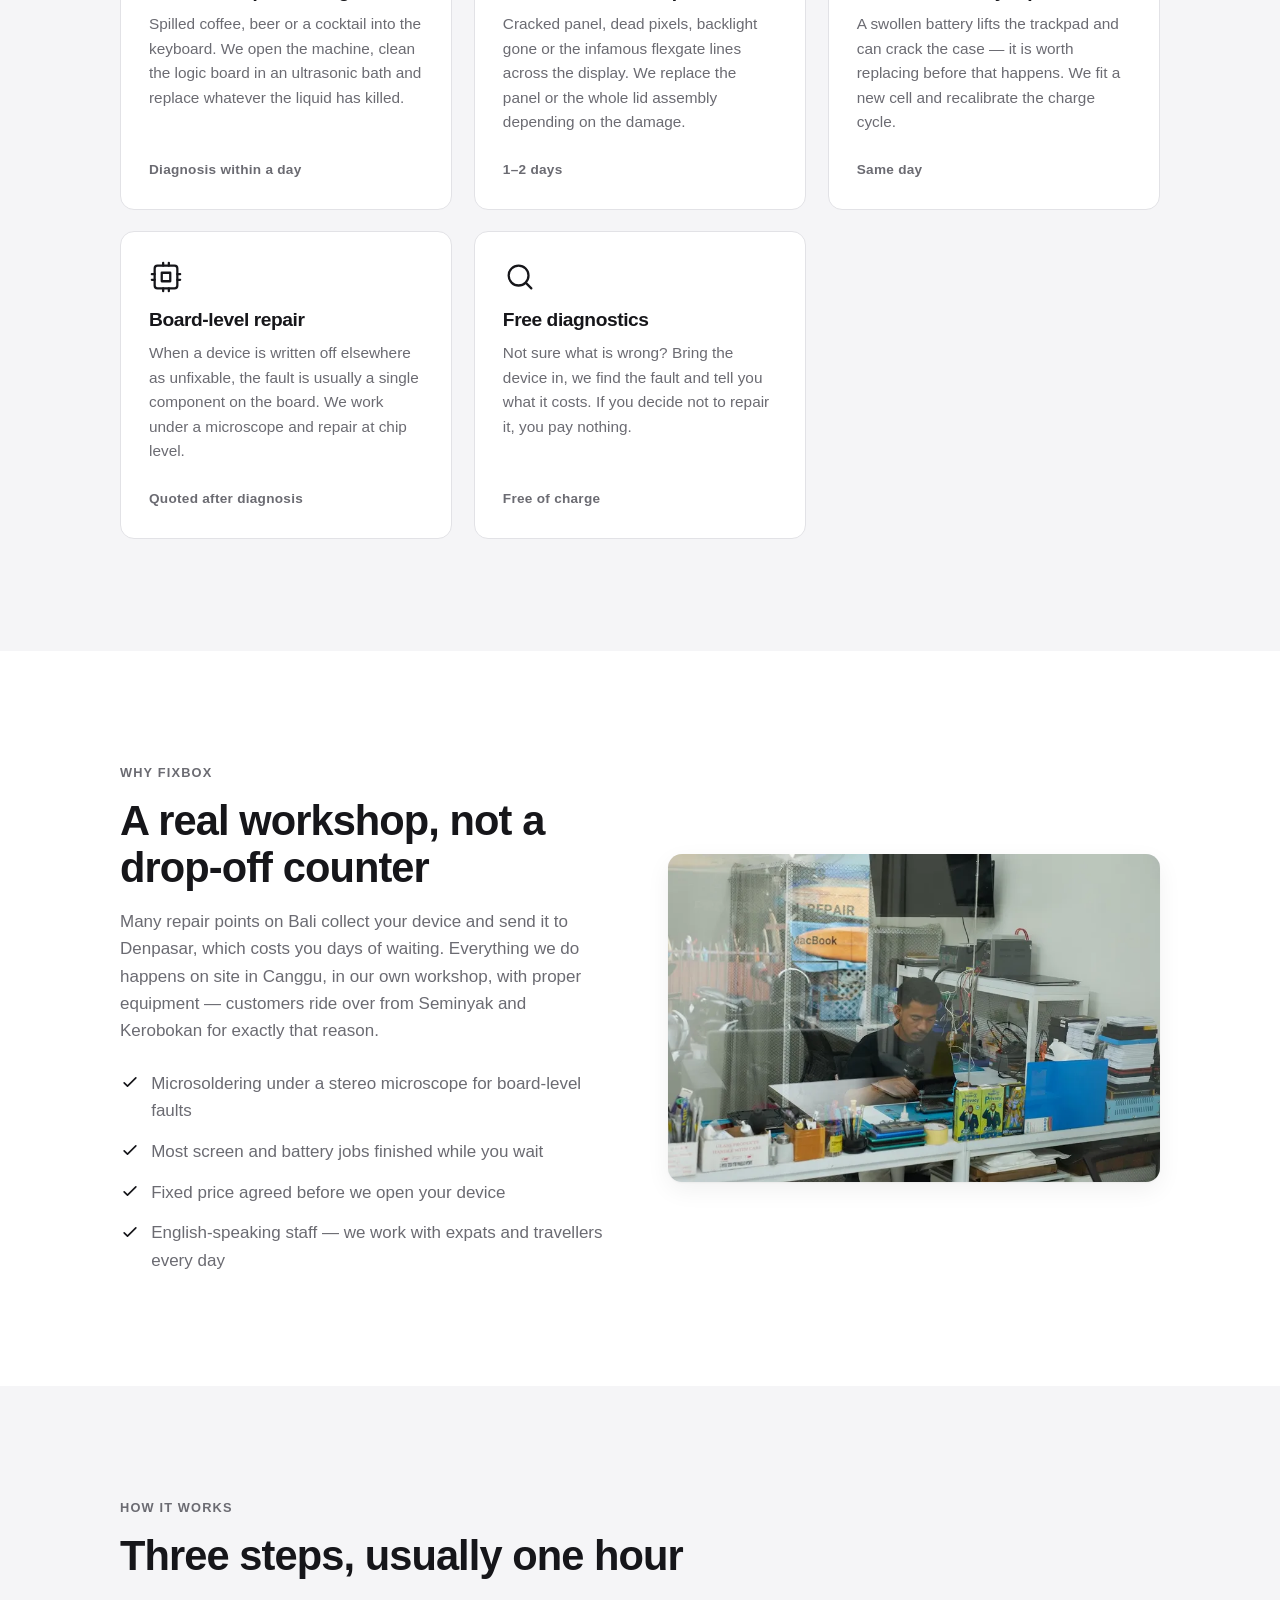
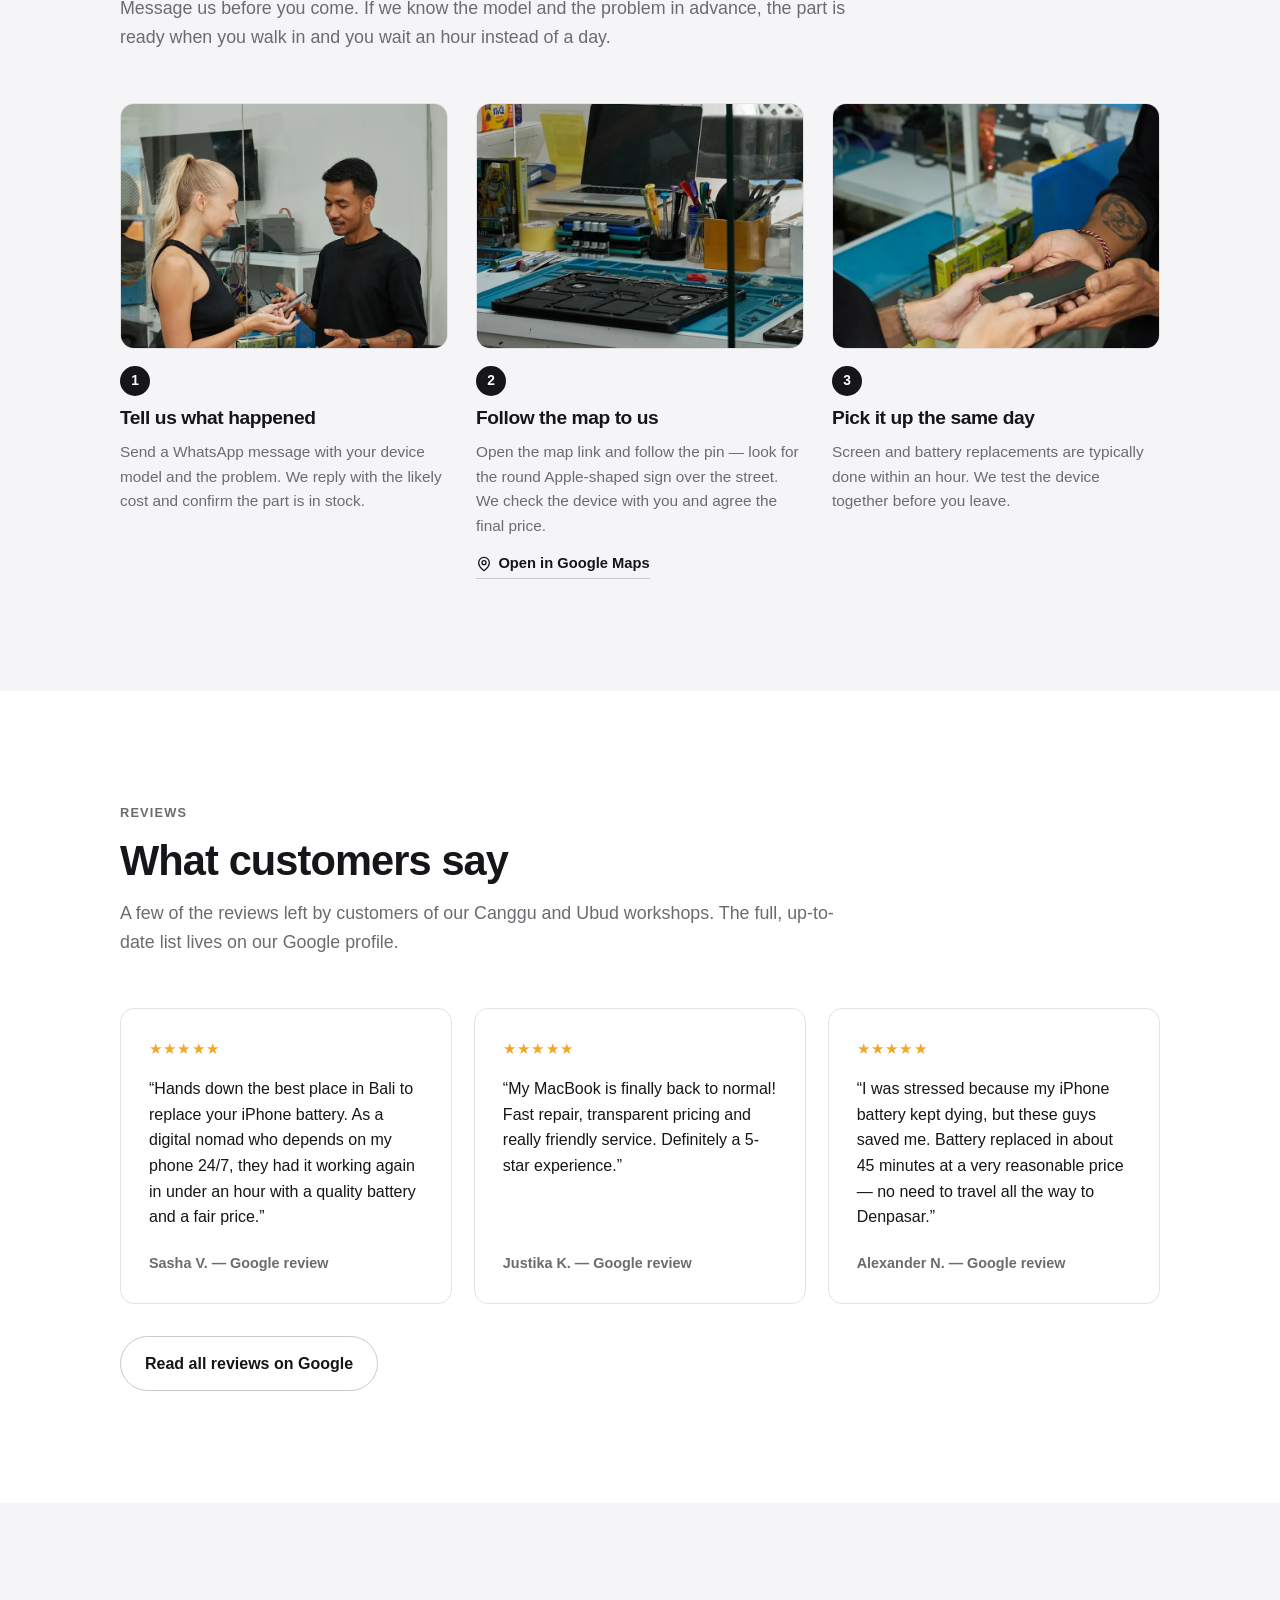
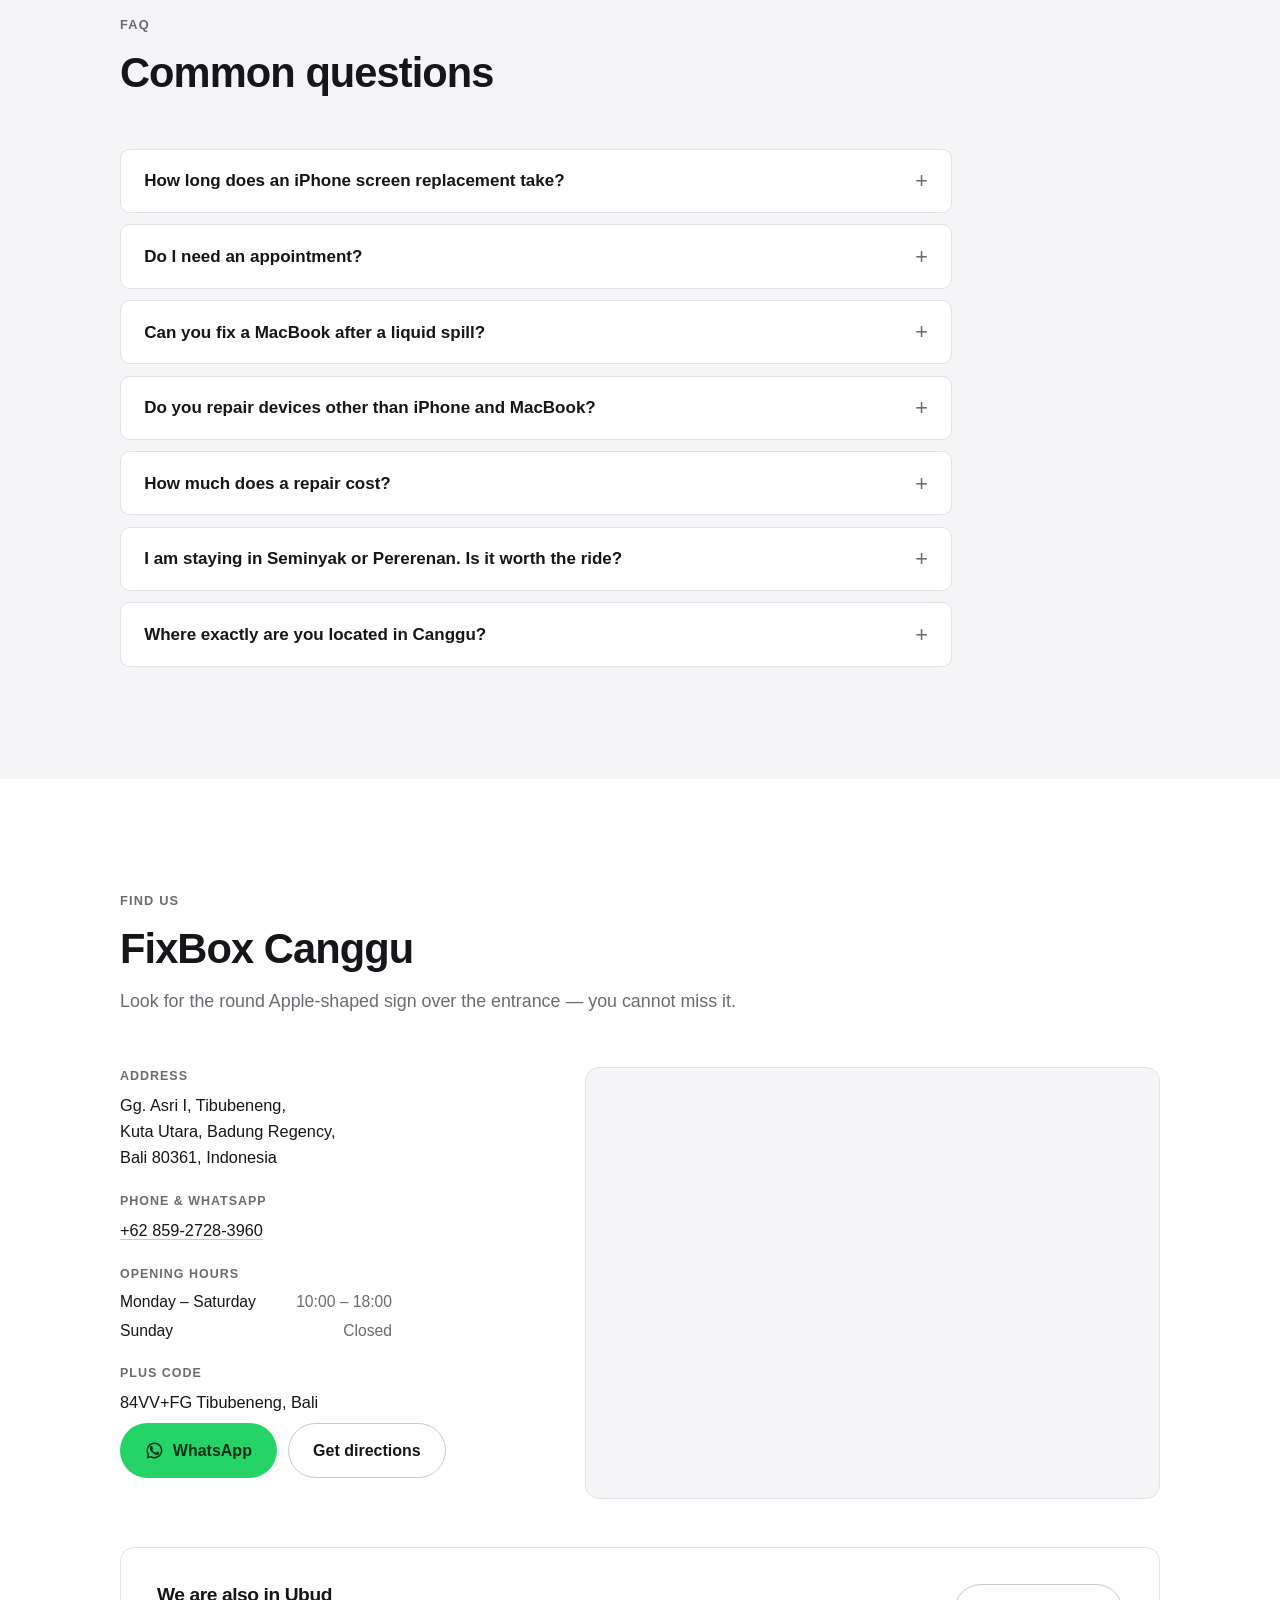
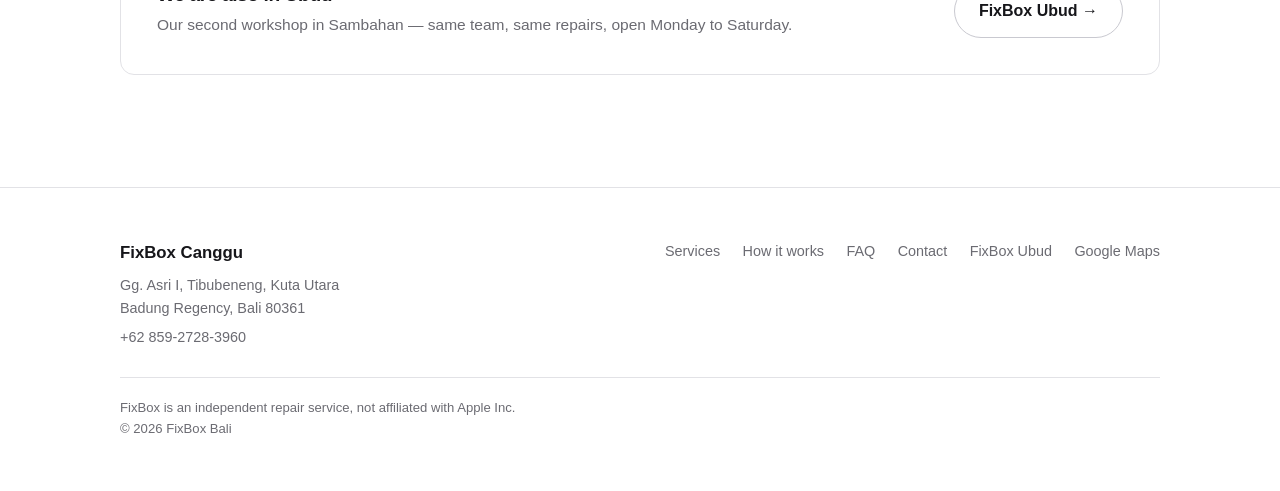
==== commit 79f9acc0: "Split the two pages across different search queries Both pages carried the same eight service headin" ====
--- a/index.html
+++ b/index.html
@@ -169,6 +169,14 @@
             "acceptedAnswer": {
               "@type": "Answer",
               "text": "It depends on the device model and the parts needed. Diagnostics are free and we always confirm the exact price with you before starting any work."
+            }
+          },
+          {
+            "@type": "Question",
+            "name": "I am staying in Seminyak or Pererenan. Is it worth the ride?",
+            "acceptedAnswer": {
+              "@type": "Answer",
+              "text": "Most people think so, it is 15 to 25 minutes on a scooter, and the repair is done while you wait instead of your device spending days in Denpasar. Message us with the model first and we will confirm the part is in stock before you set off."
             }
           },
           {
@@ -282,7 +290,8 @@
               <h3>iPhone screen replacement</h3>
               <p class="card__desc">
                 The most common repair in Canggu — a phone that met the pavement on the way back from
-                the beach. We stock displays for current iPhone models and swap them the same day.
+                Batu Bolong or Echo Beach. We stock displays for current iPhone models and swap them
+                the same day.
               </p>
               <p class="card__time">About 1 hour</p>
             </article>
@@ -296,7 +305,8 @@
               <h3>iPhone battery replacement</h3>
               <p class="card__desc">
                 If your phone dies by lunchtime or shuts down at 30%, the battery is worn out. A
-                fresh battery brings back a full day of charge without buying a new phone.
+                fresh battery brings back a full day of charge without buying a new phone — we see
+                this daily from people working out of Berawa and Pererenan cafés.
               </p>
               <p class="card__time">About 45 minutes</p>
             </article>
@@ -392,7 +402,8 @@
             <p style="margin-top: 1rem; color: var(--fg-muted)">
               Many repair points on Bali collect your device and send it to Denpasar, which costs you
               days of waiting. Everything we do happens on site in Canggu, in our own workshop, with
-              proper equipment.
+              proper equipment — customers ride over from Seminyak and Kerobokan for exactly that
+              reason.
             </p>
             <ul class="feature__list">
               <li>
@@ -605,6 +616,14 @@
               <div>
                 It depends on the device model and the parts needed. Diagnostics are free and we
                 always confirm the exact price with you before starting any work.
+              </div>
+            </details>
+            <details>
+              <summary>I am staying in Seminyak or Pererenan. Is it worth the ride?</summary>
+              <div>
+                Most people think so — it is 15 to 25 minutes on a scooter, and the repair is done
+                while you wait instead of your device spending days in Denpasar. Message us with the
+                model first and we will confirm the part is in stock before you set off.
               </div>
             </details>
             <details>
